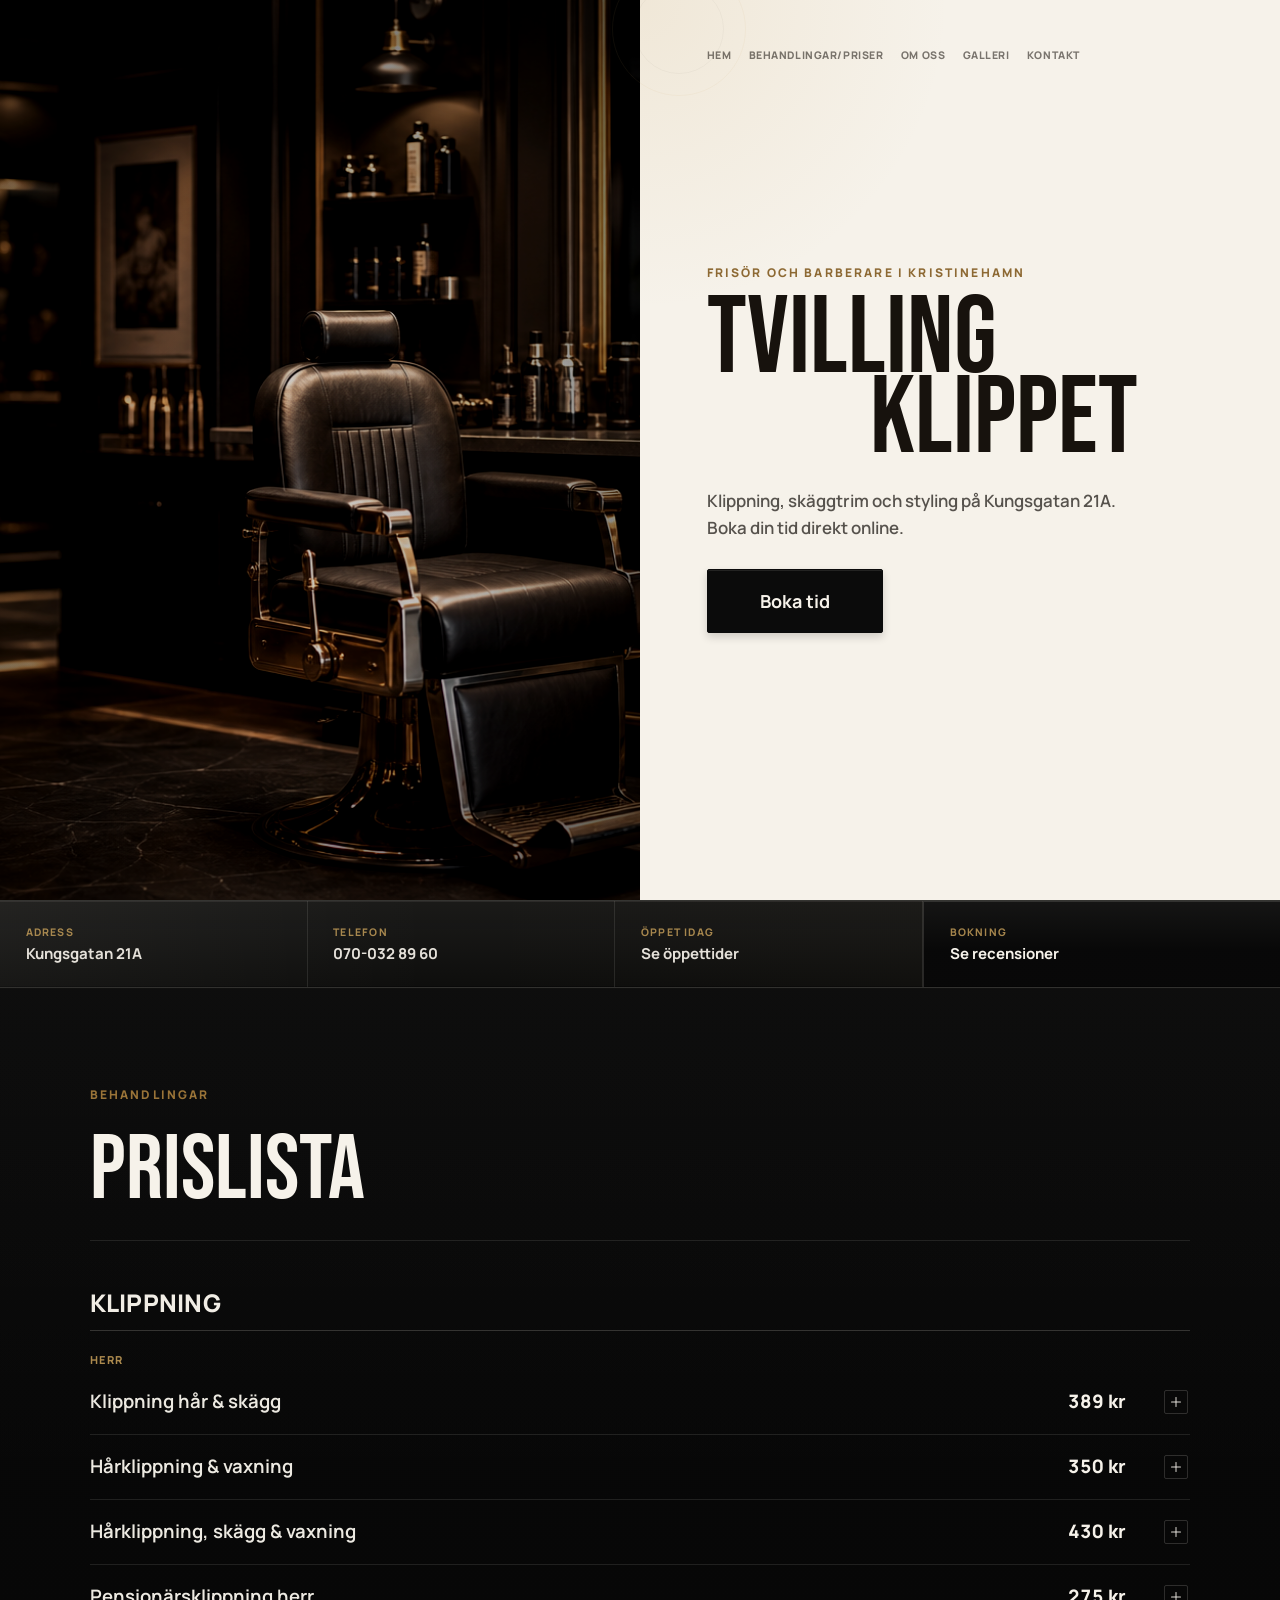
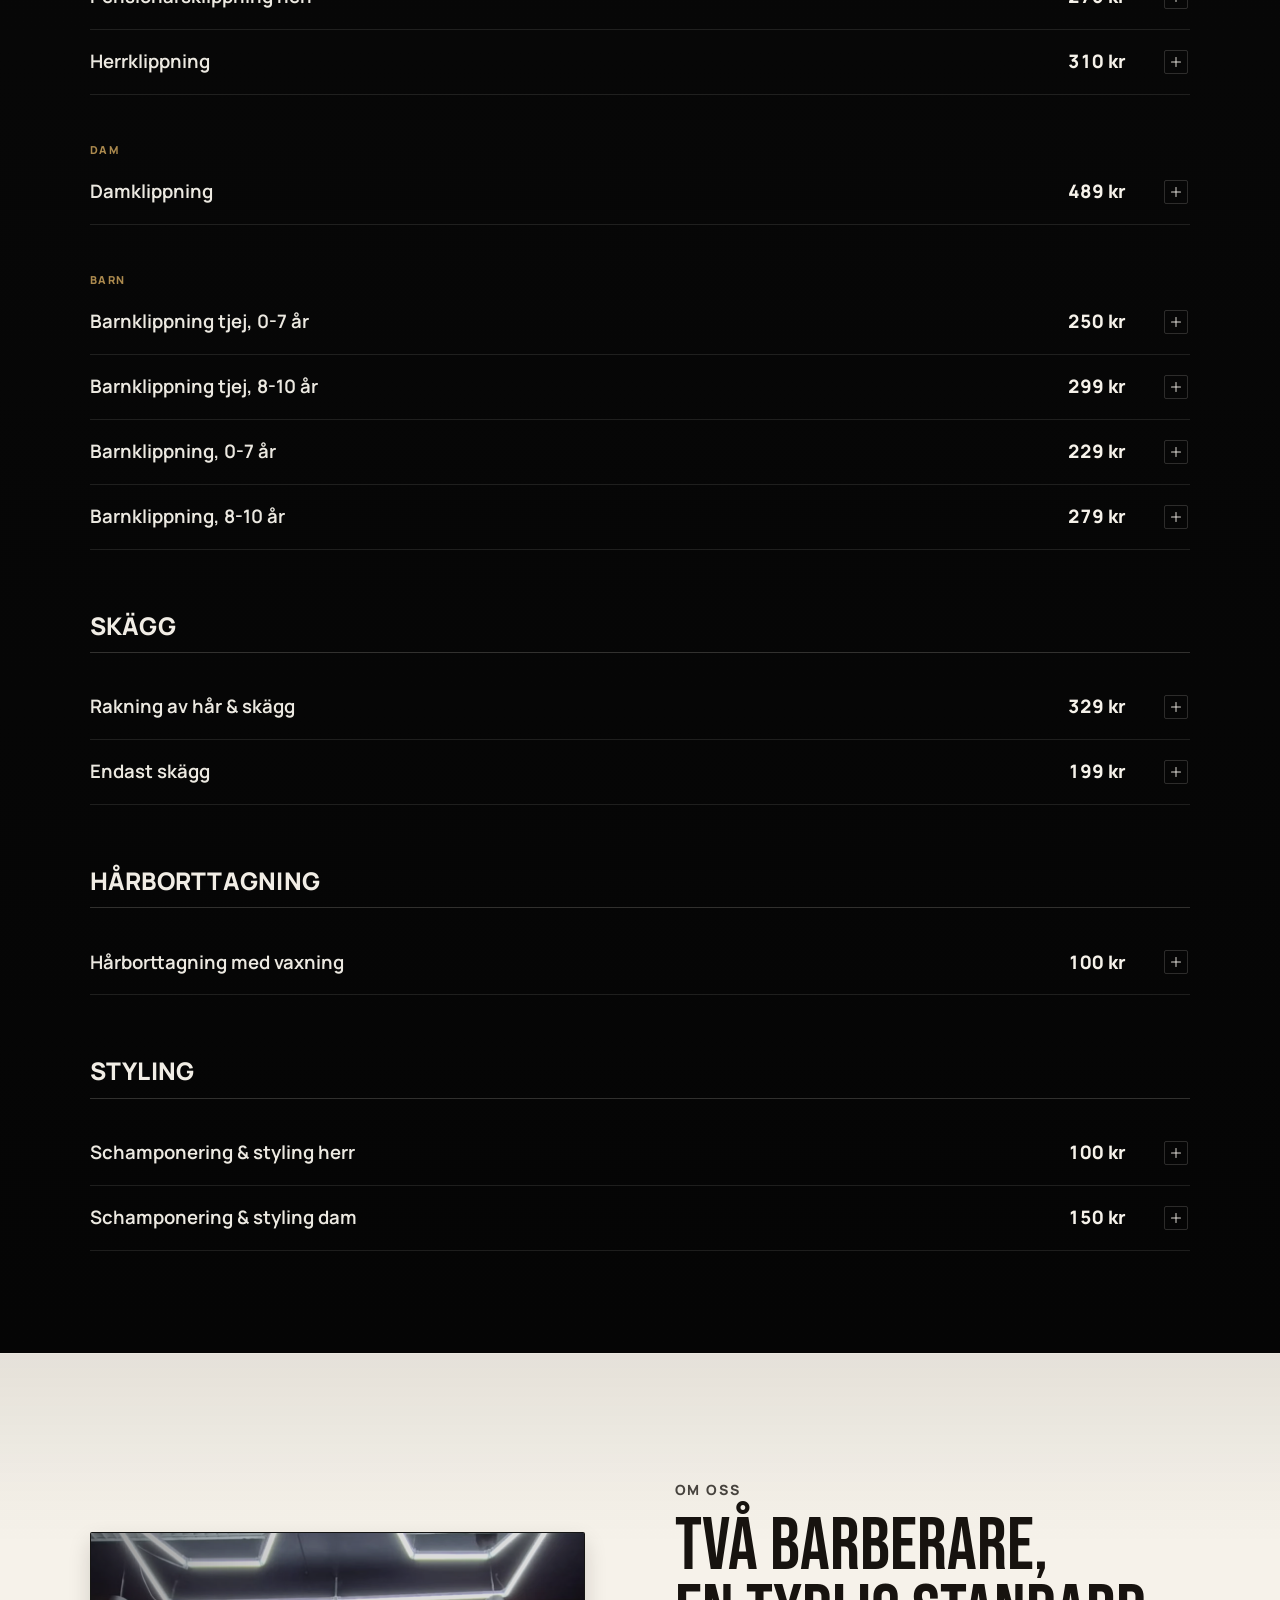
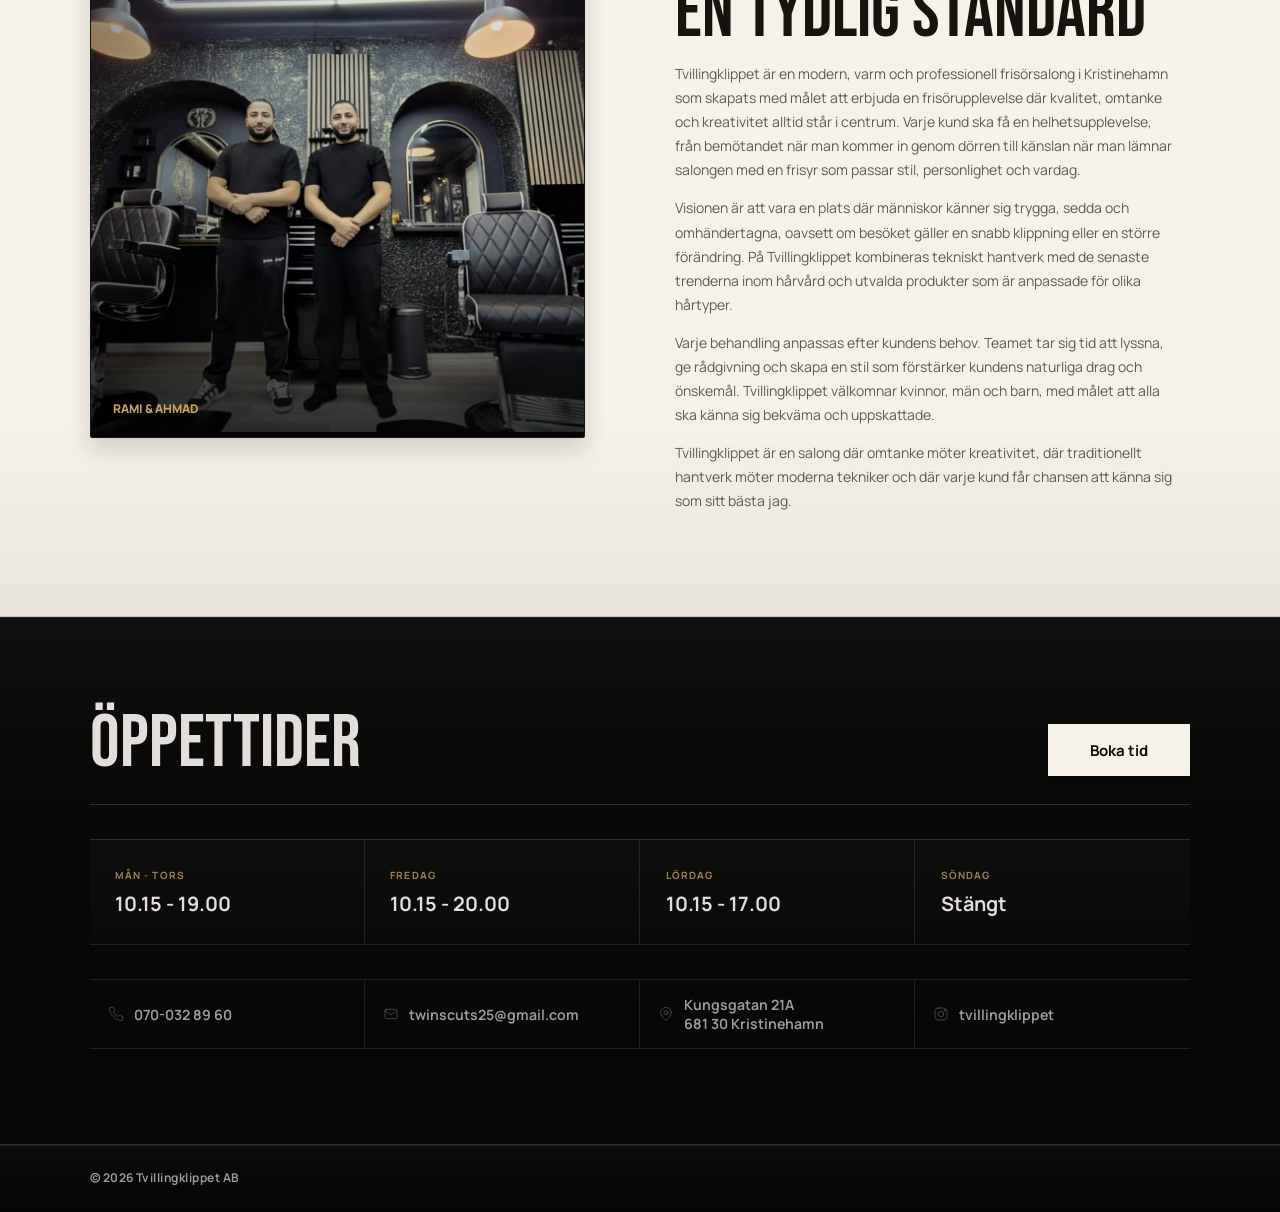
==== index.html @ 00394440 "Update quick reviews CTA" ====
<!doctype html>
<html lang="sv">
  <head>
    <meta charset="utf-8" />
    <meta name="viewport" content="width=device-width, initial-scale=1" />
    <title>Tvillingklippet AB | Premium barbering i Kristinehamn</title>
    <meta
      name="description"
      content="Tvillingklippet AB i Kristinehamn. Klippning, skäggtrim och modern grooming med precision, omtanke och premiumkänsla."
    />
    <meta name="theme-color" content="#0b0b0b" />
    <meta property="og:title" content="Tvillingklippet AB | Frisör och barberare i Kristinehamn" />
    <meta
      property="og:description"
      content="Boka klippning, skäggtrim, styling och hårborttagning hos Tvillingklippet AB på Kungsgatan 21A i Kristinehamn."
    />
    <meta property="og:type" content="website" />
    <meta property="og:locale" content="sv_SE" />
    <link rel="preconnect" href="https://fonts.googleapis.com" />
    <link rel="preconnect" href="https://fonts.gstatic.com" crossorigin />
    <link rel="preload" as="image" href="assets/hero-barber-lounge.png" />
    <link
      href="https://fonts.googleapis.com/css2?family=Bebas+Neue&family=Manrope:wght@400;500;600;700&display=swap"
      rel="stylesheet"
    />
    <link rel="stylesheet" href="styles.css" />
    <link rel="stylesheet" href="redesign.css" />
  </head>
  <body>
    <header class="site-header">
      <a class="brand" href="#hem" aria-label="Tvillingklippet startsida">
        <span class="brand-wordmark">TVILLINGKLIPPET</span>
      </a>

      <button class="menu-toggle" aria-label="Öppna meny" aria-expanded="false">
        <span></span>
        <span></span>
        <span></span>
      </button>

      <nav class="site-nav" aria-label="Huvudmeny">
        <a href="#hem">Hem</a>
        <a href="#behandlingar">Behandlingar/priser</a>
        <a href="#om-oss">Om oss</a>
        <a href="gallery.html">Galleri</a>
        <a href="#kontakt">Kontakt</a>
        <div class="mobile-menu-actions" role="group" aria-label="Snabba kontaktval">
          <a class="mobile-menu-booking" href="https://www.bokadirekt.se/places/tvillingklippet-ab-133892" target="_blank" rel="noreferrer">
            <span class="booking-cta-label">Boka tid</span>
          </a>
          <a class="mobile-action-card" href="tel:+46700328960" aria-label="Ring Tvillingklippet">
            <svg viewBox="0 0 24 24" aria-hidden="true">
              <path d="M22 16.92v3a2 2 0 0 1-2.18 2 19.79 19.79 0 0 1-8.63-3.07 19.5 19.5 0 0 1-6-6A19.79 19.79 0 0 1 2.12 4.18 2 2 0 0 1 4.11 2h3a2 2 0 0 1 2 1.72c.12.91.33 1.79.63 2.64a2 2 0 0 1-.45 2.11L8.09 9.67a16 16 0 0 0 6.24 6.24l1.2-1.2a2 2 0 0 1 2.11-.45c.85.3 1.73.51 2.64.63A2 2 0 0 1 22 16.92Z" />
            </svg>
            <span>Ring</span>
          </a>
          <a class="mobile-action-card" href="mailto:twinscuts25@gmail.com" aria-label="Maila Tvillingklippet">
            <svg viewBox="0 0 24 24" aria-hidden="true">
              <rect x="3" y="5" width="18" height="14" rx="2" />
              <path d="m3 7 9 6 9-6" />
            </svg>
            <span>Mail</span>
          </a>
          <a class="mobile-action-card" href="https://www.google.com/maps/search/?api=1&query=Kungsgatan%2021A%2C%20681%2030%20Kristinehamn" target="_blank" rel="noreferrer" aria-label="Hitta till Tvillingklippet">
            <svg viewBox="0 0 24 24" aria-hidden="true">
              <path d="M20 10c0 5-8 12-8 12S4 15 4 10a8 8 0 1 1 16 0Z" />
              <circle cx="12" cy="10" r="3" />
            </svg>
            <span>Hitta</span>
          </a>
        </div>
      </nav>

      <a class="header-cta" href="https://www.bokadirekt.se/places/tvillingklippet-ab-133892" target="_blank" rel="noreferrer">
        <span class="booking-cta-label">Boka tid</span>
      </a>
    </header>

    <main id="hem">
      <section class="hero">
        <div class="hero-media" aria-hidden="true"></div>
        <div class="hero-shade"></div>
        <div class="hero-content">
          <nav class="hero-nav" aria-label="Startsidan">
            <a href="#hem">Hem</a>
            <a href="#behandlingar">Behandlingar/priser</a>
            <a href="#om-oss">Om oss</a>
            <a href="gallery.html">Galleri</a>
            <a href="#kontakt">Kontakt</a>
          </nav>
          <p class="eyebrow">Frisör och barberare i Kristinehamn</p>
          <div class="hero-title-lockup">
            <h1 class="hero-split-title" aria-label="Tvillingklippet">
              <span class="hero-title-row hero-title-tvilling">Tvilling</span>
              <span class="hero-title-row hero-title-klippet">klippet</span>
            </h1>
          </div>
          <p class="hero-text">Klippning, skäggtrim och styling på Kungsgatan 21A. Boka din tid direkt online.</p>
          <a class="hero-booking-link" href="https://www.bokadirekt.se/places/tvillingklippet-ab-133892" target="_blank" rel="noreferrer">
            <span class="booking-cta-label">Boka tid</span>
          </a>
        </div>
      </section>

      <section class="quick-booking-strip" aria-label="Snabb information">
        <a href="https://www.google.com/maps/search/?api=1&query=Kungsgatan%2021A%2C%20681%2030%20Kristinehamn" target="_blank" rel="noreferrer">
          <span>Adress</span>
          <strong>Kungsgatan 21A</strong>
        </a>
        <a href="tel:+46700328960">
          <span>Telefon</span>
          <strong>070-032 89 60</strong>
        </a>
        <a href="#kontakt">
          <span>Öppet idag</span>
          <strong>Se öppettider</strong>
        </a>
        <a class="quick-booking-primary" href="https://www.bokadirekt.se/places/tvillingklippet-ab-133892#reviews" target="_blank" rel="noreferrer">
          <span>Bokning</span>
          <strong><span class="booking-cta-label">Se recensioner</span></strong>
        </a>
      </section>

      <section class="section treatments" id="behandlingar">
        <div class="section-heading price-heading">
          <p class="eyebrow">Behandlingar</p>
          <h2>Prislista</h2>
        </div>

        <div class="price-list">
          <div class="price-category" id="pris-klippning">
            <h3>Klippning</h3>
            <div class="price-subgroup">
              <h4>Herr</h4>
              <div class="price-items">
                <details class="price-item">
                  <summary>
                    <span class="service-name">Klippning hår &amp; skägg</span>
                    <span class="price-line" aria-hidden="true"></span>
                    <span class="service-price">389 kr</span>
                    <span class="service-toggle" aria-hidden="true"></span>
                  </summary>
                  <div class="service-details">
                    <span>55 min</span>
                    <p>Komplett grooming där hår och skägg formas efter dina önskemål, med konsultation, precision och lätt styling för en ren finish.</p>
                  </div>
                </details>

                <details class="price-item">
                  <summary>
                    <span class="service-name">Hårklippning &amp; vaxning</span>
                    <span class="price-line" aria-hidden="true"></span>
                    <span class="service-price">350 kr</span>
                    <span class="service-toggle" aria-hidden="true"></span>
                  </summary>
                  <div class="service-details">
                    <span>45 min</span>
                    <p>Hårklippning anpassad efter stil och önskemål, följt av skonsam vaxning av exempelvis näsa, öron och kinder.</p>
                  </div>
                </details>

                <details class="price-item">
                  <summary>
                    <span class="service-name">Hårklippning, skägg &amp; vaxning</span>
                    <span class="price-line" aria-hidden="true"></span>
                    <span class="service-price">430 kr</span>
                    <span class="service-toggle" aria-hidden="true"></span>
                  </summary>
                  <div class="service-details">
                    <span>60 min</span>
                    <p>Helhetsuppfräschning med konsultation, klippning, skäggformning och vaxning för ett extra rent och välvårdat resultat.</p>
                  </div>
                </details>

                <details class="price-item">
                  <summary>
                    <span class="service-name">Pensionärsklippning herr</span>
                    <span class="price-line" aria-hidden="true"></span>
                    <span class="service-price">275 kr</span>
                    <span class="service-toggle" aria-hidden="true"></span>
                  </summary>
                  <div class="service-details">
                    <span>35 min</span>
                    <p>Lugn och noggrann klippning med extra tid för önskemål, en lättskött form och lätt styling för naturlig finish.</p>
                  </div>
                </details>

                <details class="price-item">
                  <summary>
                    <span class="service-name">Herrklippning</span>
                    <span class="price-line" aria-hidden="true"></span>
                    <span class="service-price">310 kr</span>
                    <span class="service-toggle" aria-hidden="true"></span>
                  </summary>
                  <div class="service-details">
                    <span>40 min</span>
                    <p>Noggrann herrklippning med kort konsultation, oavsett om du vill ha fade, maskinklippning, textur eller klassisk form.</p>
                  </div>
                </details>
              </div>
            </div>

            <div class="price-subgroup">
              <h4>Dam</h4>
              <div class="price-items">
                <details class="price-item">
                  <summary>
                    <span class="service-name">Damklippning</span>
                    <span class="price-line" aria-hidden="true"></span>
                    <span class="service-price">489 kr</span>
                    <span class="service-toggle" aria-hidden="true"></span>
                  </summary>
                  <div class="service-details">
                    <span>50 min</span>
                    <p>Personlig klippning med konsultation kring form och längd, anpassad efter hår, stil och önskemål med lätt styling efteråt.</p>
                  </div>
                </details>
              </div>
            </div>

            <div class="price-subgroup">
              <h4>Barn</h4>
              <div class="price-items">
                <details class="price-item">
                  <summary>
                    <span class="service-name">Barnklippning tjej, 0-7 år</span>
                    <span class="price-line" aria-hidden="true"></span>
                    <span class="service-price">250 kr</span>
                    <span class="service-toggle" aria-hidden="true"></span>
                  </summary>
                  <div class="service-details">
                    <span>40 min</span>
                    <p>Trygg och lugn klippstund för de minsta, med tålamod, mjukt bemötande och en frisyr barnet trivs med.</p>
                  </div>
                </details>

                <details class="price-item">
                  <summary>
                    <span class="service-name">Barnklippning tjej, 8-10 år</span>
                    <span class="price-line" aria-hidden="true"></span>
                    <span class="service-price">299 kr</span>
                    <span class="service-toggle" aria-hidden="true"></span>
                  </summary>
                  <div class="service-details">
                    <span>40 min</span>
                    <p>Modern och noggrann klippning för barn i skolåldern, där barnet får vara delaktigt i ett praktiskt och stilrent resultat.</p>
                  </div>
                </details>

                <details class="price-item">
                  <summary>
                    <span class="service-name">Barnklippning, 0-7 år</span>
                    <span class="price-line" aria-hidden="true"></span>
                    <span class="service-price">229 kr</span>
                    <span class="service-toggle" aria-hidden="true"></span>
                  </summary>
                  <div class="service-details">
                    <span>35 min</span>
                    <p>Trygg barnklippning med fokus på en rolig stund, lugnt tempo och ett resultat som både barn och förälder blir nöjda med.</p>
                  </div>
                </details>

                <details class="price-item">
                  <summary>
                    <span class="service-name">Barnklippning, 8-10 år</span>
                    <span class="price-line" aria-hidden="true"></span>
                    <span class="service-price">279 kr</span>
                    <span class="service-toggle" aria-hidden="true"></span>
                  </summary>
                  <div class="service-details">
                    <span>35 min</span>
                    <p>Praktisk och stilren barnklippning för skolålder, skapad efter barnets önskemål i en trygg miljö.</p>
                  </div>
                </details>
              </div>
            </div>
          </div>

          <div class="price-category" id="pris-skagg">
            <h3>Skägg</h3>
            <div class="price-items">
              <details class="price-item">
                <summary>
                  <span class="service-name">Rakning av hår &amp; skägg</span>
                  <span class="price-line" aria-hidden="true"></span>
                  <span class="service-price">329 kr</span>
                  <span class="service-toggle" aria-hidden="true"></span>
                </summary>
                <div class="service-details">
                  <span>40 min</span>
                  <p>Rakning av huvud och skäggtrim efter önskemål, med varm handduk som gör rakningen mjukare och mer behaglig.</p>
                </div>
              </details>

              <details class="price-item">
                <summary>
                  <span class="service-name">Endast skägg</span>
                  <span class="price-line" aria-hidden="true"></span>
                  <span class="service-price">199 kr</span>
                  <span class="service-toggle" aria-hidden="true"></span>
                </summary>
                <div class="service-details">
                  <span>20 min</span>
                  <p>Skägget trimmas, formas och definieras efter ansiktsdrag och önskemål, med rena konturer för en skarp finish.</p>
                </div>
              </details>
            </div>
          </div>

          <div class="price-category" id="pris-harborttagning">
            <h3>Hårborttagning</h3>
            <div class="price-items">
              <details class="price-item">
                <summary>
                  <span class="service-name">Hårborttagning med vaxning</span>
                  <span class="price-line" aria-hidden="true"></span>
                  <span class="service-price">100 kr</span>
                  <span class="service-toggle" aria-hidden="true"></span>
                </summary>
                <div class="service-details">
                  <span>15 min</span>
                  <p>Skonsam hårborttagning med vaxning eller trådning, exempelvis för bryn, kinder och näsans ytterområden.</p>
                </div>
              </details>
            </div>
          </div>

          <div class="price-category" id="pris-styling">
            <h3>Styling</h3>
            <div class="price-items">
              <details class="price-item">
                <summary>
                  <span class="service-name">Schamponering &amp; styling herr</span>
                  <span class="price-line" aria-hidden="true"></span>
                  <span class="service-price">100 kr</span>
                  <span class="service-toggle" aria-hidden="true"></span>
                </summary>
                <div class="service-details">
                  <span>15 min</span>
                  <p>Håret tvättas noggrant och stylas efter önskemål för en fräsch och välvårdad look.</p>
                </div>
              </details>

              <details class="price-item">
                <summary>
                  <span class="service-name">Schamponering &amp; styling dam</span>
                  <span class="price-line" aria-hidden="true"></span>
                  <span class="service-price">150 kr</span>
                  <span class="service-toggle" aria-hidden="true"></span>
                </summary>
                <div class="service-details">
                  <span>20 min</span>
                  <p>Håret tvättas noggrant och stylas efter önskemål för en fräsch och välvårdad look.</p>
                </div>
              </details>
            </div>
          </div>
        </div>
      </section>

      <section class="section about" id="om-oss">
        <div class="about-portrait">
          <img src="assets/tvillingklippet-owners.webp" alt="Ägarna på Tvillingklippet i salongen" />
          <div class="portrait-caption">
            <span>Rami &amp; Ahmad</span>
          </div>
        </div>
        <div class="about-copy">
          <p class="eyebrow">Om oss</p>
          <h2>Två barberare,<br />En tydlig standard</h2>
          <p>
            Tvillingklippet är en modern, varm och professionell frisörsalong i
            Kristinehamn som skapats med målet att erbjuda en frisörupplevelse där
            kvalitet, omtanke och kreativitet alltid står i centrum. Varje kund ska få
            en helhetsupplevelse, från bemötandet när man kommer in genom dörren till
            känslan när man lämnar salongen med en frisyr som passar stil, personlighet
            och vardag.
          </p>
          <p>
            Visionen är att vara en plats där människor känner sig trygga, sedda och
            omhändertagna, oavsett om besöket gäller en snabb klippning eller en större
            förändring. På Tvillingklippet kombineras tekniskt hantverk med de senaste
            trenderna inom hårvård och utvalda produkter som är anpassade för olika
            hårtyper.
          </p>
          <p>
            Varje behandling anpassas efter kundens behov. Teamet tar sig tid att
            lyssna, ge rådgivning och skapa en stil som förstärker kundens naturliga
            drag och önskemål. Tvillingklippet välkomnar kvinnor, män och barn, med
            målet att alla ska känna sig bekväma och uppskattade.
          </p>
          <p>
            Tvillingklippet är en salong där omtanke möter kreativitet, där
            traditionellt hantverk möter moderna tekniker och där varje kund får
            chansen att känna sig som sitt bästa jag.
          </p>
        </div>
      </section>

      <section class="section contact" id="kontakt">
        <div class="contact-hours-shell">
          <div class="contact-heading-row">
            <h2>Öppettider</h2>
            <a class="contact-booking-link" href="https://www.bokadirekt.se/places/tvillingklippet-ab-133892" target="_blank" rel="noreferrer">
              <span class="booking-cta-label">Boka tid</span>
            </a>
          </div>

          <div class="hours-poster-grid">
            <div class="hours-poster-card">
              <span>Mån - tors</span>
              <strong>10.15 - 19.00</strong>
            </div>
            <div class="hours-poster-card">
              <span>Fredag</span>
              <strong>10.15 - 20.00</strong>
            </div>
            <div class="hours-poster-card">
              <span>Lördag</span>
              <strong>10.15 - 17.00</strong>
            </div>
            <div class="hours-poster-card">
              <span>Söndag</span>
              <strong>Stängt</strong>
            </div>
          </div>

          <div class="contact-strip" aria-label="Kontaktuppgifter">
            <a href="tel:+46700328960">
              <svg viewBox="0 0 24 24" aria-hidden="true">
                <path d="M22 16.92v3a2 2 0 0 1-2.18 2 19.79 19.79 0 0 1-8.63-3.07 19.5 19.5 0 0 1-6-6A19.79 19.79 0 0 1 2.12 4.18 2 2 0 0 1 4.11 2h3a2 2 0 0 1 2 1.72c.12.91.33 1.79.63 2.64a2 2 0 0 1-.45 2.11L8.09 9.67a16 16 0 0 0 6.24 6.24l1.2-1.2a2 2 0 0 1 2.11-.45c.85.3 1.73.51 2.64.63A2 2 0 0 1 22 16.92Z" />
              </svg>
              <span>070-032 89 60</span>
            </a>
            <a href="mailto:twinscuts25@gmail.com">
              <svg viewBox="0 0 24 24" aria-hidden="true">
                <rect x="3" y="5" width="18" height="14" rx="2" />
                <path d="m3 7 9 6 9-6" />
              </svg>
              <span>twinscuts25@gmail.com</span>
            </a>
            <a href="https://www.google.com/maps/search/?api=1&query=Kungsgatan%2021A%2C%20681%2030%20Kristinehamn" target="_blank" rel="noreferrer">
              <svg viewBox="0 0 24 24" aria-hidden="true">
                <path d="M20 10c0 5-8 12-8 12S4 15 4 10a8 8 0 1 1 16 0Z" />
                <circle cx="12" cy="10" r="3" />
              </svg>
              <span>Kungsgatan 21A<br />681 30 Kristinehamn</span>
            </a>
            <a href="https://www.instagram.com/tvillingklippet/" target="_blank" rel="noreferrer">
              <svg viewBox="0 0 24 24" aria-hidden="true">
                <rect x="3" y="3" width="18" height="18" rx="5" />
                <circle cx="12" cy="12" r="4" />
                <circle cx="17.5" cy="6.5" r="1" />
              </svg>
              <span>tvillingklippet</span>
            </a>
          </div>
        </div>
      </section>
    </main>

    <footer class="site-footer">
      <p>© 2026 Tvillingklippet AB</p>
    </footer>

    <script src="script.js"></script>
  </body>
</html>
---- styles.css ----
:root {
  --bg: #0b0b0b;
  --panel: #171717;
  --panel-2: #1f1f1f;
  --gold: #c9a45c;
  --gold-strong: #d4af37;
  --text: #f6f2ea;
  --muted: #afa79b;
  --line: rgba(201, 164, 92, 0.22);
  --soft-line: rgba(246, 242, 234, 0.09);
  --glass: rgba(246, 242, 234, 0.04);
  --glass-strong: rgba(246, 242, 234, 0.065);
  --espresso: #130d0a;
  --espresso-deep: #0f0a08;
  --cream: #f6f2ea;
  --cream-soft: #f6f2ea;
  --ink: #17120d;
  --ink-muted: #5f5548;
  --shadow: 0 24px 80px rgba(0, 0, 0, 0.42);
  --ease-premium: cubic-bezier(0.16, 1, 0.3, 1);
}

* {
  box-sizing: border-box;
}

html {
  scroll-behavior: smooth;
}

body {
  margin: 0;
  background: #0b0b0b;
  color: var(--text);
  font-family: "Manrope", system-ui, sans-serif;
  letter-spacing: 0;
}

body.menu-open,
body.lightbox-open {
  overflow: hidden;
}

a {
  color: inherit;
  text-decoration: none;
}

a:focus-visible,
button:focus-visible,
summary:focus-visible {
  outline: 2px solid rgba(201, 164, 92, 0.88);
  outline-offset: 5px;
}

.site-header {
  position: absolute;
  top: 0;
  left: 50%;
  z-index: 20;
  display: grid;
  grid-template-columns: minmax(0, 1fr) auto;
  align-items: center;
  width: 50%;
  min-height: 82px;
  padding: 16px clamp(18px, 3.4vw, 48px);
  background: rgba(246, 242, 234, 0.76);
  border-bottom: 1px solid rgba(246, 242, 234, 0);
  box-shadow: none;
  backdrop-filter: blur(10px) saturate(1.02);
  transition: min-height 420ms var(--ease-premium), padding 420ms var(--ease-premium), background 420ms var(--ease-premium), border-color 420ms var(--ease-premium), box-shadow 420ms var(--ease-premium), backdrop-filter 420ms var(--ease-premium);
}

.site-header.is-scrolled,
.menu-open .site-header {
  min-height: 66px;
  padding-top: 10px;
  padding-bottom: 10px;
  background: rgba(246, 242, 234, 0.9);
  border-bottom-color: rgba(23, 18, 13, 0.08);
  box-shadow: 0 18px 54px rgba(23, 18, 13, 0.08);
  backdrop-filter: blur(24px) saturate(1.12);
}

.brand {
  display: inline-flex;
  align-items: center;
  gap: 12px;
  width: max-content;
}

.brand-mark {
  display: grid;
  place-items: center;
  width: 52px;
  height: 52px;
  border: 1px solid var(--line);
  color: var(--gold);
  font-family: "Bebas Neue", sans-serif;
  font-size: 28px;
  font-weight: 700;
  overflow: hidden;
  background: #0c0c0c;
  border-radius: 8px;
  transition: width 420ms var(--ease-premium), height 420ms var(--ease-premium), border-color 260ms var(--ease-premium), opacity 260ms var(--ease-premium);
}

.site-header.is-scrolled .brand-mark {
  width: 44px;
  height: 44px;
}

.gallery-page {
  background: #090909;
}

.gallery-page .site-header {
  position: fixed;
  left: 0;
  width: 100%;
  grid-template-columns: minmax(0, 1fr) auto;
  background: rgba(8, 8, 8, 0.82);
  border-bottom-color: rgba(246, 242, 234, 0.08);
  box-shadow: 0 18px 54px rgba(0, 0, 0, 0.22);
}

.gallery-page .site-header.is-scrolled,
.gallery-page.menu-open .site-header {
  background: rgba(8, 8, 8, 0.9);
  border-bottom-color: rgba(246, 242, 234, 0.09);
  box-shadow: 0 18px 54px rgba(0, 0, 0, 0.22);
}

.gallery-page .site-nav {
  color: rgba(246, 242, 234, 0.68);
}

.gallery-page .site-nav a:hover,
.gallery-page .header-cta {
  color: rgba(246, 242, 234, 0.92);
}

.gallery-page .site-nav a.is-active,
.gallery-page .site-nav a[aria-current] {
  color: #f6f2ea;
}

.logo-mark img {
  width: 100%;
  height: 100%;
  object-fit: cover;
  transform: scale(1.08);
}

.brand-copy {
  display: grid;
  gap: 1px;
}

.brand-copy span {
  font-family: "Bebas Neue", sans-serif;
  font-size: 21px;
  font-weight: 700;
  letter-spacing: 0.03em;
}

.brand-copy small {
  color: var(--muted);
  font-size: 9px;
  font-weight: 800;
  letter-spacing: 0.22em;
  text-transform: uppercase;
}

.site-nav {
  grid-column: 1;
  display: flex;
  justify-content: center;
  gap: clamp(14px, 2.1vw, 32px);
  color: rgba(23, 18, 13, 0.62);
  font-size: 9px;
  font-weight: 800;
  letter-spacing: 0.16em;
  text-transform: uppercase;
}

.site-nav a {
  position: relative;
  transition: color 220ms var(--ease-premium);
}

.site-nav a::after {
  content: "";
  position: absolute;
  left: 0;
  right: 0;
  bottom: -13px;
  height: 1px;
  background: rgba(201, 164, 92, 0.88);
  opacity: 0;
  transform: scaleX(0.28);
  transition: opacity 220ms var(--ease-premium), transform 220ms var(--ease-premium);
}

.site-nav a:hover {
  color: var(--ink);
}

.site-nav a:hover::after,
.site-nav a.is-active::after,
.site-nav a[aria-current]::after {
  opacity: 0.72;
  transform: scaleX(1);
}

.site-nav a.is-active,
.site-nav a[aria-current] {
  color: var(--ink);
}

.gallery-page .site-nav a.is-active,
.gallery-page .site-nav a[aria-current] {
  color: #f6f2ea;
}

.mobile-menu-cta {
  display: none;
}

.mobile-menu-actions {
  display: none;
}

.header-cta,
.btn {
  display: inline-flex;
  align-items: center;
  justify-content: center;
  min-height: 44px;
  padding: 0 24px;
  border: 1px solid rgba(23, 18, 13, 0.28);
  border-radius: 4px;
  font-size: 11px;
  font-weight: 800;
  letter-spacing: 0.12em;
  text-transform: uppercase;
  transition: transform 420ms var(--ease-premium), background 420ms var(--ease-premium), border-color 420ms var(--ease-premium), box-shadow 420ms var(--ease-premium), color 420ms var(--ease-premium);
}

.header-cta {
  grid-column: 2;
  justify-self: end;
  min-height: 36px;
  padding: 0 0 2px;
  background: transparent;
  border: 0;
  border-bottom: 1px solid rgba(201, 164, 92, 0.62);
  border-radius: 0;
  color: rgba(23, 18, 13, 0.9);
  box-shadow: none;
  gap: 10px;
}

.header-cta::after {
  content: "";
  width: 18px;
  height: 1px;
  background: currentColor;
  transform-origin: left center;
  transition: transform 420ms var(--ease-premium), opacity 420ms var(--ease-premium);
}

.header-cta:hover,
.btn:hover {
  transform: translateY(-2px);
  box-shadow: 0 18px 48px rgba(23, 18, 13, 0.12);
}

.header-cta:hover {
  background: rgba(23, 18, 13, 0.04);
  border-color: rgba(201, 164, 92, 0.9);
}

.header-cta:hover::after {
  opacity: 0.72;
  transform: scaleX(1.35);
}

.menu-toggle {
  display: none;
  position: relative;
  width: 58px;
  height: 58px;
  border: 0;
  border-radius: 0;
  background: transparent;
  color: var(--text);
  z-index: 24;
}

.menu-toggle span {
  display: block;
  width: 28px;
  height: 1px;
  margin: 7px auto;
  background: rgba(246, 242, 234, 0.88);
  transform-origin: center;
  transition: transform 360ms var(--ease-premium), opacity 260ms var(--ease-premium), width 360ms var(--ease-premium);
}

.menu-toggle span:nth-child(2) {
  width: 18px;
}

.menu-open .menu-toggle span:nth-child(1) {
  transform: translateY(8px) rotate(45deg);
}

.menu-open .menu-toggle span:nth-child(2) {
  opacity: 0;
  transform: scaleX(0);
}

.menu-open .menu-toggle span:nth-child(3) {
  transform: translateY(-8px) rotate(-45deg);
}

.hero {
  position: relative;
  min-height: 92vh;
  display: grid;
  grid-template-columns: minmax(0, 1fr) minmax(0, 1fr);
  align-items: center;
  padding: 0;
  background: var(--cream);
  overflow: hidden;
}

.hero-media {
  position: relative;
  z-index: 1;
  width: 100%;
  height: 100%;
  min-height: 92vh;
  background-color: #0b0b0b;
  background-image: url("assets/hero-barber-lounge.png");
  background-size: cover;
  background-position: 78% center;
  border: 0;
  border-radius: 0;
  box-shadow: 26px 0 70px rgba(44, 31, 20, 0.16);
  filter: saturate(0.88) contrast(1.06) brightness(0.9);
  overflow: hidden;
  opacity: 0;
  transform: scale(1.015);
  animation: heroReveal 1800ms var(--ease-premium) 120ms both, heroDrift 22s var(--ease-premium) both;
  mask-image: none;
}

.hero-media::after {
  content: "";
  position: absolute;
  inset: 0;
  background:
    radial-gradient(circle at 52% 46%, rgba(246, 242, 234, 0.04), transparent 32%),
    radial-gradient(circle at 50% 50%, transparent 36%, rgba(10, 6, 4, 0.5) 100%),
    linear-gradient(90deg, rgba(31, 17, 9, 0.24), rgba(127, 78, 34, 0.13) 48%, rgba(8, 5, 4, 0.26));
  mix-blend-mode: multiply;
  pointer-events: none;
}

.hero-booking-link {
  position: absolute;
  right: clamp(28px, 4.8vw, 76px);
  bottom: clamp(26px, 4vw, 54px);
  z-index: 3;
  display: inline-flex;
  align-items: center;
  justify-content: center;
  min-height: 30px;
  padding: 0 0 4px;
  border: 0;
  border-bottom: 1px solid rgba(201, 164, 92, 0.74);
  border-radius: 0;
  background: transparent;
  color: rgba(23, 18, 13, 0.88);
  font-size: 10px;
  font-weight: 900;
  letter-spacing: 0.16em;
  text-transform: uppercase;
  box-shadow: none;
  transition: transform 320ms var(--ease-premium), border-color 320ms var(--ease-premium), color 320ms var(--ease-premium);
}

.hero-booking-link::after {
  content: "";
  width: 17px;
  height: 1px;
  margin-left: 10px;
  background: currentColor;
  transform-origin: left center;
  transition: transform 320ms var(--ease-premium), opacity 320ms var(--ease-premium);
}

.hero-booking-link:hover {
  transform: translateY(-2px);
  border-color: rgba(23, 18, 13, 0.38);
  color: #17120d;
}

.hero-booking-link:hover::after {
  opacity: 0.76;
  transform: scaleX(1.35);
}

.hero-shade {
  display: none;
}

.hero-content {
  position: relative;
  z-index: 1;
  display: grid;
  align-content: center;
  justify-self: stretch;
  min-height: 92vh;
  max-width: none;
  padding: 140px clamp(34px, 5.2vw, 86px) 82px clamp(34px, 5.2vw, 86px);
  background: var(--cream);
  color: var(--ink);
  opacity: 0;
  transform: translateY(18px);
  animation: heroTextIn 1100ms var(--ease-premium) 420ms both;
}

.hero-content > :not(.hero-booking-link) {
  position: relative;
  z-index: 1;
}

.hero-content .eyebrow {
  animation: heroEyebrowIn 760ms var(--ease-premium) 420ms both;
}

.hero-content::before {
  content: "";
  position: absolute;
  top: -38px;
  left: -28px;
  width: 132px;
  height: 132px;
  border: 1px solid rgba(201, 164, 92, 0.18);
  border-radius: 50%;
  opacity: 0.72;
  pointer-events: none;
}

.hero-content::after {
  content: "";
  position: absolute;
  top: -16px;
  left: -6px;
  width: 88px;
  height: 88px;
  border: 1px solid rgba(23, 18, 13, 0.08);
  border-radius: 50%;
  opacity: 0.9;
  pointer-events: none;
}

.eyebrow {
  margin: 0 0 14px;
  color: var(--gold);
  font-size: 12px;
  font-weight: 800;
  letter-spacing: 0.18em;
  text-transform: uppercase;
}

h1,
h2,
h3 {
  margin: 0;
  font-family: "Bebas Neue", Impact, sans-serif;
  font-weight: 400;
  line-height: 0.92;
}

h1 {
  max-width: none;
  color: var(--ink);
  font-size: clamp(70px, 6.8vw, 112px);
}

.hero-title-lockup {
  position: relative;
  display: block;
  width: fit-content;
  max-width: min(100%, 700px);
  isolation: isolate;
}

.hero-split-title {
  position: relative;
  z-index: 1;
  display: grid;
  gap: 0;
  color: var(--ink);
  font-size: clamp(78px, 7.6vw, 126px);
  line-height: 0.78;
  text-transform: uppercase;
}

.hero-title-row {
  display: block;
  will-change: opacity, transform, filter;
}

.hero-title-tvilling {
  animation: titleFromLeft 1850ms var(--ease-premium) 640ms both;
}

.hero-title-klippet {
  margin-top: clamp(-8px, -0.42vw, -4px);
  margin-left: clamp(130px, 14.4vw, 224px);
  animation: titleFromRight 1850ms var(--ease-premium) 760ms both;
}

h2 {
  font-size: clamp(42px, 5vw, 72px);
}

h3 {
  font-size: 29px;
  line-height: 1.04;
}

p {
  color: var(--muted);
  line-height: 1.75;
}

.hero-text {
  max-width: 520px;
  margin: 22px 0 0;
  color: var(--ink);
  font-family: "Manrope", system-ui, sans-serif;
  font-size: clamp(16px, 1.32vw, 20px);
  font-weight: 600;
  letter-spacing: 0;
  line-height: 1.58;
  text-transform: none;
}

.hero-actions {
  display: flex;
  flex-wrap: wrap;
  gap: 14px;
}

.btn-primary {
  background: var(--ink);
  border-color: var(--ink);
  color: var(--cream-soft);
}

.btn-secondary {
  background: transparent;
  color: var(--ink);
  border-color: rgba(23, 18, 13, 0.22);
  backdrop-filter: blur(12px);
}

.btn-secondary:hover {
  background: rgba(23, 18, 13, 0.04);
  border-color: rgba(23, 18, 13, 0.42);
}

.btn-with-icon {
  gap: 10px;
}

.btn-with-icon img {
  width: 23px;
  height: 23px;
  padding: 5px;
  background: var(--cream-soft);
  border-radius: 50%;
  object-fit: contain;
}

.section {
  scroll-margin-top: 96px;
  padding: clamp(82px, 10vw, 138px) clamp(20px, 7vw, 104px);
  background: #0f0f0f;
}

.section-heading {
  display: grid;
  gap: 12px;
  max-width: 780px;
  margin-bottom: 44px;
}

.section-heading.compact {
  max-width: 680px;
  margin-bottom: 28px;
}

.treatments {
  padding-top: clamp(56px, 7vw, 96px);
  padding-bottom: clamp(58px, 7vw, 98px);
  background: #050505;
  color: var(--text);
}

.treatments .section-heading {
  max-width: 1180px;
  margin: 0 auto 30px;
}

.review-card {
  background: var(--glass);
  border: 1px solid rgba(246, 242, 234, 0.08);
  border-radius: 8px;
  box-shadow: 0 18px 48px rgba(0, 0, 0, 0.2);
  backdrop-filter: blur(12px) saturate(1.05);
}

.treatments .eyebrow,
.about .eyebrow,
.contact dt {
  color: #9a7438;
}

.about h2 {
  color: var(--ink);
}

.about-copy p,
.contact dd {
  color: var(--ink-muted);
}

.price-heading {
  padding-bottom: 0;
  border-bottom: 0;
}

.price-heading h2 {
  color: #f6f2ea;
  font-size: clamp(56px, 9vw, 116px);
  line-height: 0.82;
}

.price-list {
  display: grid;
  gap: clamp(28px, 3.4vw, 44px);
  max-width: 1180px;
  margin: 0 auto;
}

.price-mobile-nav {
  display: none;
}

.price-category {
  display: grid;
  gap: 18px;
  scroll-margin-top: 96px;
}

.price-category h3 {
  color: #f6f2ea;
  font-family: "Manrope", system-ui, sans-serif;
  font-size: clamp(17px, 1.7vw, 25px);
  font-weight: 900;
  letter-spacing: 0.02em;
  line-height: 1.18;
  text-transform: uppercase;
}

.price-subgroup {
  display: grid;
  gap: 8px;
}

.price-subgroup h4 {
  margin: 0;
  color: var(--gold);
  font-size: 12px;
  font-weight: 900;
  letter-spacing: 0.18em;
  line-height: 1.2;
  text-transform: uppercase;
}

.price-items {
  display: grid;
  gap: 0;
}

.price-item {
  border-bottom: 1px solid rgba(246, 242, 234, 0.16);
}

.price-item:first-child {
  border-top: 1px solid rgba(246, 242, 234, 0.16);
}

.price-item summary {
  display: grid;
  grid-template-columns: minmax(0, 1fr) auto 26px;
  align-items: center;
  gap: clamp(18px, 3vw, 42px);
  min-height: 58px;
  padding: 12px 0;
  color: #f6f2ea;
  cursor: pointer;
  list-style: none;
  transition: color 260ms var(--ease-premium), padding-left 260ms var(--ease-premium), background 260ms var(--ease-premium);
}

.price-item summary::-webkit-details-marker {
  display: none;
}

.service-name,
.service-price {
  color: #f6f2ea;
  font-size: clamp(16px, 1.55vw, 22px);
  font-weight: 600;
  letter-spacing: 0;
  line-height: 1.18;
}

.service-price {
  justify-self: end;
  font-variant-numeric: tabular-nums;
  white-space: nowrap;
}

.price-line {
  display: none;
}

.service-toggle {
  position: relative;
  width: 20px;
  height: 20px;
  align-self: center;
}

.service-toggle::before,
.service-toggle::after {
  content: "";
  position: absolute;
  top: 50%;
  left: 50%;
  width: 12px;
  height: 2px;
  background: #f6f2ea;
  border-radius: 999px;
  transform: translate(-50%, -50%);
  transition: transform 280ms var(--ease-premium), opacity 280ms var(--ease-premium);
}

.service-toggle::after {
  transform: translate(-50%, -50%) rotate(90deg);
}

.price-item[open] .service-toggle::after {
  opacity: 0;
  transform: translate(-50%, -50%) rotate(90deg) scaleX(0);
}

.price-item summary:hover {
  background: rgba(246, 242, 234, 0.035);
}

.price-item[open] summary {
  color: #f6f2ea;
}

.service-details {
  display: grid;
  gap: 5px;
  max-width: 820px;
  padding: 0 48px 17px 0;
  animation: detailsIn 320ms var(--ease-premium) both;
}

.service-details span {
  color: var(--gold);
  font-size: 12px;
  font-weight: 900;
  letter-spacing: 0.12em;
  text-transform: uppercase;
}

.service-details p {
  margin: 0;
  color: rgba(246, 242, 234, 0.68);
  font-size: 13px;
  line-height: 1.58;
}

.about {
  display: grid;
  grid-template-columns: minmax(360px, 1.08fr) minmax(0, 0.92fr);
  gap: clamp(34px, 7vw, 86px);
  align-items: center;
  padding-top: clamp(42px, 5vw, 68px);
  padding-bottom: clamp(42px, 5vw, 68px);
  background:
    linear-gradient(180deg, rgba(246, 242, 234, 0.45), transparent 38%),
    var(--cream-soft);
  color: var(--ink);
}

.about-portrait {
  position: relative;
  min-height: clamp(420px, 38vw, 500px);
  overflow: hidden;
  border: 1px solid rgba(201, 164, 92, 0.24);
  border-radius: 8px;
  background: #151515;
  box-shadow: var(--shadow);
}

.about-portrait img {
  width: 100%;
  height: 100%;
  min-height: clamp(420px, 38vw, 500px);
  object-fit: cover;
  object-position: center;
  filter: saturate(0.88) contrast(1.08) brightness(0.82);
}

.about-portrait::after {
  content: "";
  position: absolute;
  inset: 0;
  background:
    linear-gradient(90deg, rgba(0, 0, 0, 0.42), transparent 42%),
    linear-gradient(0deg, rgba(0, 0, 0, 0.88), transparent 38%);
}

.portrait-caption {
  position: absolute;
  left: 26px;
  right: 26px;
  bottom: 24px;
  z-index: 1;
  display: grid;
  gap: 4px;
}

.portrait-caption span {
  color: var(--gold);
  font-size: 12px;
  font-weight: 900;
  text-transform: uppercase;
}

.portrait-caption strong {
  color: var(--text);
  font-family: "Bebas Neue", Impact, sans-serif;
  font-size: clamp(36px, 5vw, 66px);
  font-weight: 400;
  line-height: 0.9;
}

.image-tile,
.gallery-item {
  position: relative;
  overflow: hidden;
  background: #181818;
  border: 1px solid rgba(246, 242, 234, 0.08);
  border-radius: 8px;
}

.image-tile::after,
.gallery-item::after {
  content: "";
  position: absolute;
  inset: 0;
  background: linear-gradient(180deg, transparent, rgba(0, 0, 0, 0.62));
}

.image-tile.tall {
  background-image: url("assets/hero-barber-lounge.png");
  background-size: cover;
  background-position: center;
}

.image-tile.small {
  align-self: end;
  height: 68%;
}

.about-copy {
  max-width: 680px;
  padding-top: 0;
}

.about-copy h2 {
  max-width: 620px;
}

.about-copy .eyebrow {
  margin-bottom: 10px;
}

.about-copy p {
  max-width: 620px;
  margin: 10px 0 0;
  font-size: 13.5px;
  line-height: 1.58;
}

.gallery {
  padding-top: clamp(58px, 7vw, 96px);
  padding-bottom: clamp(62px, 7.2vw, 104px);
  background:
    linear-gradient(180deg, rgba(246, 242, 234, 0.035), transparent 34%),
    #090909;
}

.gallery-shell {
  display: grid;
  gap: clamp(24px, 3vw, 38px);
  max-width: 1180px;
  margin: 0 auto;
}

.gallery-heading {
  max-width: 680px;
  margin: 0;
}

.gallery-heading h2 {
  color: var(--text);
  font-size: clamp(38px, 4.6vw, 66px);
}

.gallery-heading h1 {
  color: var(--text);
  font-size: clamp(76px, 11vw, 150px);
}

.gallery-page-section {
  min-height: calc(100vh - 54px);
  padding-top: clamp(126px, 12vw, 168px);
}

.gallery-mosaic {
  display: grid;
  grid-template-columns: minmax(0, 1fr) minmax(0, 0.5fr) minmax(0, 0.5fr);
  gap: clamp(12px, 1.35vw, 18px);
  align-items: stretch;
}

.gallery-tile {
  position: relative;
  display: block;
  width: 100%;
  aspect-ratio: 1 / 1;
  padding: 0;
  overflow: hidden;
  border: 1px solid rgba(246, 242, 234, 0.1);
  border-radius: clamp(16px, 1.5vw, 20px);
  background: #171717;
  box-shadow: 0 22px 70px rgba(0, 0, 0, 0.34);
  cursor: pointer;
}

.gallery-tile-large {
  grid-row: span 2;
  aspect-ratio: auto;
  min-height: 100%;
}

.gallery-tile::after {
  content: "";
  position: absolute;
  inset: 0;
  background:
    linear-gradient(180deg, transparent 48%, rgba(0, 0, 0, 0.42)),
    rgba(201, 164, 92, 0);
  opacity: 0;
  transition: opacity 420ms var(--ease-premium), background 420ms var(--ease-premium);
  pointer-events: none;
}

.gallery-tile img {
  width: 100%;
  height: 100%;
  display: block;
  object-fit: cover;
  object-position: center;
  filter: saturate(0.88) contrast(1.06) brightness(0.92);
  transform: scale(1);
  transition: transform 700ms var(--ease-premium), filter 700ms var(--ease-premium);
}

.gallery-tile:hover::after {
  opacity: 1;
}

.gallery-tile:hover img {
  filter: saturate(0.96) contrast(1.08) brightness(0.82);
  transform: scale(1.045);
}

.gallery-tile:active {
  transform: scale(0.988);
}

.gallery-swipe-hint {
  display: none;
}

.can-reveal .gallery-page .gallery-tile.reveal {
  opacity: 0;
  transform: translateY(28px) scale(0.985);
}

.can-reveal .gallery-page .gallery-tile.reveal.is-visible {
  opacity: 1;
  transform: translateY(0) scale(1);
}

.can-reveal .gallery-page .gallery-tile.reveal:nth-child(2) {
  transition-delay: 90ms;
}

.can-reveal .gallery-page .gallery-tile.reveal:nth-child(3) {
  transition-delay: 150ms;
}

.can-reveal .gallery-page .gallery-tile.reveal:nth-child(4) {
  transition-delay: 210ms;
}

.can-reveal .gallery-page .gallery-tile.reveal:nth-child(5) {
  transition-delay: 270ms;
}

.gallery-lightbox {
  position: fixed;
  inset: 0;
  z-index: 60;
  display: grid;
  place-items: center;
  padding: clamp(18px, 4vw, 54px);
  background: rgba(0, 0, 0, 0.86);
  backdrop-filter: blur(14px);
}

.gallery-lightbox[hidden] {
  display: none;
}

.gallery-lightbox img {
  max-width: min(1100px, 86vw);
  max-height: 84vh;
  border-radius: 18px;
  object-fit: contain;
  box-shadow: 0 28px 90px rgba(0, 0, 0, 0.56);
}

.lightbox-close,
.lightbox-control {
  position: fixed;
  display: grid;
  place-items: center;
  border: 1px solid rgba(246, 242, 234, 0.2);
  border-radius: 50%;
  background: rgba(17, 17, 17, 0.64);
  color: #f6f2ea;
  cursor: pointer;
  backdrop-filter: blur(12px);
  transition: transform 320ms var(--ease-premium), background 320ms var(--ease-premium), border-color 320ms var(--ease-premium);
}

.lightbox-close {
  top: 22px;
  right: 22px;
  width: 44px;
  height: 44px;
}

.lightbox-close::before,
.lightbox-close::after {
  content: "";
  position: absolute;
  width: 18px;
  height: 2px;
  background: currentColor;
  border-radius: 999px;
}

.lightbox-close::before {
  transform: rotate(45deg);
}

.lightbox-close::after {
  transform: rotate(-45deg);
}

.lightbox-control {
  top: 50%;
  width: 48px;
  height: 48px;
  transform: translateY(-50%);
}

.lightbox-control span {
  display: block;
  margin-top: -3px;
  font-size: 34px;
  font-weight: 300;
  line-height: 1;
}

.lightbox-prev {
  left: 22px;
}

.lightbox-next {
  right: 22px;
}

.lightbox-close:hover,
.lightbox-control:hover {
  background: rgba(246, 242, 234, 0.16);
  border-color: rgba(246, 242, 234, 0.34);
  transform: scale(1.04);
}

.lightbox-control:hover {
  transform: translateY(-50%) scale(1.04);
}

.contact {
  padding-top: clamp(56px, 5.8vw, 74px);
  padding-bottom: clamp(56px, 5.8vw, 74px);
  background:
    linear-gradient(180deg, rgba(246, 242, 234, 0.035), transparent 38%),
    #080808;
  color: var(--text);
}

.contact-hours-shell {
  display: grid;
  gap: clamp(22px, 3vw, 34px);
  max-width: 1180px;
  margin: 0 auto;
}

.contact h2 {
  max-width: 980px;
  color: #f6f2ea;
  font-size: clamp(34px, 4.2vw, 58px);
  line-height: 0.92;
  text-transform: uppercase;
}

.hours-poster-grid {
  display: grid;
  grid-template-columns: repeat(4, minmax(0, 1fr));
  gap: clamp(12px, 1.35vw, 18px);
}

.hours-poster-card {
  display: grid;
  align-content: center;
  justify-items: center;
  min-height: 0;
  padding: 0;
  border-radius: 0;
  background: transparent;
  color: #f6f2ea;
  text-align: center;
  box-shadow: none;
}

.hours-poster-card span {
  display: grid;
  place-items: center;
  width: 100%;
  min-height: 42px;
  padding: 8px 18px;
  border-radius: 2px;
  background: #f6f2ea;
  color: #111111;
  box-shadow: 0 20px 54px rgba(0, 0, 0, 0.26);
  font-family: "Manrope", system-ui, sans-serif;
  font-size: clamp(13px, 1.2vw, 17px);
  font-weight: 900;
  letter-spacing: 0.02em;
  line-height: 1.12;
  text-transform: uppercase;
}

.hours-poster-card strong {
  margin-top: 10px;
  color: #f6f2ea;
  font-family: "Manrope", system-ui, sans-serif;
  font-size: clamp(13px, 1.12vw, 17px);
  font-weight: 800;
  letter-spacing: 0;
  line-height: 1.2;
}

.contact-strip {
  display: grid;
  grid-template-columns: repeat(4, minmax(0, 1fr));
  align-items: start;
  gap: clamp(12px, 1.35vw, 18px);
  padding-top: clamp(8px, 1.2vw, 16px);
}

.contact-strip a {
  display: inline-grid;
  grid-template-columns: auto minmax(0, max-content);
  align-items: center;
  justify-content: center;
  gap: 10px;
  color: rgba(246, 242, 234, 0.88);
  font-size: clamp(12px, 1.1vw, 15px);
  font-weight: 700;
  line-height: 1.35;
  text-align: center;
  white-space: nowrap;
  transition: color 240ms var(--ease-premium), transform 240ms var(--ease-premium);
}

.contact-strip svg {
  width: 26px;
  height: 26px;
  fill: none;
  stroke: currentColor;
  stroke-width: 1.7;
  stroke-linecap: round;
  stroke-linejoin: round;
}

.contact-strip span {
  display: block;
  text-align: center;
}

.contact-strip a:hover {
  color: var(--gold);
  transform: translateY(-2px);
}

.site-footer {
  display: flex;
  align-items: center;
  min-height: 54px;
  padding: 0 clamp(20px, 7vw, 104px);
  border-top: 1px solid rgba(246, 242, 234, 0.08);
  background: #080808;
}

.site-footer p {
  margin: 0;
  color: rgba(246, 242, 234, 0.64);
  font-size: 12px;
  font-weight: 700;
  letter-spacing: 0.08em;
}

.can-reveal .site-footer .reveal {
  opacity: 1;
  transform: none;
}

@media (max-width: 980px) {
  .site-header {
    position: fixed;
    left: 0;
    width: 100%;
    grid-template-columns: 1fr auto;
    min-height: 0;
    padding: 12px clamp(12px, 4vw, 22px);
    background: transparent;
    border-bottom: 0;
    box-shadow: none;
    pointer-events: none;
  }

  .site-header.is-scrolled,
  .menu-open .site-header {
    background: transparent;
    border-bottom-color: transparent;
    box-shadow: none;
  }

  .menu-toggle {
    display: block;
    grid-column: 2;
    grid-row: 1;
    justify-self: end;
    width: 52px;
    height: 52px;
    border-radius: 12px;
    background: rgba(8, 8, 8, 0.32);
    box-shadow: 0 18px 42px rgba(0, 0, 0, 0.16);
    backdrop-filter: blur(18px) saturate(1.08);
    pointer-events: auto;
  }

  .header-cta {
    display: none;
  }

  .site-nav {
    position: fixed;
    top: 0;
    left: 0;
    z-index: 21;
    grid-column: 1 / -1;
    flex-direction: column;
    justify-content: center;
    align-items: flex-start;
    gap: clamp(14px, 3vh, 24px);
    width: 100vw;
    min-height: 100vh;
    min-height: 100dvh;
    padding: 112px clamp(26px, 8vw, 72px) 132px;
    background:
      linear-gradient(180deg, rgba(246, 242, 234, 0.035), transparent 42%),
      #070707;
    border-bottom: 0;
    box-shadow: none;
    color: var(--text);
    opacity: 0;
    pointer-events: none;
    transform: translateY(-10px);
    visibility: hidden;
    backdrop-filter: blur(22px) saturate(1.08);
    overflow-y: auto;
    transition: opacity 520ms var(--ease-premium), transform 520ms var(--ease-premium), visibility 0ms linear 520ms;
  }

  .site-nav::before {
    content: "Meny";
    position: absolute;
    left: clamp(26px, 8vw, 72px);
    top: 112px;
    color: rgba(201, 164, 92, 0.82);
    font-size: 11px;
    font-weight: 900;
    letter-spacing: 0.24em;
    text-transform: uppercase;
  }

  .site-nav a {
    width: min(100%, 520px);
    padding: 7px 0 11px;
    border-bottom: 1px solid rgba(246, 242, 234, 0.12);
    color: rgba(246, 242, 234, 0.88);
    font-family: "Bebas Neue", sans-serif;
    font-size: clamp(34px, 9.4vw, 56px);
    font-weight: 700;
    letter-spacing: 0.02em;
    line-height: 0.94;
    text-transform: uppercase;
    transform: translateY(12px);
    opacity: 0;
    transition: color 260ms var(--ease-premium), opacity 520ms var(--ease-premium), transform 520ms var(--ease-premium);
  }

  .site-nav a::after {
    display: none;
  }

  .site-nav a:hover {
    color: var(--gold);
  }

  .site-nav a.is-active,
  .site-nav a[aria-current],
  .gallery-page .site-nav a.is-active,
  .gallery-page .site-nav a[aria-current] {
    color: rgba(246, 242, 234, 0.88);
  }

  .menu-open .site-nav {
    display: flex;
    opacity: 1;
    pointer-events: auto;
    transform: translateY(0);
    visibility: visible;
    transition-delay: 0ms;
  }

  .menu-open .site-nav a {
    opacity: 1;
    transform: translateY(0);
  }

  .menu-open .site-nav a:nth-child(1) {
    transition-delay: 80ms;
  }

  .menu-open .site-nav a:nth-child(2) {
    transition-delay: 120ms;
  }

  .menu-open .site-nav a:nth-child(3) {
    transition-delay: 160ms;
  }

  .menu-open .site-nav a:nth-child(4) {
    transition-delay: 200ms;
  }

  .menu-open .site-nav a:nth-child(5) {
    transition-delay: 240ms;
  }

  .mobile-menu-actions {
    position: absolute;
    left: clamp(26px, 8vw, 72px);
    right: clamp(26px, 8vw, 72px);
    bottom: 34px;
    display: grid;
    grid-template-columns: repeat(3, minmax(82px, 112px));
    justify-content: center;
    gap: 12px;
    opacity: 0;
    transform: translateY(12px);
    transition: opacity 520ms var(--ease-premium), transform 520ms var(--ease-premium);
  }

  .menu-open .mobile-menu-actions {
    opacity: 1;
    transform: translateY(0);
    transition-delay: 260ms;
  }

  .site-nav .mobile-action-card {
    display: grid;
    place-items: center;
    gap: 10px;
    width: 100%;
    min-height: 0;
    aspect-ratio: 1;
    padding: 14px 6px 13px;
    border: 0;
    border-radius: 12px;
    background: #ffffff;
    color: #20150f;
    font-family: "Manrope", system-ui, sans-serif;
    font-size: 12px;
    font-weight: 900;
    letter-spacing: 0.18em;
    line-height: 1;
    text-align: center;
    text-transform: uppercase;
    opacity: 1;
    transform: none;
    box-shadow: 0 18px 42px rgba(0, 0, 0, 0.24);
    transition: transform 260ms var(--ease-premium), background 260ms var(--ease-premium), color 260ms var(--ease-premium), border-color 260ms var(--ease-premium);
  }

  .site-nav .mobile-action-card::before,
  .site-nav .mobile-action-card::after {
    display: none;
  }

  .site-nav .mobile-action-card svg {
    width: 25px;
    height: 25px;
    fill: none;
    stroke: currentColor;
    stroke-width: 1.9;
    stroke-linecap: round;
    stroke-linejoin: round;
  }

  .site-nav .mobile-action-card span {
    display: block;
  }

  .site-nav .mobile-action-card:hover {
    color: #20150f;
    transform: translateY(-2px);
  }

  .site-nav .mobile-action-primary {
    background: #ffffff;
    border-color: transparent;
    color: #20150f;
  }

  .site-nav .mobile-action-primary:hover {
    color: #20150f;
  }

  .site-header > .brand {
    display: none;
  }

  .hero {
    grid-template-columns: 1fr;
    min-height: auto;
  }

  .hero-media {
    min-height: 44vh;
    background-position: 76% center;
  }

  .hero-content {
    min-height: auto;
    padding: 52px clamp(24px, 7vw, 72px) 92px;
  }

  .hero-booking-link {
    right: clamp(24px, 7vw, 72px);
    bottom: 34px;
  }

  h1 {
    font-size: clamp(62px, 13vw, 88px);
  }

  .hero-split-title {
    font-size: clamp(68px, 13vw, 96px);
  }

  .hero-title-klippet {
    margin-left: clamp(92px, 20vw, 150px);
  }

  .contact {
    grid-template-columns: 1fr 1fr;
  }

  .about {
    grid-template-columns: 1fr;
  }

  .about-portrait,
  .about-portrait img {
    min-height: 480px;
  }

  .gallery-mosaic {
    grid-template-columns: repeat(2, minmax(0, 1fr));
  }

  .gallery-tile-large {
    grid-column: 1 / -1;
    grid-row: auto;
    aspect-ratio: 16 / 10;
  }
}

@media (max-width: 680px) {
  .site-header {
    min-height: 72px;
    padding: 13px 16px;
  }

  .brand-copy span {
    font-size: 20px;
  }

  .brand-copy small {
    display: none;
  }

  .site-nav {
    left: -16px;
  }

  .hero {
    padding: 0;
  }

  .hero-media {
    background-size: cover;
    min-height: 38vh;
    background-position: 74% center;
  }

  .hero-content {
    padding: 40px 18px 82px;
  }

  .hero-booking-link {
    right: 18px;
    bottom: 28px;
    min-height: 28px;
    font-size: 9.5px;
  }

  .hero-content::before {
    top: -28px;
    left: -18px;
    width: 102px;
    height: 102px;
  }

  .hero-content::after {
    top: -10px;
    left: 2px;
    width: 68px;
    height: 68px;
  }

  h1 {
    font-size: clamp(46px, 14vw, 58px);
  }

  .hero-title-lockup {
    max-width: 100%;
  }

  .hero-split-title {
    font-size: clamp(56px, 17.2vw, 70px);
    line-height: 0.78;
  }

  .hero-title-klippet {
    margin-top: -2px;
    margin-left: clamp(74px, 24vw, 102px);
  }

  .hero-text {
    margin: 18px 0 0;
    max-width: 330px;
    font-size: 15px;
    font-weight: 600;
    letter-spacing: 0;
    line-height: 1.58;
  }

  h2 {
    font-size: 42px;
  }

  .hero-actions,
  .btn {
    width: 100%;
  }

  .contact {
    grid-template-columns: 1fr;
  }

  .section {
    scroll-margin-top: 84px;
    padding: 72px 18px;
  }

  .about {
    padding: 42px 18px 52px;
  }

  .treatments {
    padding: 48px 18px 54px;
  }

  .price-heading {
    padding-bottom: 17px;
    margin-bottom: 8px;
  }

  .price-heading h2 {
    font-size: clamp(50px, 17vw, 76px);
  }

  .price-list {
    gap: 26px;
  }

  .price-mobile-nav {
    position: sticky;
    top: 72px;
    z-index: 5;
    display: flex;
    gap: 8px;
    max-width: 1180px;
    margin: 0 auto 24px;
    padding: 10px 0 12px;
    overflow-x: auto;
    background: linear-gradient(180deg, rgba(5, 5, 5, 0.94), rgba(5, 5, 5, 0.82));
    scrollbar-width: none;
    backdrop-filter: blur(16px);
  }

  .price-mobile-nav::-webkit-scrollbar {
    display: none;
  }

  .price-mobile-nav a {
    flex: 0 0 auto;
    display: inline-flex;
    align-items: center;
    justify-content: center;
    min-height: 36px;
    padding: 0 14px;
    border: 1px solid rgba(246, 242, 234, 0.16);
    border-radius: 999px;
    background: rgba(246, 242, 234, 0.04);
    color: rgba(246, 242, 234, 0.86);
    font-size: 10px;
    font-weight: 900;
    letter-spacing: 0.12em;
    line-height: 1;
    text-transform: uppercase;
  }

  .price-category {
    gap: 10px;
  }

  .price-item summary {
    grid-template-columns: minmax(0, 1fr) auto 24px;
    gap: 8px;
    align-items: center;
    min-height: 58px;
  }

  .price-line {
    display: none;
  }

  .service-name,
  .service-price {
    font-size: 16px;
  }

  .service-details {
    padding-right: 30px;
  }

  .about-copy p {
    font-size: 13px;
    line-height: 1.5;
  }

  .about-portrait,
  .about-portrait img {
    min-height: 340px;
  }

  .gallery {
    padding: 48px 0 54px 18px;
  }

  .gallery-page-section {
    padding-top: 116px;
  }

  .gallery-heading h1 {
    font-size: clamp(64px, 20vw, 82px);
  }

  .gallery-shell {
    gap: 22px;
    max-width: none;
    margin: 0;
  }

  .gallery-heading {
    max-width: calc(100% - 18px);
    padding-right: 18px;
  }

  .gallery-mosaic {
    display: flex;
    gap: 14px;
    padding-right: 18px;
    padding-bottom: 8px;
    overflow-x: auto;
    scroll-snap-type: x mandatory;
    scrollbar-width: none;
  }

  .gallery-swipe-hint {
    display: flex;
    justify-content: center;
    gap: 7px;
    max-width: calc(100% - 18px);
    padding: 1px 18px 0 0;
  }

  .gallery-swipe-hint span {
    width: 22px;
    height: 2px;
    border-radius: 999px;
    background: rgba(246, 242, 234, 0.2);
  }

  .gallery-swipe-hint span:first-child {
    background: rgba(201, 164, 92, 0.76);
  }

  .gallery-mosaic::-webkit-scrollbar {
    display: none;
  }

  .gallery-tile,
  .gallery-tile-large {
    flex: 0 0 min(84vw, 340px);
    aspect-ratio: 4 / 5;
    min-height: 0;
    scroll-snap-align: start;
  }

  .gallery-lightbox {
    padding: 18px;
  }

  .gallery-lightbox img {
    max-width: 92vw;
    max-height: 78vh;
    border-radius: 16px;
  }

  .lightbox-control {
    width: 42px;
    height: 42px;
  }

  .lightbox-prev {
    left: 12px;
  }

  .lightbox-next {
    right: 12px;
  }

  .lightbox-close {
    top: 14px;
    right: 14px;
  }

  .contact {
    padding: 52px 18px;
  }

  .contact-hours-shell {
    gap: 22px;
  }

  .contact h2 {
    font-size: 38px;
  }

  .hours-poster-grid {
    grid-template-columns: repeat(2, minmax(0, 1fr));
    gap: 12px;
  }

  .hours-poster-card {
    min-height: 0;
    padding: 0;
  }

  .hours-poster-card span {
    min-height: 42px;
    padding: 8px 10px;
  }

  .contact-strip {
    grid-template-columns: repeat(2, minmax(0, 1fr));
    gap: 18px 12px;
    padding-top: 8px;
  }

  .contact-strip a {
    grid-template-columns: auto minmax(0, 1fr);
    justify-content: center;
    white-space: normal;
  }
}

@keyframes detailsIn {
  from {
    opacity: 0;
    transform: translateY(-4px);
  }
  to {
    opacity: 1;
    transform: translateY(0);
  }
}

@keyframes heroDrift {
  from {
    transform: scale(1.035);
  }
  to {
    transform: scale(1.075);
  }
}

@keyframes heroReveal {
  from {
    opacity: 0;
    filter: saturate(0.76) contrast(1.08) brightness(0.38);
  }
  to {
    opacity: 1;
    filter: saturate(0.88) contrast(1.08) brightness(0.78);
  }
}

@keyframes heroTextIn {
  from {
    opacity: 0;
    transform: translateY(18px);
  }
  to {
    opacity: 1;
    transform: translateY(0);
  }
}

@keyframes heroEyebrowIn {
  from {
    opacity: 0;
    transform: translateY(10px);
  }
  to {
    opacity: 1;
    transform: translateY(0);
  }
}

@keyframes titleFromLeft {
  from {
    opacity: 0;
    filter: blur(9px);
    transform: translateX(-54px);
  }
  72% {
    opacity: 1;
    filter: blur(0);
  }
  to {
    opacity: 1;
    filter: blur(0);
    transform: translateX(0);
  }
}

@keyframes titleFromRight {
  from {
    opacity: 0;
    filter: blur(9px);
    transform: translateX(54px);
  }
  72% {
    opacity: 1;
    filter: blur(0);
  }
  to {
    opacity: 1;
    filter: blur(0);
    transform: translateX(0);
  }
}

@keyframes ratingIn {
  from {
    opacity: 0;
    transform: translateY(14px) scale(0.96);
  }
  to {
    opacity: 1;
    transform: translateY(0) scale(1);
  }
}

.can-reveal .reveal {
  opacity: 0;
  transform: translateY(18px);
  transition: opacity 700ms var(--ease-premium), transform 700ms var(--ease-premium);
}

.can-reveal .reveal.is-visible {
  opacity: 1;
  transform: translateY(0);
}

@media (prefers-reduced-motion: reduce) {
  html {
    scroll-behavior: auto;
  }

  *,
  ::before,
  ::after {
    animation-duration: 1ms !important;
    animation-iteration-count: 1 !important;
    transition-duration: 1ms !important;
  }

  .can-reveal .reveal {
    opacity: 1;
    transform: none;
  }
}
---- redesign.css ----
:root {
  --launch-bg: #0b0b0b;
  --launch-panel: #121111;
  --launch-panel-soft: #1b1917;
  --launch-ivory: #f6f2ea;
  --launch-ivory-rgb: 246, 242, 234;
  --launch-cream: var(--launch-ivory);
  --launch-cream-2: var(--launch-ivory);
  --launch-gold: #c7a05a;
  --launch-gold-soft: rgba(199, 160, 90, 0.18);
  --launch-text: var(--launch-ivory);
  --launch-muted: rgba(var(--launch-ivory-rgb), 0.66);
  --launch-ink: #17130f;
  --text: var(--launch-ivory);
  --cream: var(--launch-ivory);
  --cream-soft: var(--launch-ivory);
  --soft-line: rgba(var(--launch-ivory-rgb), 0.09);
  --glass: rgba(var(--launch-ivory-rgb), 0.04);
  --glass-strong: rgba(var(--launch-ivory-rgb), 0.065);
  --surface-dark: #080808;
  --surface-dark-soft: #10100f;
  --surface-ivory: var(--launch-ivory);
  --line-dark: rgba(var(--launch-ivory-rgb), 0.1);
  --line-dark-strong: rgba(var(--launch-ivory-rgb), 0.16);
  --line-light: rgba(23, 19, 15, 0.12);
  --utility-surface: #090908;
  --utility-surface-soft: #10100f;
  --utility-surface-lift: rgba(var(--launch-ivory-rgb), 0.035);
  --utility-line: rgba(var(--launch-ivory-rgb), 0.105);
  --utility-line-strong: rgba(var(--launch-ivory-rgb), 0.17);
  --utility-highlight: rgba(var(--launch-ivory-rgb), 0.075);
  --utility-label: rgba(199, 160, 90, 0.82);
  --utility-value: rgba(var(--launch-ivory-rgb), 0.92);
  --utility-muted: rgba(var(--launch-ivory-rgb), 0.64);
  --utility-inset:
    inset 0 1px 0 rgba(var(--launch-ivory-rgb), 0.075),
    inset 0 -1px 0 rgba(0, 0, 0, 0.34);
  --section-max: 1180px;
  --section-pad-x: clamp(18px, 7vw, 104px);
  --section-pad-y: clamp(72px, 7.6vw, 116px);
  --shadow: 0 10px 22px rgba(0, 0, 0, 0.24);
  --shadow-header:
    inset 0 1px 0 rgba(var(--launch-ivory-rgb), 0.08),
    0 6px 10px rgba(0, 0, 0, 0.18);
  --shadow-header-strong:
    inset 0 1px 0 rgba(var(--launch-ivory-rgb), 0.07),
    0 7px 12px rgba(0, 0, 0, 0.22);
  --shadow-contact:
    inset 0 1px 0 rgba(var(--launch-ivory-rgb), 0.1),
    0 4px 8px rgba(0, 0, 0, 0.16);
  --shadow-contact-hover:
    inset 0 1px 0 rgba(var(--launch-ivory-rgb), 0.16),
    0 5px 10px rgba(0, 0, 0, 0.18);
  --shadow-contact-active:
    inset 0 2px 4px rgba(0, 0, 0, 0.32),
    0 1px 3px rgba(0, 0, 0, 0.18);
  --shadow-panel:
    inset 0 1px 0 rgba(var(--launch-ivory-rgb), 0.08),
    0 8px 16px rgba(0, 0, 0, 0.2);
  --booking-cta-bg: #0b0b0b;
  --booking-cta-bg-hover: var(--launch-ivory);
  --booking-cta-bg-active: #171717;
  --booking-cta-text: var(--launch-ivory);
  --booking-cta-text-hover: #0b0b0b;
  --booking-cta-text-active: var(--launch-ivory);
  --booking-cta-border: var(--booking-cta-bg);
  --booking-cta-border-hover: var(--booking-cta-bg);
  --booking-cta-border-active: var(--booking-cta-bg);
  --booking-cta-radius: 2px;
  --booking-cta-shadow: var(--shadow-contact);
  --booking-cta-shadow-hover: var(--shadow-contact-hover);
  --booking-cta-shadow-active: var(--shadow-contact-active);
  --hero-image: url("assets/hero-barber-lounge.png");
}

html {
  overflow-x: clip;
}

body {
  background: var(--launch-bg);
  overflow-x: clip;
}

.site-header,
.gallery-page .site-header {
  position: fixed;
  left: 0;
  right: 0;
  top: 0;
  z-index: 30;
  width: 100%;
  min-height: 68px;
  display: grid;
  grid-template-columns: auto minmax(0, 1fr) auto;
  align-items: center;
  gap: clamp(18px, 2.2vw, 34px);
  padding: 10px clamp(20px, 4vw, 58px);
  background:
    linear-gradient(180deg, rgba(var(--launch-ivory-rgb), 0.045), rgba(var(--launch-ivory-rgb), 0)),
    rgba(9, 9, 9, 0.78);
  border-bottom: 1px solid rgba(var(--launch-ivory-rgb), 0.1);
  box-shadow: var(--shadow-header);
  backdrop-filter: blur(18px) saturate(1.12);
  -webkit-backdrop-filter: blur(18px) saturate(1.12);
  transition:
    opacity 320ms var(--ease-premium),
    transform 320ms var(--ease-premium),
    visibility 0s linear,
    min-height 220ms var(--ease-premium),
    padding 220ms var(--ease-premium),
    background 220ms var(--ease-premium),
    border-color 220ms var(--ease-premium),
    box-shadow 220ms var(--ease-premium);
}

.site-header.is-scrolled,
.menu-open .site-header,
.gallery-page .site-header.is-scrolled,
.gallery-page.menu-open .site-header {
  min-height: 62px;
  padding-top: 8px;
  padding-bottom: 8px;
  background:
    linear-gradient(180deg, rgba(var(--launch-ivory-rgb), 0.055), rgba(var(--launch-ivory-rgb), 0)),
    rgba(9, 9, 9, 0.92);
  border-bottom-color: rgba(var(--launch-ivory-rgb), 0.12);
  box-shadow: var(--shadow-header-strong);
  backdrop-filter: blur(20px) saturate(1.12);
  -webkit-backdrop-filter: blur(20px) saturate(1.12);
}

.brand,
.site-header > .brand {
  grid-column: 1;
  display: inline-flex;
  align-items: center;
  justify-self: start;
  gap: 0;
  min-height: 44px;
  min-width: max-content;
  color: var(--launch-text);
  line-height: 1;
}

.brand-wordmark {
  display: block;
  color: var(--launch-text);
  font-family: "Bebas Neue", sans-serif;
  font-size: clamp(24px, 2vw, 31px);
  font-weight: 700;
  letter-spacing: 0.045em;
  line-height: 0.9;
  white-space: nowrap;
}

.site-nav,
.gallery-page .site-nav {
  grid-column: 2;
  justify-content: center;
  color: rgba(var(--launch-ivory-rgb), 0.68);
}

@media (min-width: 981px) {
  .site-nav,
  .gallery-page .site-nav {
    gap: clamp(16px, 2vw, 30px);
  }

  .site-nav a,
  .gallery-page .site-nav a {
    color: inherit;
    font-size: 10.5px;
    font-weight: 700;
    letter-spacing: 0.105em;
    line-height: 1;
    padding: 12px 0;
    text-transform: uppercase;
  }

  .site-nav a::after,
  .gallery-page .site-nav a::after {
    bottom: -8px;
    height: 1px;
    background: rgba(199, 160, 90, 0.88);
    opacity: 0;
    transform: scaleX(0.34);
  }

  .site-nav a:hover,
  .gallery-page .site-nav a:hover {
    color: var(--launch-ivory);
  }

  .site-nav a:hover::after,
  .gallery-page .site-nav a:hover::after {
    opacity: 0.86;
    transform: scaleX(1);
  }
}

@media (min-width: 981px) {
  body:not(.gallery-page) .site-header {
    opacity: 0;
    pointer-events: none;
    transform: translateY(-100%);
    visibility: hidden;
    transition-delay: 0s, 0s, 320ms, 0s, 0s, 0s, 0s, 0s;
  }

  body:not(.gallery-page) .site-header.is-scrolled,
  body:not(.gallery-page).menu-open .site-header {
    opacity: 1;
    pointer-events: auto;
    transform: translateY(0);
    visibility: visible;
    transition-delay: 0s;
  }
}

.header-cta,
.gallery-page .header-cta {
  grid-column: 3;
  display: inline-flex;
  justify-self: end;
  min-height: 44px;
  padding: 0 22px;
  border: 1px solid rgba(var(--launch-ivory-rgb), 0.88);
  border-radius: var(--booking-cta-radius);
  background: rgba(var(--launch-ivory-rgb), 0.96);
  color: var(--launch-ink);
  box-shadow:
    inset 0 1px 0 rgba(var(--launch-ivory-rgb), 0.72),
    0 4px 8px rgba(0, 0, 0, 0.16);
}

.header-cta::after {
  display: none;
}

.header-cta:hover {
  background: #0b0b0b;
  color: var(--launch-ivory);
  border-color: rgba(var(--launch-ivory-rgb), 0.88);
  box-shadow:
    inset 0 1px 0 rgba(var(--launch-ivory-rgb), 0.08),
    0 5px 10px rgba(0, 0, 0, 0.18);
}

.hero {
  width: 100%;
  max-width: none;
  min-height: 100svh;
  grid-template-columns: minmax(0, 1fr) minmax(0, 1fr);
  align-items: stretch;
  background: var(--launch-cream-2);
}

.hero-media {
  min-height: 100svh;
  background-image: var(--hero-image);
  background-position: 67% center;
  filter: saturate(0.92) contrast(1.08) brightness(0.84);
  opacity: 1;
  transform: none;
  animation: none;
}

.hero-content {
  min-height: 100svh;
  align-content: center;
  padding: clamp(84px, 7vw, 98px) clamp(34px, 5.2vw, 86px) clamp(84px, 7.4vw, 108px);
  background:
    radial-gradient(circle at 0 0, rgba(199, 160, 90, 0.13), transparent 28%),
    linear-gradient(180deg, rgba(var(--launch-ivory-rgb), 0.72), rgba(var(--launch-ivory-rgb), 0.98)),
    var(--launch-cream-2);
  opacity: 1;
  transform: none;
  animation: none;
}

.hero-content > .hero-nav {
  position: absolute;
  top: clamp(28px, 3.2vw, 46px);
  left: clamp(34px, 5.2vw, 86px);
  right: clamp(34px, 5.2vw, 86px);
  z-index: 3;
  display: flex;
  align-items: center;
  justify-content: flex-start;
  gap: clamp(14px, 1.35vw, 22px);
  padding-bottom: 0;
  border-bottom: 0;
}

.hero-nav a {
  position: relative;
  display: inline-flex;
  align-items: center;
  min-height: 28px;
  color: rgba(23, 18, 13, 0.56);
  font-family: "Manrope", system-ui, sans-serif;
  font-size: clamp(10.5px, 0.78vw, 12px);
  font-weight: 800;
  letter-spacing: 0.055em;
  line-height: 1;
  text-transform: uppercase;
  white-space: nowrap;
  transition: color 220ms var(--ease-premium);
}

.hero-nav a::after {
  content: none;
  position: absolute;
  left: 0;
  right: 0;
  bottom: 0;
  height: 1px;
  background: rgba(199, 160, 90, 0.72);
  opacity: 0;
  transform: scaleX(0.34);
  transform-origin: center;
  transition:
    opacity 220ms var(--ease-premium),
    transform 220ms var(--ease-premium);
}

.hero-nav a:hover,
.hero-nav a:focus-visible {
  color: rgba(23, 18, 13, 0.84);
}

.hero-nav a:hover::after,
.hero-nav a:focus-visible::after {
  opacity: 0.62;
  transform: scaleX(1);
}

.hero-content::before,
.hero-content::after {
  opacity: 0.42;
}

.hero-content .eyebrow,
.hero-title-tvilling,
.hero-title-klippet {
  animation: none;
}

.hero-content .eyebrow {
  color: #8d6933;
}

.hero-split-title {
  letter-spacing: 0;
  font-size: clamp(88px, 8.55vw, 146px);
  line-height: 0.78;
}

.hero-title-row {
  opacity: 1;
  will-change: transform;
  backface-visibility: hidden;
  transform: translate3d(0, 0, 0);
}

.hero-title-tvilling {
  animation: heroTitleGlideLeft 1450ms var(--ease-premium) both;
}

.hero-title-klippet {
  margin-left: clamp(118px, 12.8vw, 214px);
  animation: heroTitleGlideRight 1450ms var(--ease-premium) both;
}

@keyframes heroTitleGlideLeft {
  0% {
    transform: translate3d(-54px, 0, 0);
  }

  100% {
    transform: translate3d(0, 0, 0);
  }
}

@keyframes heroTitleGlideRight {
  0% {
    transform: translate3d(54px, 0, 0);
  }

  100% {
    transform: translate3d(0, 0, 0);
  }
}

.hero-text {
  display: block;
  max-width: 430px;
  margin: 26px 0 0;
  color: rgba(23, 19, 15, 0.72);
}

.hero-booking-link {
  position: relative;
  right: auto;
  bottom: auto;
  width: fit-content;
  min-height: 48px;
  margin-top: 28px;
  padding: 0 22px;
  border: 1px solid var(--launch-ink);
  border-radius: 999px;
  background: var(--launch-ink);
  color: var(--launch-cream);
  box-shadow: 0 8px 16px rgba(23, 19, 15, 0.14);
}

.hero-booking-link:hover {
  color: var(--launch-ivory);
  border-color: var(--launch-ink);
  background: #070707;
}

.hero-booking-link::after {
  width: 16px;
}

.quick-booking-strip {
  position: relative;
  isolation: isolate;
  display: grid;
  grid-template-columns: minmax(0, 1fr) minmax(0, 1fr) minmax(0, 1fr) minmax(0, 1.16fr);
  gap: 0;
  width: 100%;
  padding: 0;
  border-top: 1px solid var(--utility-line-strong);
  border-bottom: 1px solid var(--utility-line);
  background:
    linear-gradient(180deg, var(--utility-highlight), rgba(var(--launch-ivory-rgb), 0.018)),
    var(--utility-surface);
  box-shadow: var(--utility-inset);
}

.quick-booking-strip::before {
  content: "";
  position: absolute;
  inset: 0;
  z-index: -1;
  background:
    linear-gradient(90deg, rgba(var(--launch-ivory-rgb), 0.045), transparent 34%, rgba(199, 160, 90, 0.025) 100%);
  pointer-events: none;
}

.quick-booking-strip a {
  position: relative;
  isolation: isolate;
  overflow: hidden;
  display: grid;
  gap: 7px;
  min-height: 86px;
  align-content: center;
  padding: 22px clamp(18px, 2vw, 28px);
  border: 0;
  border-right: 1px solid var(--utility-line);
  background: transparent;
  color: var(--launch-text);
  transition:
    border-color 260ms var(--ease-premium),
    background 260ms var(--ease-premium),
    color 260ms var(--ease-premium);
}

.quick-booking-strip a::before {
  content: "";
  position: absolute;
  inset: 0;
  z-index: -1;
  background:
    linear-gradient(180deg, rgba(var(--launch-ivory-rgb), 0.055), rgba(var(--launch-ivory-rgb), 0.015));
  opacity: 0;
  pointer-events: none;
  transition: opacity 260ms var(--ease-premium);
}

.quick-booking-strip span {
  color: var(--utility-label);
  font-size: 10.5px;
  font-weight: 760;
  letter-spacing: 0.115em;
  text-transform: uppercase;
}

.quick-booking-strip strong {
  color: var(--utility-value);
  font-size: clamp(15px, 1.16vw, 18px);
  font-weight: 720;
  line-height: 1.12;
}

.quick-booking-strip .quick-booking-primary {
  border-right: 0;
  border-left: 1px solid rgba(11, 11, 11, 0.34);
  background:
    linear-gradient(180deg, rgba(255, 255, 255, 0.36), rgba(255, 255, 255, 0) 54%),
    var(--launch-ivory);
  color: var(--booking-cta-text-hover);
  box-shadow:
    inset 0 1px 0 rgba(255, 255, 255, 0.58),
    inset 0 -1px 0 rgba(11, 11, 11, 0.12);
}

.quick-booking-strip a:hover,
.quick-booking-strip a:focus-visible {
  border-color: var(--utility-line-strong);
  background: rgba(var(--launch-ivory-rgb), 0.032);
  color: var(--launch-ivory);
}

.quick-booking-strip a:hover::before,
.quick-booking-strip a:focus-visible::before {
  opacity: 1;
}

.quick-booking-strip .quick-booking-primary span {
  color: rgba(11, 11, 11, 0.58);
}

.quick-booking-strip .quick-booking-primary:hover {
  border-color: rgba(var(--launch-ivory-rgb), 0.16);
  background:
    linear-gradient(180deg, rgba(var(--launch-ivory-rgb), 0.055), rgba(var(--launch-ivory-rgb), 0.012)),
    var(--utility-surface);
  color: var(--booking-cta-text);
  box-shadow: var(--utility-inset);
}

@supports not ((backdrop-filter: blur(1px)) or (-webkit-backdrop-filter: blur(1px))) {
  .quick-booking-strip {
    background: var(--utility-surface);
  }

  .quick-booking-strip a {
    background: var(--utility-surface);
  }

  .quick-booking-strip .quick-booking-primary {
    background: var(--launch-ivory);
  }
}

@media (prefers-reduced-transparency: reduce) {
  .quick-booking-strip,
  .quick-booking-strip a {
    backdrop-filter: none;
    -webkit-backdrop-filter: none;
  }

  .quick-booking-strip {
    background: var(--utility-surface);
  }

  .quick-booking-strip a {
    background: var(--utility-surface);
  }

  .quick-booking-strip .quick-booking-primary {
    background: var(--launch-ivory);
  }
}

.treatments {
  padding-top: clamp(64px, 7vw, 102px);
}

.contact-heading-row {
  display: flex;
  align-items: center;
  justify-content: space-between;
  gap: 18px;
}

.contact-booking-link {
  display: inline-flex;
  align-items: center;
  justify-content: center;
  min-height: 46px;
  padding: 0 22px;
  border: 1px solid rgba(199, 160, 90, 0.54);
  border-radius: 999px;
  background: var(--launch-cream);
  color: var(--launch-ink);
  font-size: 11px;
  font-weight: 900;
  letter-spacing: 0.14em;
  white-space: nowrap;
  text-transform: uppercase;
}

.header-cta,
.gallery-page .header-cta,
.hero-booking-link,
.contact-booking-link {
  --booking-cta-height: 52px;
  --booking-cta-padding-x: 28px;
  --booking-cta-min-width: 146px;
  --booking-cta-font-size: 15px;
  position: relative;
  display: inline-flex;
  align-items: center;
  justify-content: center;
  width: fit-content;
  min-width: var(--booking-cta-min-width);
  min-height: var(--booking-cta-height);
  padding: 0 var(--booking-cta-padding-x);
  overflow: hidden;
  border: 1px solid var(--booking-cta-border);
  border-radius: var(--booking-cta-radius);
  background-color: var(--booking-cta-bg);
  color: var(--booking-cta-text);
  box-shadow: var(--booking-cta-shadow);
  font-family: "Manrope", system-ui, sans-serif;
  font-size: var(--booking-cta-font-size);
  font-weight: 700;
  letter-spacing: 0;
  line-height: 1;
  text-align: center;
  text-transform: none;
  white-space: nowrap;
  transition:
    background-color 500ms var(--ease-premium),
    box-shadow 500ms var(--ease-premium),
    color 500ms var(--ease-premium),
    transform 180ms var(--ease-premium);
}

.header-cta::after,
.gallery-page .header-cta::after,
.hero-booking-link::after,
.contact-booking-link::after {
  content: none;
  display: none;
}

.header-cta,
.gallery-page .header-cta {
  --booking-cta-height: 44px;
  --booking-cta-padding-x: 23px;
  --booking-cta-min-width: 128px;
  --booking-cta-font-size: 13px;
  --booking-cta-radius: 0;
}

.hero-booking-link {
  --booking-cta-height: 64px;
  --booking-cta-padding-x: 34px;
  --booking-cta-min-width: 176px;
  --booking-cta-font-size: 18px;
  margin-top: 28px;
}

.contact-booking-link {
  --booking-cta-height: 52px;
  --booking-cta-padding-x: 28px;
  --booking-cta-min-width: 142px;
  --booking-cta-font-size: 15px;
  --booking-cta-radius: 0;
}

.site-header .header-cta,
.gallery-page .site-header .header-cta,
.contact-booking-link {
  --booking-cta-bg: var(--launch-ivory);
  --booking-cta-bg-hover: #0b0b0b;
  --booking-cta-bg-active: #171717;
  --booking-cta-text: #0b0b0b;
  --booking-cta-text-hover: var(--launch-ivory);
  --booking-cta-text-active: var(--launch-ivory);
  --booking-cta-border: rgba(var(--launch-ivory-rgb), 0.92);
  --booking-cta-border-hover: rgba(var(--launch-ivory-rgb), 0.92);
  --booking-cta-border-active: rgba(var(--launch-ivory-rgb), 0.72);
  --booking-cta-shadow:
    inset 0 1px 0 rgba(var(--launch-ivory-rgb), 0.62),
    0 2px 0 rgba(0, 0, 0, 0.28);
  --booking-cta-shadow-hover:
    inset 0 1px 0 rgba(var(--launch-ivory-rgb), 0.08),
    0 2px 0 rgba(0, 0, 0, 0.28);
  --booking-cta-shadow-active:
    inset 0 2px 0 rgba(0, 0, 0, 0.34),
    0 1px 0 rgba(0, 0, 0, 0.22);
}

.booking-cta-label {
  position: relative;
  display: inline-block;
  padding-right: 0;
  color: inherit;
  font: inherit;
  letter-spacing: 0;
  line-height: 1;
  text-transform: none;
  transition: padding-right 500ms var(--ease-premium);
}

.booking-cta-label::after {
  content: "\00bb";
  position: absolute;
  top: 0;
  right: -20px;
  color: inherit;
  opacity: 0;
  transition:
    opacity 500ms var(--ease-premium),
    right 500ms var(--ease-premium);
}

.header-cta:hover,
.gallery-page .header-cta:hover,
.hero-booking-link:hover,
.contact-booking-link:hover,
.header-cta:focus-visible,
.gallery-page .header-cta:focus-visible,
.hero-booking-link:focus-visible,
.contact-booking-link:focus-visible {
  background-color: var(--booking-cta-bg-hover);
  border-color: var(--booking-cta-border-hover);
  color: var(--booking-cta-text-hover);
  box-shadow: var(--booking-cta-shadow-hover);
}

.header-cta:hover .booking-cta-label,
.gallery-page .header-cta:hover .booking-cta-label,
.hero-booking-link:hover .booking-cta-label,
.contact-booking-link:hover .booking-cta-label,
.header-cta:focus-visible .booking-cta-label,
.gallery-page .header-cta:focus-visible .booking-cta-label,
.hero-booking-link:focus-visible .booking-cta-label,
.contact-booking-link:focus-visible .booking-cta-label {
  padding-right: 25px;
}

.header-cta:hover .booking-cta-label::after,
.gallery-page .header-cta:hover .booking-cta-label::after,
.hero-booking-link:hover .booking-cta-label::after,
.contact-booking-link:hover .booking-cta-label::after,
.header-cta:focus-visible .booking-cta-label::after,
.gallery-page .header-cta:focus-visible .booking-cta-label::after,
.hero-booking-link:focus-visible .booking-cta-label::after,
.contact-booking-link:focus-visible .booking-cta-label::after {
  right: 0;
  opacity: 1;
}

.header-cta:active,
.gallery-page .header-cta:active,
.hero-booking-link:active,
.contact-booking-link:active {
  transform: translateY(1px);
  background-color: var(--booking-cta-bg-active);
  border-color: var(--booking-cta-border-active);
  color: var(--booking-cta-text-active);
  box-shadow: var(--booking-cta-shadow-active);
}

.quick-booking-strip .quick-booking-primary {
  min-height: 86px;
  border-color: rgba(var(--launch-ivory-rgb), 0.14);
  border-radius: 0;
  border-right: 0;
  border-left: 1px solid rgba(var(--launch-ivory-rgb), 0.14);
  background:
    linear-gradient(180deg, rgba(var(--launch-ivory-rgb), 0.065), rgba(var(--launch-ivory-rgb), 0.012) 58%),
    #050505;
  color: var(--launch-ivory);
  box-shadow:
    inset 0 1px 0 rgba(var(--launch-ivory-rgb), 0.13),
    inset 0 -1px 0 rgba(0, 0, 0, 0.42);
}

.quick-booking-strip .quick-booking-primary strong {
  color: inherit;
  white-space: nowrap;
}

.quick-booking-strip .quick-booking-primary > span {
  color: rgba(199, 160, 90, 0.82);
}

.quick-booking-strip .quick-booking-primary .booking-cta-label {
  color: inherit;
  font-size: inherit;
  font-weight: inherit;
  letter-spacing: 0;
  text-transform: none;
}

.quick-booking-strip .quick-booking-primary:hover,
.quick-booking-strip .quick-booking-primary:focus-visible {
  border-color: rgba(var(--launch-ivory-rgb), 0.16);
  background:
    linear-gradient(180deg, rgba(var(--launch-ivory-rgb), 0.055), rgba(var(--launch-ivory-rgb), 0.012)),
    var(--utility-surface);
  color: var(--booking-cta-text);
  box-shadow: var(--utility-inset);
}

.quick-booking-strip .quick-booking-primary:hover > span,
.quick-booking-strip .quick-booking-primary:focus-visible > span {
  color: rgba(var(--launch-ivory-rgb), 0.7);
}

.quick-booking-strip .quick-booking-primary:hover .booking-cta-label,
.quick-booking-strip .quick-booking-primary:focus-visible .booking-cta-label {
  padding-right: 25px;
}

.quick-booking-strip .quick-booking-primary:hover .booking-cta-label::after,
.quick-booking-strip .quick-booking-primary:focus-visible .booking-cta-label::after {
  right: 0;
  opacity: 1;
}

.quick-booking-strip .quick-booking-primary:active {
  box-shadow:
    inset 0 2px 4px rgba(0, 0, 0, 0.34),
    inset 0 1px 0 rgba(var(--launch-ivory-rgb), 0.06);
}

@media (prefers-reduced-motion: reduce) {
  .site-header,
  .gallery-page .site-header,
  .hero-nav a,
  .hero-nav a::after,
  .header-cta,
  .gallery-page .header-cta,
  .hero-booking-link,
  .contact-booking-link,
  .quick-booking-strip .quick-booking-primary,
  .booking-cta-label,
  .booking-cta-label::after {
    transition: none !important;
  }

  .header-cta:active,
  .gallery-page .header-cta:active,
  .hero-booking-link:active,
  .contact-booking-link:active {
    transform: none;
  }
}

.gallery-page-section {
  padding-top: clamp(128px, 12vw, 178px);
}

.gallery-heading h1 {
  letter-spacing: 0;
}

.review-card {
  box-shadow: var(--shadow-panel);
}

.about-portrait {
  box-shadow: var(--shadow);
}

.gallery-tile {
  box-shadow:
    inset 0 1px 0 rgba(var(--launch-ivory-rgb), 0.06),
    0 10px 20px rgba(0, 0, 0, 0.24);
}

.gallery-lightbox img {
  box-shadow: 0 14px 32px rgba(0, 0, 0, 0.42);
}

@media (max-width: 980px) {
  .hero-content > .hero-nav {
    display: none;
  }

  body:not(.gallery-page) .site-header {
    background:
      linear-gradient(180deg, rgba(var(--launch-ivory-rgb), 0.055), rgba(var(--launch-ivory-rgb), 0)),
      rgba(5, 5, 5, 0.42);
    border-bottom-color: rgba(var(--launch-ivory-rgb), 0.08);
    box-shadow: inset 0 1px 0 rgba(var(--launch-ivory-rgb), 0.06);
    backdrop-filter: blur(16px) saturate(1.08);
    -webkit-backdrop-filter: blur(16px) saturate(1.08);
  }

  body:not(.gallery-page) .site-header.is-scrolled,
  body:not(.gallery-page).menu-open .site-header {
    background:
      linear-gradient(180deg, rgba(var(--launch-ivory-rgb), 0.055), rgba(var(--launch-ivory-rgb), 0)),
      rgba(8, 8, 8, 0.92);
    border-bottom-color: rgba(var(--launch-ivory-rgb), 0.12);
    box-shadow: var(--shadow-header-strong);
  }

  .site-header,
  .gallery-page .site-header {
    grid-template-columns: auto 1fr auto;
    min-height: 66px;
    padding: 10px 18px;
  }

  .site-header > .brand {
    display: inline-flex;
  }

  .brand-wordmark {
    font-size: 25px;
  }

  .menu-toggle {
    grid-column: 3;
    width: 48px;
    height: 48px;
    border: 1px solid rgba(var(--launch-ivory-rgb), 0.12);
    background: rgba(8, 8, 8, 0.24);
    box-shadow:
      inset 0 1px 0 rgba(var(--launch-ivory-rgb), 0.06),
      0 3px 6px rgba(0, 0, 0, 0.12);
  }

  .menu-toggle span {
    width: 24px;
    margin: 6px auto;
    background: rgba(var(--launch-ivory-rgb), 0.9);
  }

  .menu-toggle span:nth-child(2) {
    width: 14px;
  }

  .menu-open .menu-toggle {
    border-color: rgba(var(--launch-ivory-rgb), 0.2);
    background: rgba(var(--launch-ivory-rgb), 0.08);
    box-shadow:
      inset 0 1px 0 rgba(var(--launch-ivory-rgb), 0.08),
      0 4px 8px rgba(0, 0, 0, 0.16);
  }

  .site-nav,
  .gallery-page .site-nav {
    grid-column: 1 / -1;
    left: -18px;
    right: auto;
    width: 100vw;
    height: 100dvh;
    min-height: 100dvh;
    justify-content: flex-start;
    gap: clamp(10px, 2.2vh, 18px);
    padding: clamp(96px, 14vh, 124px) clamp(20px, 7vw, 54px) 28px;
    background:
      radial-gradient(circle at 50% 0%, rgba(199, 160, 90, 0.12), transparent 34%),
      linear-gradient(180deg, rgba(var(--launch-ivory-rgb), 0.045), rgba(var(--launch-ivory-rgb), 0) 34%),
      rgba(6, 6, 6, 0.98);
    border-top: 1px solid rgba(var(--launch-ivory-rgb), 0.08);
    box-shadow:
      inset 0 1px 0 rgba(var(--launch-ivory-rgb), 0.06),
      inset 0 -1px 0 rgba(var(--launch-ivory-rgb), 0.06);
    transform: translateY(-8px);
    backdrop-filter: blur(24px) saturate(1.08);
    -webkit-backdrop-filter: blur(24px) saturate(1.08);
  }

  .site-nav::before,
  .gallery-page .site-nav::before {
    content: none;
  }

  .menu-open .site-nav,
  .gallery-page.menu-open .site-nav {
    transform: translateY(0);
  }

  .site-nav > a,
  .gallery-page .site-nav > a {
    display: flex;
    align-items: flex-end;
    justify-content: space-between;
    width: 100%;
    max-width: none;
    padding: clamp(11px, 2.4vh, 17px) 0 clamp(13px, 2.5vh, 18px);
    border-top: 0;
    border-bottom: 1px solid rgba(var(--launch-ivory-rgb), 0.12);
    color: rgba(var(--launch-ivory-rgb), 0.84);
    font-family: "Bebas Neue", sans-serif;
    font-size: clamp(34px, 10.8vw, 48px);
    font-weight: 700;
    letter-spacing: 0;
    line-height: 0.86;
    text-transform: uppercase;
  }

  .site-nav > a:hover,
  .site-nav > a:focus-visible,
  .gallery-page .site-nav > a:hover,
  .gallery-page .site-nav > a:focus-visible {
    border-bottom-color: rgba(199, 160, 90, 0.48);
    color: var(--launch-ivory);
  }

  .mobile-menu-actions,
  .gallery-page .mobile-menu-actions {
    position: relative;
    left: auto;
    right: auto;
    bottom: auto;
    display: grid;
    grid-template-columns: repeat(3, minmax(0, 1fr));
    gap: 0 18px;
    width: 100%;
    margin-top: auto;
    padding-top: clamp(18px, 4vh, 30px);
    border-top: 1px solid rgba(var(--launch-ivory-rgb), 0.14);
  }

  .site-nav .mobile-menu-booking {
    grid-column: 1 / -1;
    position: relative;
    display: inline-flex;
    align-items: center;
    justify-content: center;
    width: 100%;
    min-height: 56px;
    margin-bottom: 12px;
    padding: 0 22px;
    overflow: hidden;
    border: 1px solid rgba(var(--launch-ivory-rgb), 0.9);
    border-radius: 2px;
    background: var(--launch-ivory);
    color: #0b0b0b;
    box-shadow:
      inset 0 1px 0 rgba(var(--launch-ivory-rgb), 0.7),
      0 4px 8px rgba(0, 0, 0, 0.16);
    font-family: "Manrope", system-ui, sans-serif;
    font-size: 15px;
    font-weight: 700;
    letter-spacing: 0;
    line-height: 1;
    text-align: center;
    text-transform: none;
    white-space: nowrap;
    opacity: 1;
    transform: none;
    transition:
      background-color 360ms var(--ease-premium),
      border-color 360ms var(--ease-premium),
      color 360ms var(--ease-premium),
      box-shadow 360ms var(--ease-premium);
  }

  .site-nav .mobile-menu-booking:hover,
  .site-nav .mobile-menu-booking:focus-visible {
    border-color: rgba(var(--launch-ivory-rgb), 0.74);
    background: #0b0b0b;
    color: var(--launch-ivory);
    box-shadow:
      inset 0 1px 0 rgba(var(--launch-ivory-rgb), 0.08),
      0 5px 10px rgba(0, 0, 0, 0.18);
  }

  .site-nav .mobile-menu-booking:hover .booking-cta-label,
  .site-nav .mobile-menu-booking:focus-visible .booking-cta-label {
    padding-right: 22px;
  }

  .site-nav .mobile-menu-booking:hover .booking-cta-label::after,
  .site-nav .mobile-menu-booking:focus-visible .booking-cta-label::after {
    right: 0;
    opacity: 1;
  }

  .site-nav .mobile-action-card,
  .site-nav .mobile-action-primary {
    display: inline-flex;
    align-items: center;
    justify-content: center;
    width: 100%;
    min-height: 42px;
    padding: 0;
    border: 0;
    border-bottom: 1px solid rgba(var(--launch-ivory-rgb), 0.13);
    border-radius: 0;
    background: transparent;
    color: rgba(var(--launch-ivory-rgb), 0.7);
    box-shadow: none;
    font-family: "Manrope", system-ui, sans-serif;
    font-size: 11px;
    font-weight: 800;
    letter-spacing: 0.13em;
    line-height: 1;
    text-align: center;
    text-transform: uppercase;
    opacity: 1;
    transform: none;
    transition:
      border-color 220ms var(--ease-premium),
      color 220ms var(--ease-premium);
  }

  .site-nav .mobile-action-card svg {
    display: none;
  }

  .site-nav .mobile-action-card span {
    display: block;
  }

  .site-nav .mobile-action-card:hover,
  .site-nav .mobile-action-card:focus-visible,
  .site-nav .mobile-action-primary:hover,
  .site-nav .mobile-action-primary:focus-visible {
    border-bottom-color: rgba(199, 160, 90, 0.46);
    color: var(--launch-ivory);
  }

  .header-cta,
  .gallery-page .header-cta {
    display: none;
  }

  .hero {
    display: grid;
    grid-template-columns: minmax(0, 1fr);
    min-height: 100svh;
    padding-top: 0;
    background: #050505;
  }

  .hero-content {
    grid-area: 1 / 1;
    z-index: 3;
    min-height: 100svh;
    align-content: center;
    justify-items: start;
    padding: 96px 24px max(108px, calc(env(safe-area-inset-bottom) + 96px));
    background: transparent;
    color: var(--launch-ivory);
  }

  .hero-media {
    grid-area: 1 / 1;
    z-index: 1;
    width: 100%;
    height: 100%;
    min-height: 100svh;
    margin: 0;
    border-radius: 0;
    background-position: 55% center;
    filter: saturate(0.92) contrast(1.08) brightness(0.84);
    box-shadow: none;
  }

  .hero-media::after {
    background:
      radial-gradient(circle at 58% 38%, transparent 0 28%, rgba(0, 0, 0, 0.18) 60%, rgba(0, 0, 0, 0.7) 100%),
      linear-gradient(180deg, rgba(0, 0, 0, 0.42), transparent 34%, rgba(0, 0, 0, 0.68) 100%);
    mix-blend-mode: normal;
  }

  .hero-shade {
    position: absolute;
    inset: 0;
    z-index: 2;
    display: block;
    background:
      radial-gradient(ellipse at 28% 47%, rgba(0, 0, 0, 0.72) 0 34%, rgba(0, 0, 0, 0.38) 58%, transparent 76%),
      linear-gradient(180deg, rgba(0, 0, 0, 0.76) 0%, rgba(0, 0, 0, 0.32) 31%, rgba(0, 0, 0, 0.42) 61%, rgba(0, 0, 0, 0.8) 100%),
      linear-gradient(90deg, rgba(0, 0, 0, 0.48), rgba(0, 0, 0, 0.1) 58%, rgba(0, 0, 0, 0.26));
    pointer-events: none;
  }

  .hero-content::before,
  .hero-content::after {
    display: none;
  }

  .hero-content .eyebrow {
    max-width: none;
    color: rgba(235, 202, 143, 0.9);
    font-size: 10.5px;
    letter-spacing: 0.16em;
    margin-bottom: 12px;
    text-shadow: 0 1px 6px rgba(0, 0, 0, 0.62);
  }

  .hero-split-title {
    max-width: min(100%, 460px);
    color: var(--launch-ivory);
    font-size: clamp(86px, 24.5vw, 112px);
    line-height: 0.76;
    text-shadow:
      0 2px 8px rgba(0, 0, 0, 0.62),
      0 8px 18px rgba(0, 0, 0, 0.34);
  }

  .hero-title-klippet {
    margin-left: clamp(96px, 28vw, 136px);
  }

  .hero-text {
    max-width: 300px;
    margin-top: clamp(26px, 3.4svh, 34px);
    color: rgba(var(--launch-ivory-rgb), 0.84);
    font-size: 14.25px;
    font-weight: 500;
    line-height: 1.55;
    text-shadow: 0 1px 6px rgba(0, 0, 0, 0.58);
  }

  .hero-booking-link {
    --booking-cta-bg: var(--launch-ivory);
    --booking-cta-bg-hover: #0b0b0b;
    --booking-cta-bg-active: #171717;
    --booking-cta-text: #0b0b0b;
    --booking-cta-text-hover: var(--launch-ivory);
    --booking-cta-text-active: var(--launch-ivory);
    --booking-cta-height: 62px;
    --booking-cta-min-width: 204px;
    --booking-cta-padding-x: 24px;
    --booking-cta-font-size: 16px;
    --booking-cta-border: rgba(var(--launch-ivory-rgb), 0.94);
    --booking-cta-border-hover: rgba(var(--launch-ivory-rgb), 0.9);
    --booking-cta-border-active: rgba(var(--launch-ivory-rgb), 0.72);
    --booking-cta-shadow:
      inset 0 1px 0 rgba(255, 255, 255, 0.58),
      0 5px 10px rgba(0, 0, 0, 0.24);
    --booking-cta-shadow-hover:
      inset 0 1px 0 rgba(var(--launch-ivory-rgb), 0.08),
      0 6px 12px rgba(0, 0, 0, 0.26);
    border-radius: var(--booking-cta-radius);
    justify-self: center;
    width: calc(100vw - 36px);
    min-width: var(--booking-cta-min-width);
    min-height: var(--booking-cta-height);
    margin-top: clamp(52px, 7svh, 64px);
    padding: 0 var(--booking-cta-padding-x);
    text-shadow: none;
  }

  .quick-booking-strip {
    grid-template-columns: repeat(2, minmax(0, 1fr));
    padding: 0;
  }

  .quick-booking-strip a {
    min-height: 78px;
    padding: 16px 18px;
  }
}

@media (max-width: 680px) {
  .site-header,
  .gallery-page .site-header {
    min-height: 64px;
    padding: 9px 14px;
  }

  .brand {
    gap: 0;
  }

  .brand-wordmark {
    font-size: 23px;
  }

  .menu-toggle {
    width: 44px;
    height: 44px;
  }

  .site-nav,
  .gallery-page .site-nav {
    gap: clamp(9px, 2vh, 14px);
    left: -14px;
    padding: 86px 18px 22px;
  }

  .site-nav > a,
  .gallery-page .site-nav > a {
    font-size: clamp(31px, 10.6vw, 41px);
  }

  .site-nav .mobile-menu-booking {
    min-height: 54px;
    margin-bottom: 10px;
  }

  .mobile-menu-actions {
    gap: 0 13px;
    padding-top: 16px;
  }

  .hero-media {
    width: 100%;
    height: 100%;
    min-height: 100svh;
    margin: 0;
    background-position: 54% center;
  }

  .hero-content {
    min-height: 100svh;
    align-content: center;
    padding: 88px 18px max(104px, calc(env(safe-area-inset-bottom) + 92px));
  }

  .hero-split-title {
    font-size: clamp(84px, 24vw, 104px);
    line-height: 0.76;
  }

  .hero-title-klippet {
    margin-left: clamp(92px, 27vw, 128px);
  }

  .hero-text {
    max-width: 300px;
    margin-top: clamp(26px, 3.4svh, 34px);
    font-size: 14.25px;
    font-weight: 500;
    line-height: 1.55;
  }

  .hero-booking-link {
    --booking-cta-height: 62px;
    --booking-cta-padding-x: 24px;
    --booking-cta-min-width: 204px;
    --booking-cta-font-size: 16px;
    justify-self: center;
    width: calc(100vw - 36px);
    min-height: var(--booking-cta-height);
    min-width: var(--booking-cta-min-width);
    margin-top: clamp(52px, 7svh, 64px);
    padding: 0 var(--booking-cta-padding-x);
  }

  @media (max-height: 700px) {
    .hero-content {
      padding-top: 84px;
      padding-bottom: max(84px, calc(env(safe-area-inset-bottom) + 78px));
    }

    .hero-text {
      margin-top: 22px;
    }

    .hero-booking-link {
      --booking-cta-height: 58px;
      margin-top: 38px;
    }
  }

  .quick-booking-strip {
    grid-template-columns: repeat(2, minmax(0, 1fr));
  }

  .quick-booking-strip a {
    min-height: 74px;
  }

  .quick-booking-strip .quick-booking-primary {
    min-height: 74px;
  }

  .quick-booking-strip .quick-booking-primary:hover .booking-cta-label,
  .quick-booking-strip .quick-booking-primary:focus-visible .booking-cta-label {
    padding-right: 18px;
  }

  .contact-heading-row {
    align-items: flex-start;
    flex-direction: column;
  }

  .contact-booking-link {
    width: 100%;
  }
}

@media (max-width: 340px) {
  .quick-booking-strip {
    grid-template-columns: 1fr;
  }
}

@media (max-width: 980px) and (max-height: 700px) {
  .site-nav,
  .gallery-page .site-nav {
    gap: 8px;
    padding-top: 76px;
    padding-bottom: 18px;
  }

  .site-nav > a,
  .gallery-page .site-nav > a {
    padding-top: 9px;
    padding-bottom: 10px;
    font-size: clamp(32px, 11vw, 43px);
  }

  .site-nav .mobile-menu-booking {
    min-height: 50px;
  }

  .site-nav .mobile-action-card,
  .site-nav .mobile-action-primary {
    min-height: 38px;
  }
}

@media (max-width: 980px) and (prefers-reduced-motion: reduce) {
  .site-nav,
  .site-nav > a,
  .gallery-page .site-nav > a,
  .mobile-menu-actions,
  .site-nav .mobile-menu-booking,
  .site-nav .mobile-action-card,
  .menu-toggle span {
    transition: none !important;
  }

  .site-nav,
  .site-nav > a,
  .gallery-page .site-nav > a,
  .mobile-menu-actions {
    transform: none !important;
  }
}

/* Premium polish pass */
.treatments,
.about,
.contact {
  padding-left: var(--section-pad-x);
  padding-right: var(--section-pad-x);
}

.treatments {
  padding-top: clamp(72px, 7.4vw, 112px);
  padding-bottom: clamp(80px, 8vw, 122px);
  background:
    linear-gradient(180deg, rgba(var(--launch-ivory-rgb), 0.025), transparent 26%),
    linear-gradient(180deg, var(--surface-dark) 0%, #050505 100%);
  border-top: 1px solid rgba(var(--launch-ivory-rgb), 0.045);
}

.treatments .section-heading,
.price-list,
.contact-hours-shell {
  max-width: var(--section-max);
}

.treatments .section-heading {
  margin-bottom: clamp(30px, 4vw, 48px);
}

.price-heading {
  padding-bottom: clamp(18px, 2.6vw, 30px);
  border-bottom: 1px solid var(--line-dark);
}

.price-heading h2 {
  color: var(--launch-ivory);
  font-size: clamp(50px, 7.2vw, 96px);
  letter-spacing: 0;
  line-height: 0.86;
}

.price-list {
  gap: clamp(38px, 4.8vw, 64px);
}

.price-category {
  gap: clamp(14px, 2vw, 22px);
  scroll-margin-top: 92px;
}

.price-category h3 {
  display: flex;
  align-items: flex-end;
  justify-content: space-between;
  min-height: 40px;
  padding-bottom: 12px;
  border-bottom: 1px solid rgba(var(--launch-ivory-rgb), 0.18);
  color: rgba(var(--launch-ivory-rgb), 0.98);
  font-size: clamp(19px, 1.9vw, 28px);
  letter-spacing: 0.01em;
}

.price-subgroup {
  gap: 0;
}

.price-subgroup + .price-subgroup {
  margin-top: clamp(14px, 2.2vw, 26px);
}

.price-subgroup h4 {
  margin: 0 0 4px;
  color: rgba(199, 160, 90, 0.86);
  font-size: 11px;
  letter-spacing: 0.14em;
}

.price-item {
  border-bottom: 1px solid rgba(var(--launch-ivory-rgb), 0.105);
}

.price-item:first-child {
  border-top: 0;
}

.price-item summary {
  min-height: 64px;
  padding: 15px 0;
  gap: clamp(16px, 3vw, 44px);
  transition:
    background 220ms var(--ease-premium),
    border-color 220ms var(--ease-premium),
    color 220ms var(--ease-premium);
}

.price-item summary:hover,
.price-item summary:focus-visible {
  background:
    linear-gradient(90deg, rgba(var(--launch-ivory-rgb), 0.045), transparent 58%);
}

.price-item[open] {
  border-bottom-color: rgba(199, 160, 90, 0.28);
}

.price-item[open] summary {
  background:
    linear-gradient(90deg, rgba(199, 160, 90, 0.08), transparent 62%);
}

.service-name,
.service-price {
  color: rgba(var(--launch-ivory-rgb), 0.96);
  font-size: clamp(16px, 1.45vw, 21px);
  font-weight: 650;
}

.service-price {
  color: var(--launch-ivory);
  font-weight: 780;
}

.service-toggle {
  width: 24px;
  height: 24px;
  border: 1px solid rgba(var(--launch-ivory-rgb), 0.16);
  border-radius: var(--booking-cta-radius);
}

.service-toggle::before,
.service-toggle::after {
  width: 10px;
  height: 1px;
  background: rgba(var(--launch-ivory-rgb), 0.9);
}

.service-details {
  max-width: 760px;
  padding: 0 clamp(34px, 5vw, 58px) 20px 0;
}

.service-details span {
  color: rgba(199, 160, 90, 0.84);
  font-size: 11px;
  letter-spacing: 0.1em;
}

.service-details p {
  color: rgba(var(--launch-ivory-rgb), 0.66);
  font-size: 13.5px;
  line-height: 1.62;
}

.about {
  position: relative;
  grid-template-columns: minmax(340px, 0.98fr) minmax(0, 1.02fr);
  gap: clamp(46px, 7vw, 92px);
  padding-top: clamp(76px, 8vw, 124px);
  padding-bottom: clamp(76px, 8vw, 124px);
  background:
    linear-gradient(180deg, rgba(23, 19, 15, 0.08), transparent 22%),
    linear-gradient(0deg, rgba(23, 19, 15, 0.06), transparent 24%),
    var(--surface-ivory);
  border-top: 1px solid rgba(var(--launch-ivory-rgb), 0.1);
  border-bottom: 1px solid var(--line-light);
  color: var(--launch-ink);
}

.about-portrait {
  min-height: clamp(430px, 39vw, 540px);
  border-color: rgba(23, 19, 15, 0.16);
  border-radius: var(--booking-cta-radius);
  box-shadow:
    inset 0 1px 0 rgba(255, 255, 255, 0.24),
    0 10px 22px rgba(23, 19, 15, 0.16);
}

.about-portrait img {
  min-height: clamp(430px, 39vw, 540px);
  filter: saturate(0.88) contrast(1.06) brightness(0.86);
}

.about-portrait::after {
  background:
    linear-gradient(90deg, rgba(0, 0, 0, 0.32), transparent 44%),
    linear-gradient(0deg, rgba(0, 0, 0, 0.76), transparent 42%);
}

.portrait-caption {
  left: 22px;
  right: 22px;
  bottom: 20px;
}

.about-copy {
  max-width: 620px;
}

.about-copy .eyebrow {
  margin-bottom: 12px;
  color: rgba(141, 105, 51, 0.92);
  letter-spacing: 0.13em;
}

.about-copy h2 {
  max-width: 620px;
  color: var(--launch-ink);
  font-size: clamp(48px, 5.8vw, 84px);
  letter-spacing: 0;
  line-height: 0.9;
}

.about-copy p {
  max-width: 56ch;
  margin-top: 14px;
  color: rgba(23, 19, 15, 0.68);
  font-size: clamp(14px, 1.08vw, 15px);
  line-height: 1.72;
}

.about-copy p:first-of-type {
  margin-top: 22px;
  color: rgba(23, 19, 15, 0.78);
}

.contact {
  padding-top: clamp(74px, 7.4vw, 112px);
  padding-bottom: clamp(74px, 7.4vw, 112px);
  background:
    linear-gradient(180deg, rgba(var(--launch-ivory-rgb), 0.03), transparent 30%),
    linear-gradient(180deg, var(--utility-surface), #070706);
  border-top: 1px solid var(--utility-line);
}

.contact-hours-shell {
  gap: clamp(22px, 2.8vw, 34px);
}

.contact-heading-row {
  align-items: flex-end;
  padding-bottom: clamp(18px, 2.6vw, 28px);
  border-bottom: 1px solid var(--utility-line-strong);
}

.contact h2 {
  color: var(--utility-value);
  font-size: clamp(42px, 5.8vw, 82px);
  line-height: 0.86;
  letter-spacing: 0;
}

.hours-poster-grid {
  gap: 0;
  overflow: visible;
  border-top: 1px solid var(--utility-line-strong);
  border-bottom: 1px solid var(--utility-line);
  background: transparent;
  box-shadow: none;
}

.hours-poster-card {
  justify-items: start;
  min-height: clamp(104px, 7.6vw, 112px);
  padding: clamp(18px, 2vw, 26px);
  border-right: 1px solid var(--utility-line);
  background:
    linear-gradient(180deg, rgba(var(--launch-ivory-rgb), 0.026), rgba(var(--launch-ivory-rgb), 0.006));
  box-shadow: none;
  text-align: left;
}

.hours-poster-card:last-child {
  border-right: 0;
}

.hours-poster-card span {
  justify-items: start;
  min-height: auto;
  padding: 0;
  background: transparent;
  color: rgba(199, 160, 90, 0.78);
  box-shadow: none;
  font-size: 10px;
  font-weight: 720;
  letter-spacing: 0.105em;
}

.hours-poster-card strong {
  margin-top: 12px;
  color: var(--utility-value);
  font-size: clamp(17px, 1.55vw, 24px);
  font-weight: 680;
  line-height: 1.08;
}

.contact-strip {
  gap: 0;
  align-items: stretch;
  grid-auto-rows: 1fr;
  padding-top: 0;
  overflow: visible;
  border-top: 1px solid var(--utility-line);
  border-bottom: 1px solid var(--utility-line);
  background: transparent;
  box-shadow: none;
}

.contact-strip a {
  display: grid;
  grid-template-columns: 16px minmax(0, 1fr);
  align-items: center;
  align-self: stretch;
  justify-content: start;
  min-height: 64px;
  height: 100%;
  padding: 15px 18px;
  border-right: 1px solid var(--utility-line);
  background: transparent;
  color: var(--utility-muted);
  font-weight: 650;
  text-align: left;
  white-space: normal;
  transition:
    background 220ms var(--ease-premium),
    border-color 220ms var(--ease-premium),
    color 220ms var(--ease-premium);
}

.contact-strip a:last-child {
  border-right: 0;
}

.contact-strip svg {
  width: 16px;
  height: 16px;
  opacity: 0.42;
  stroke-width: 1.35;
}

.contact-strip span {
  text-align: left;
}

.contact-strip a:hover,
.contact-strip a:focus-visible {
  background: rgba(var(--launch-ivory-rgb), 0.032);
  color: var(--launch-ivory);
  transform: none;
}

.gallery-tile,
.gallery-lightbox img {
  border-radius: var(--booking-cta-radius);
}

.gallery-tile:hover img {
  transform: scale(1.028);
}

.site-footer {
  display: grid;
  align-items: center;
  min-height: 68px;
  padding: 0 var(--section-pad-x);
  border-top: 1px solid var(--utility-line-strong);
  background:
    linear-gradient(180deg, rgba(var(--launch-ivory-rgb), 0.026), transparent 56%),
    #070706;
  box-shadow: var(--utility-inset);
}

.site-footer p {
  width: min(100%, var(--section-max));
  margin: 0 auto;
  color: var(--utility-muted);
  font-size: 12px;
  font-weight: 650;
  letter-spacing: 0.04em;
  line-height: 1.2;
}

@media (max-width: 980px) {
  .treatments,
  .about,
  .contact {
    padding-left: 18px;
    padding-right: 18px;
  }

  .treatments {
    padding-top: clamp(58px, 8svh, 82px);
    padding-bottom: clamp(62px, 8svh, 88px);
  }

  .price-heading {
    padding-bottom: 18px;
  }

  .price-heading h2 {
    font-size: clamp(48px, 15vw, 72px);
  }

  .price-list {
    gap: 34px;
  }

  .price-category {
    gap: 12px;
  }

  .price-category h3 {
    min-height: 34px;
    padding-bottom: 10px;
    font-size: 20px;
  }

  .price-item summary {
    grid-template-columns: minmax(0, 1fr) auto 24px;
    min-height: 60px;
    padding: 13px 0;
    gap: 12px;
  }

  .service-name,
  .service-price {
    font-size: clamp(15px, 4.1vw, 18px);
  }

  .service-details {
    padding-right: 0;
    padding-bottom: 18px;
  }

  .about {
    grid-template-columns: 1fr;
    gap: 32px;
    padding-top: clamp(58px, 8svh, 84px);
    padding-bottom: clamp(62px, 8svh, 88px);
  }

  .about-copy {
    max-width: none;
  }

  .about-copy h2 {
    font-size: clamp(48px, 14vw, 72px);
  }

  .about-copy p {
    max-width: none;
    font-size: 14px;
    line-height: 1.68;
  }

  .about-portrait,
  .about-portrait img {
    min-height: clamp(340px, 62svh, 480px);
  }

  .contact {
    padding-top: clamp(58px, 8svh, 84px);
    padding-bottom: clamp(62px, 8svh, 90px);
  }

  .site-footer {
    min-height: 60px;
    padding-left: 18px;
    padding-right: 18px;
  }

  .site-footer p {
    font-size: 11.5px;
    letter-spacing: 0.035em;
  }

  .contact-heading-row {
    align-items: flex-start;
    gap: 18px;
  }

  .contact h2 {
    font-size: clamp(46px, 14vw, 74px);
  }

  .hours-poster-grid,
  .contact-strip {
    grid-template-columns: repeat(2, minmax(0, 1fr));
  }

  .hours-poster-card {
    min-height: 96px;
    padding: 16px;
    border-right: 1px solid var(--utility-line);
    border-bottom: 1px solid var(--utility-line);
  }

  .hours-poster-card:nth-child(2n) {
    border-right: 0;
  }

  .hours-poster-card:nth-last-child(-n + 2) {
    border-bottom: 0;
  }

  .contact-strip a {
    min-height: 64px;
    padding: 15px 16px;
    border-right: 1px solid var(--utility-line);
    border-bottom: 1px solid var(--utility-line);
  }

  .contact-strip a:nth-child(2n) {
    border-right: 0;
  }

  .contact-strip a:nth-last-child(-n + 2) {
    border-bottom: 0;
  }
}

@media (max-width: 680px) {
  .price-item summary {
    grid-template-columns: minmax(0, 1fr) auto 22px;
  }

  .service-name {
    max-width: 100%;
  }

  .service-price {
    font-size: 16px;
  }

  .service-toggle {
    width: 22px;
    height: 22px;
  }

  .about {
    gap: 28px;
  }

  .about-portrait,
  .about-portrait img {
    min-height: clamp(310px, 56svh, 430px);
  }

  .hours-poster-grid {
    grid-template-columns: 1fr 1fr;
  }

  .hours-poster-card strong {
    font-size: clamp(17px, 5.4vw, 22px);
  }

  .contact-strip a {
    grid-template-columns: 16px minmax(0, 1fr);
    min-height: 62px;
  }
}

@media (max-width: 380px) {
  .contact-strip {
    grid-template-columns: 1fr;
  }

  .contact-strip a {
    border-right: 0;
  }

  .contact-strip a:nth-last-child(-n + 2) {
    border-bottom: 1px solid var(--utility-line);
  }

  .contact-strip a:last-child {
    border-bottom: 0;
  }
}

@media (prefers-reduced-motion: reduce) {
  .hero-title-row {
    opacity: 1 !important;
    filter: none !important;
    transform: none !important;
    animation: none !important;
  }

  .price-item summary,
  .service-toggle::before,
  .service-toggle::after,
  .contact-strip a,
  .gallery-tile img {
    transition: none !important;
  }

  .service-details {
    animation: none !important;
  }
}
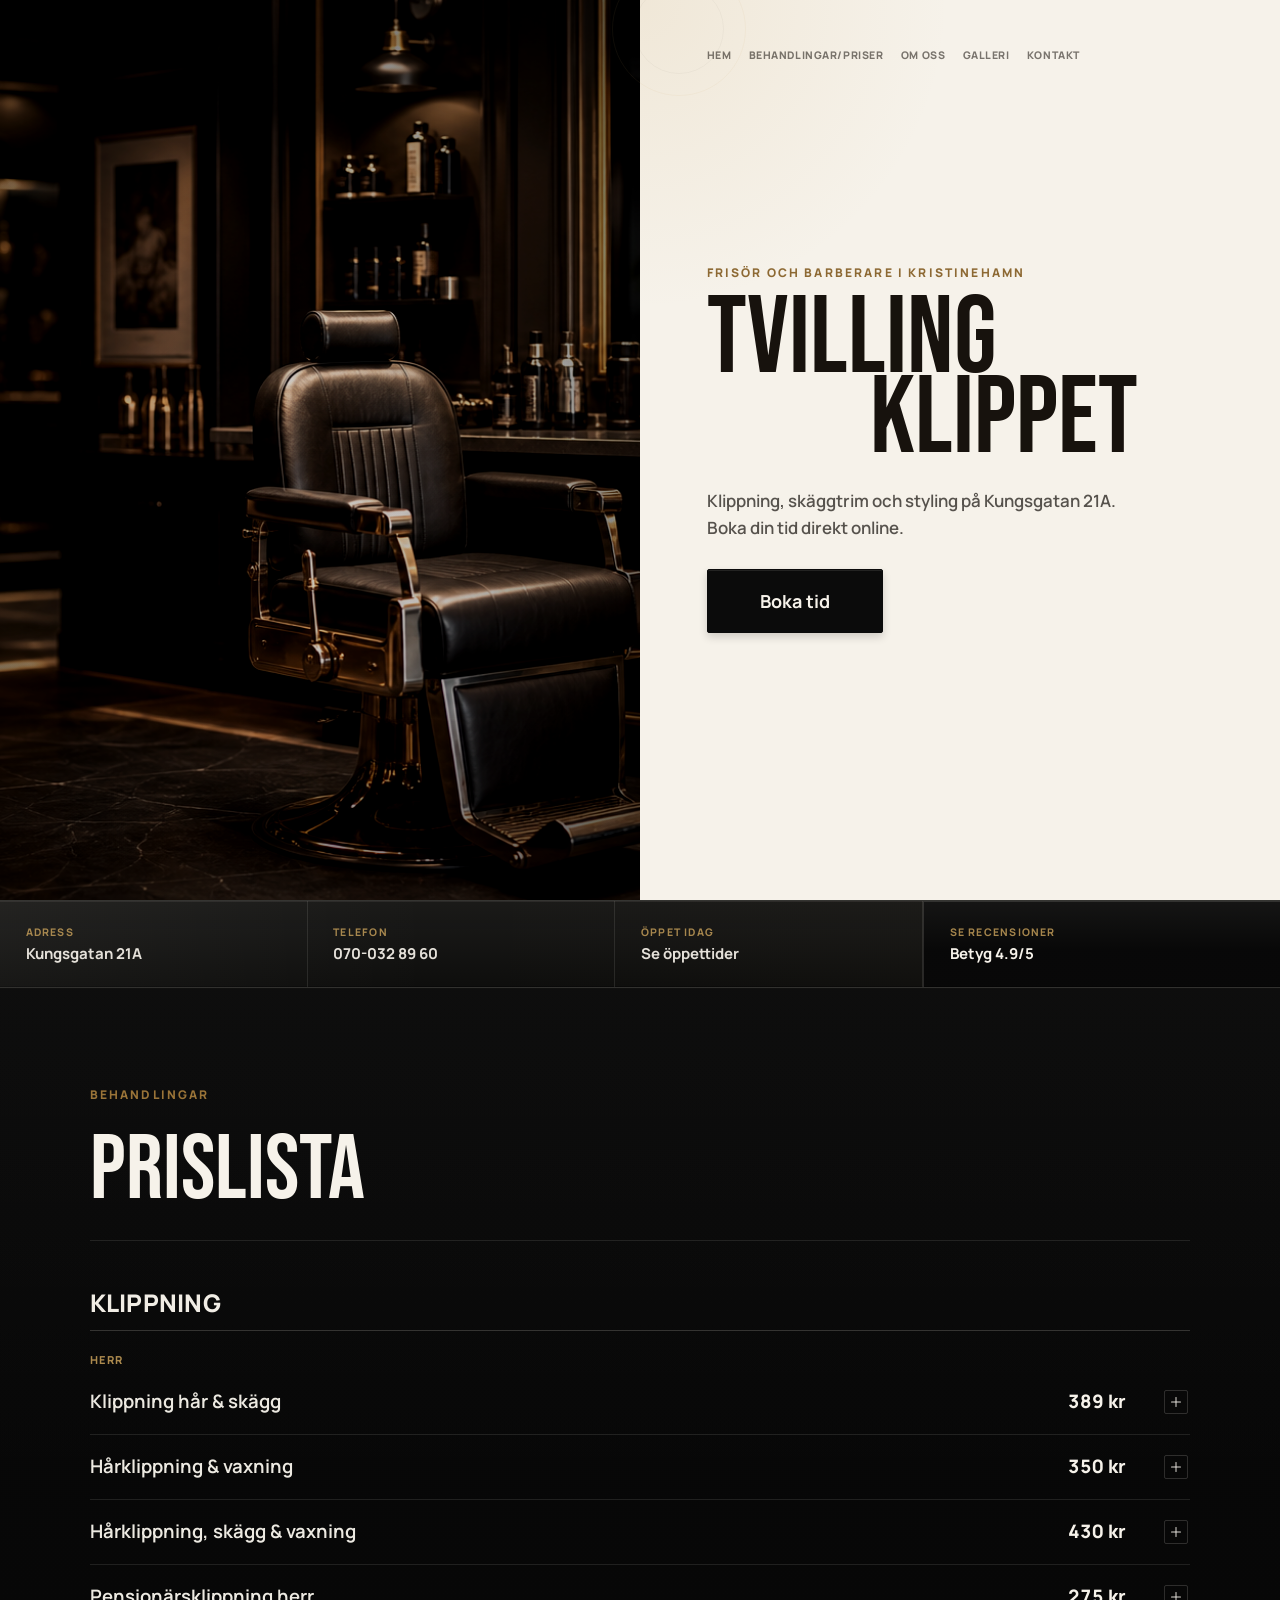
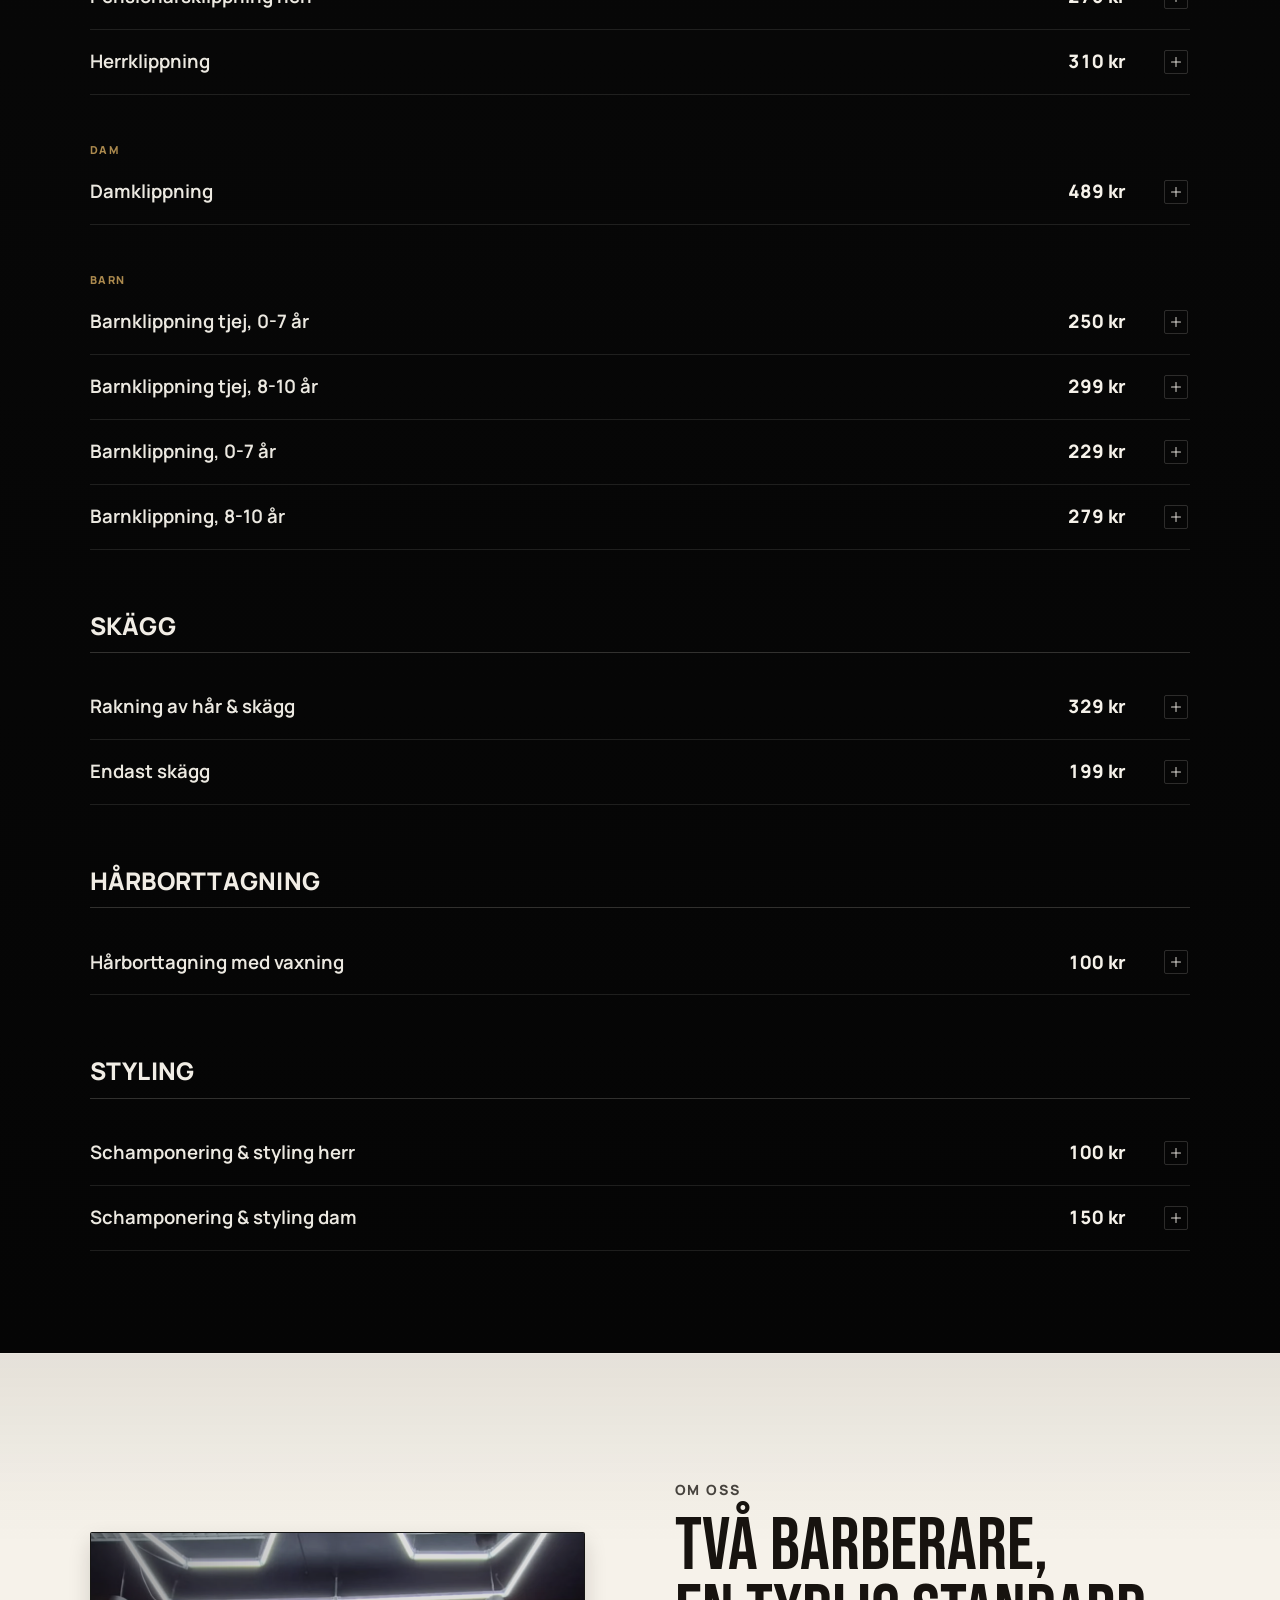
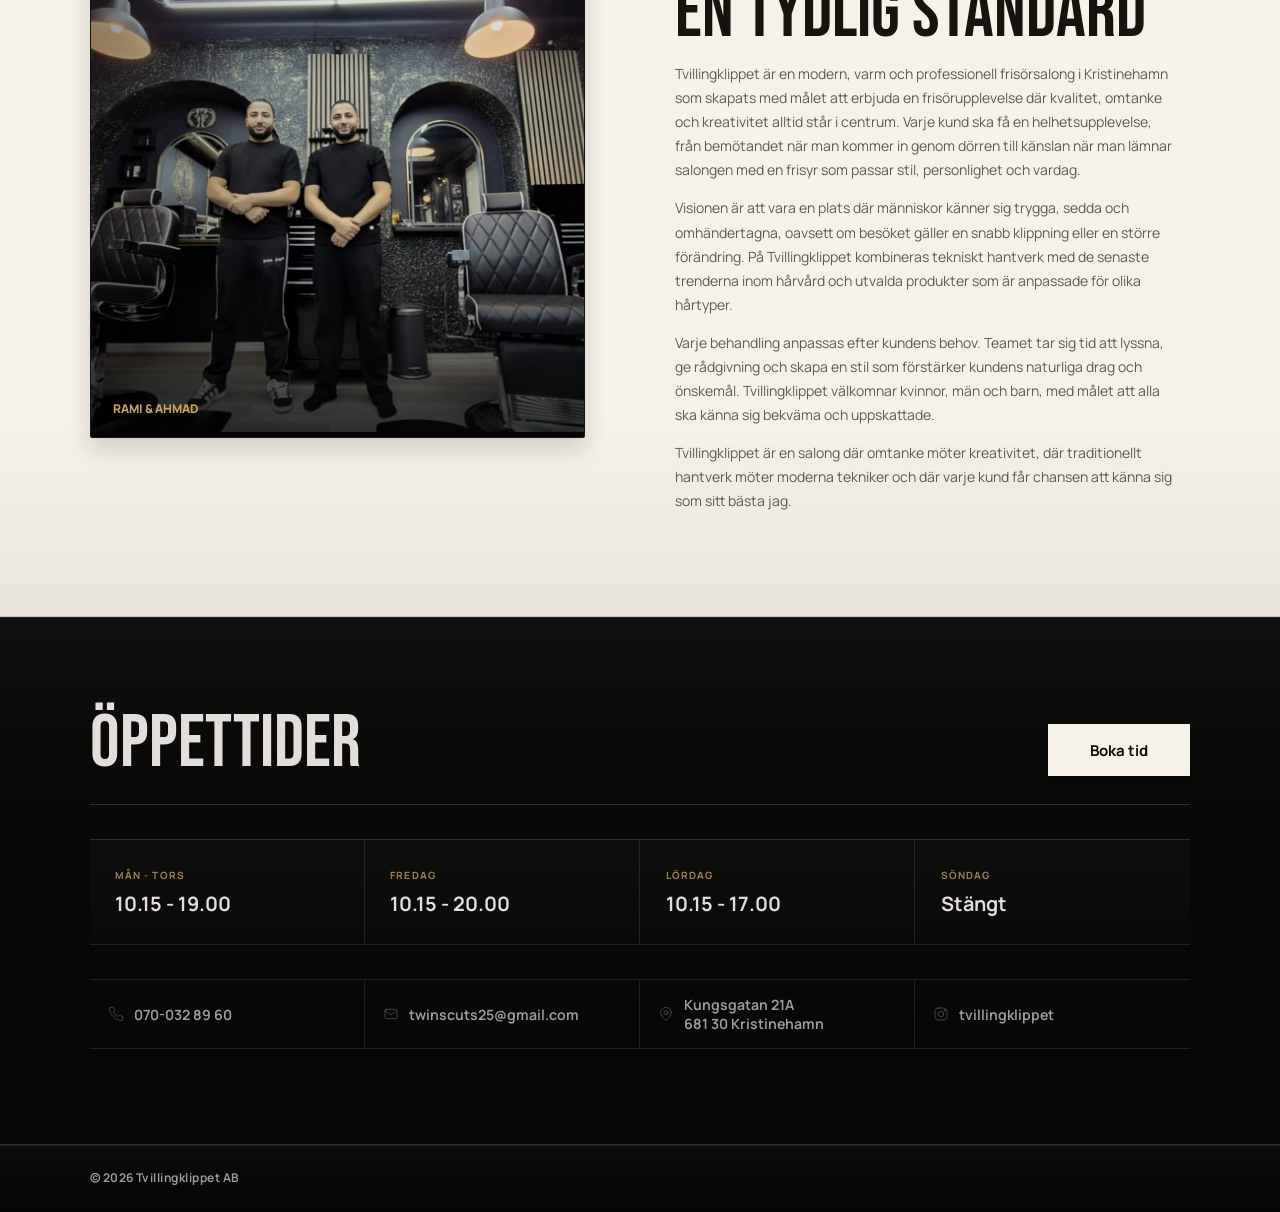
==== commit 9d11ea6d: "Update reviews CTA copy" ====
--- a/index.html
+++ b/index.html
@@ -116,8 +116,8 @@
           <strong>Se öppettider</strong>
         </a>
         <a class="quick-booking-primary" href="https://www.bokadirekt.se/places/tvillingklippet-ab-133892#reviews" target="_blank" rel="noreferrer">
-          <span>Bokning</span>
-          <strong><span class="booking-cta-label">Se recensioner</span></strong>
+          <span>Se recensioner</span>
+          <strong><span class="booking-cta-label">Betyg 4.9/5</span></strong>
         </a>
       </section>
 
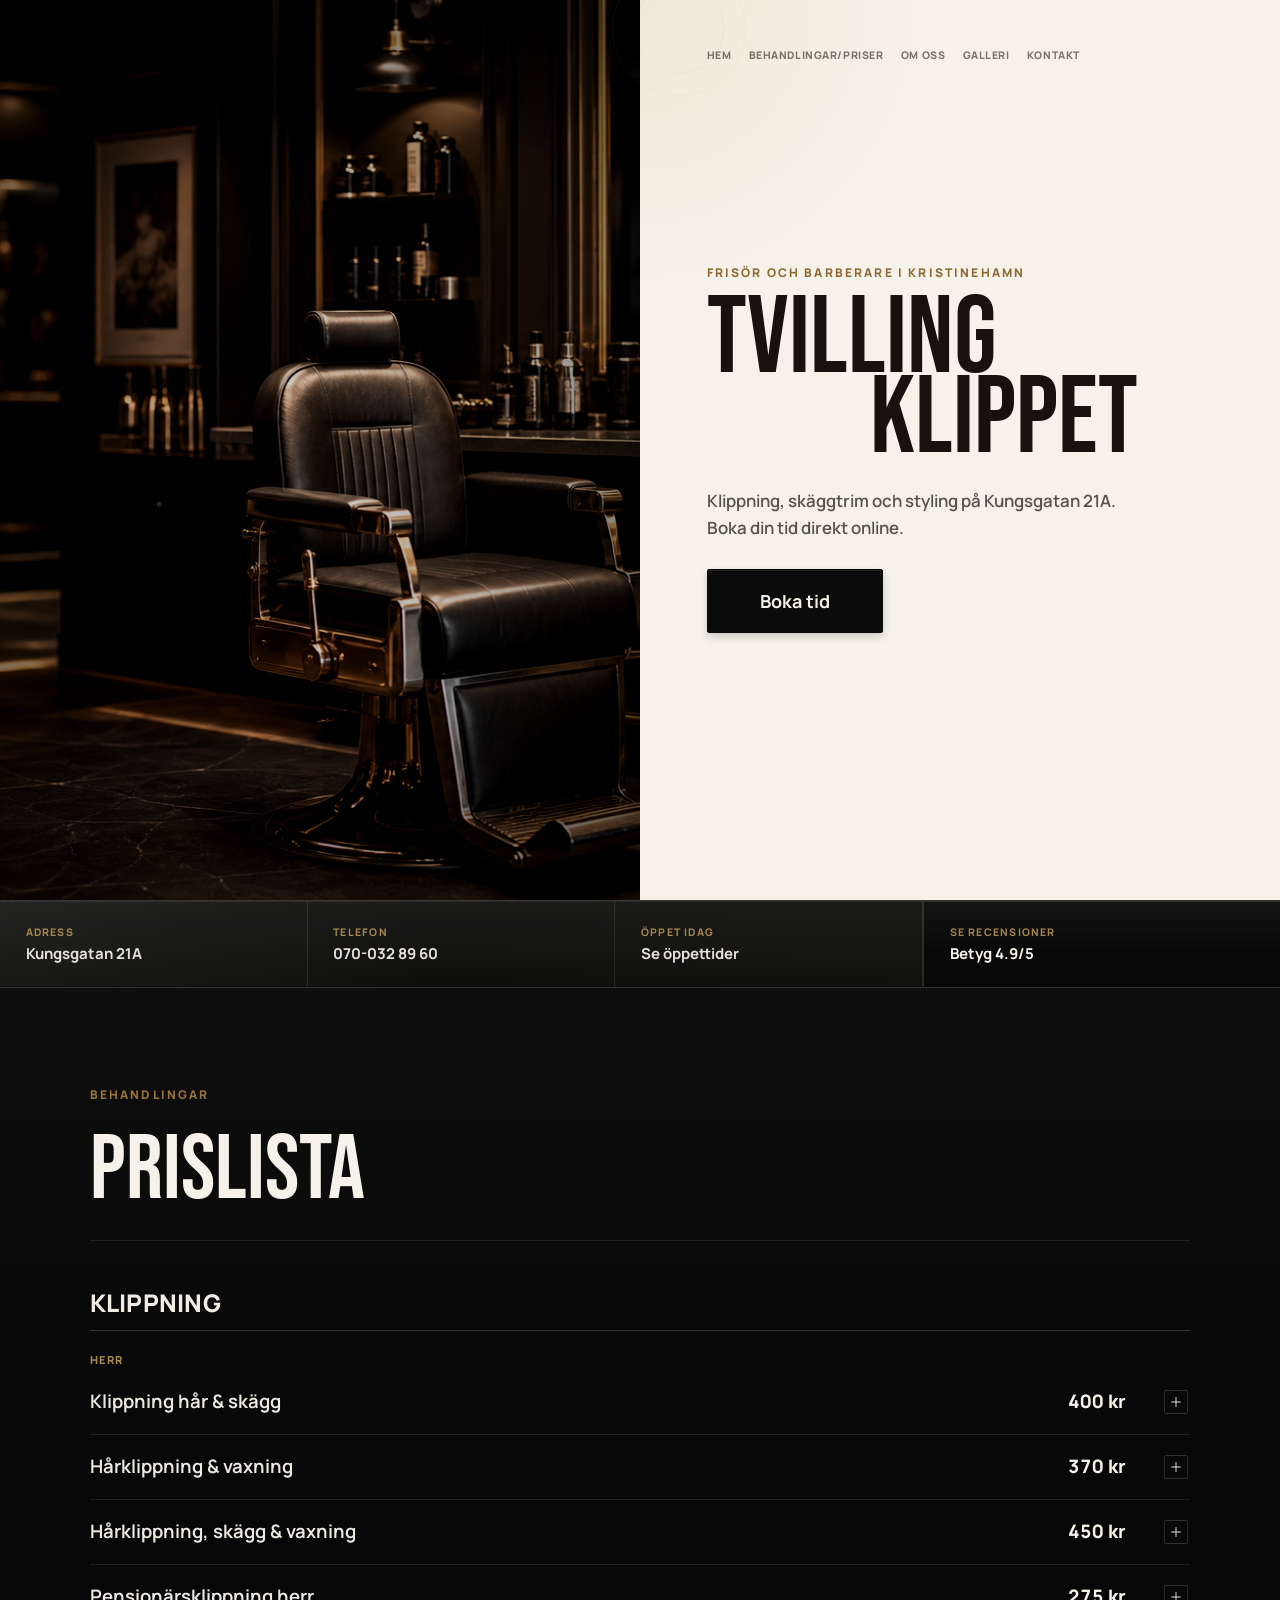
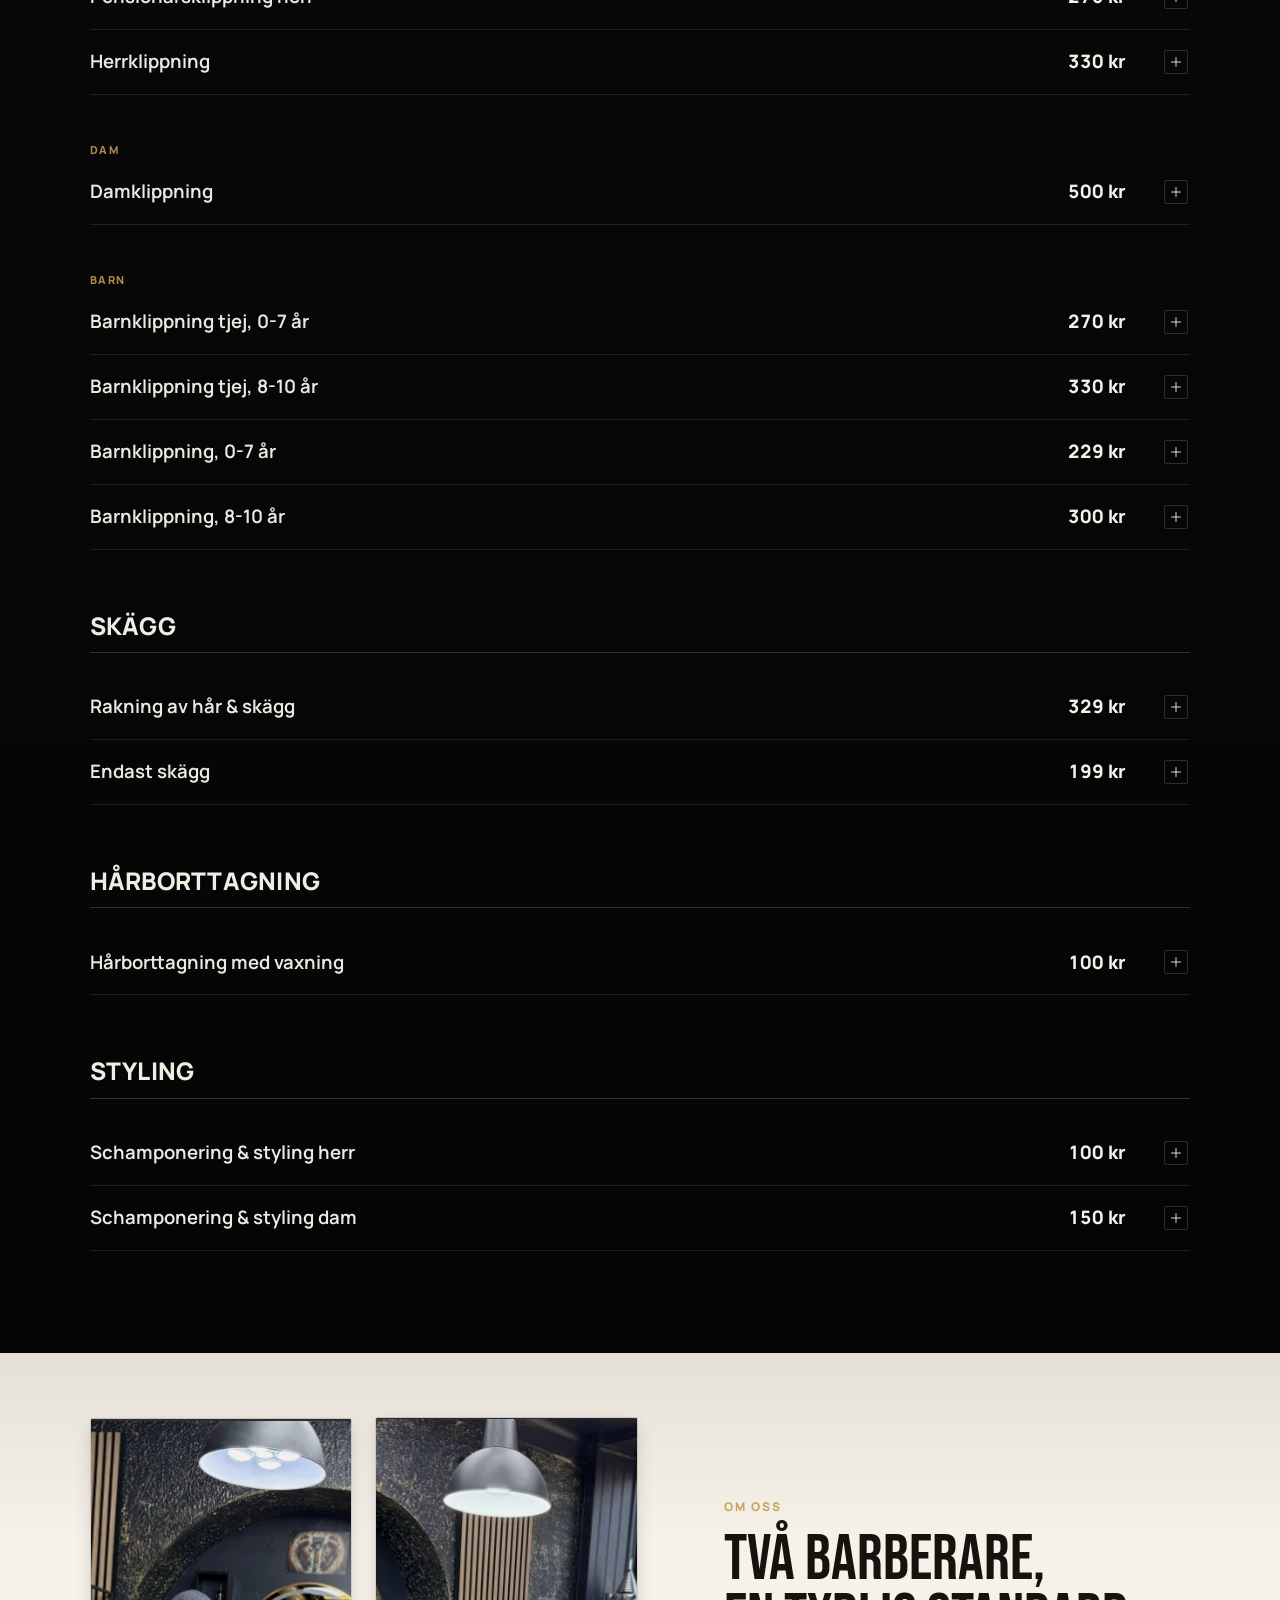
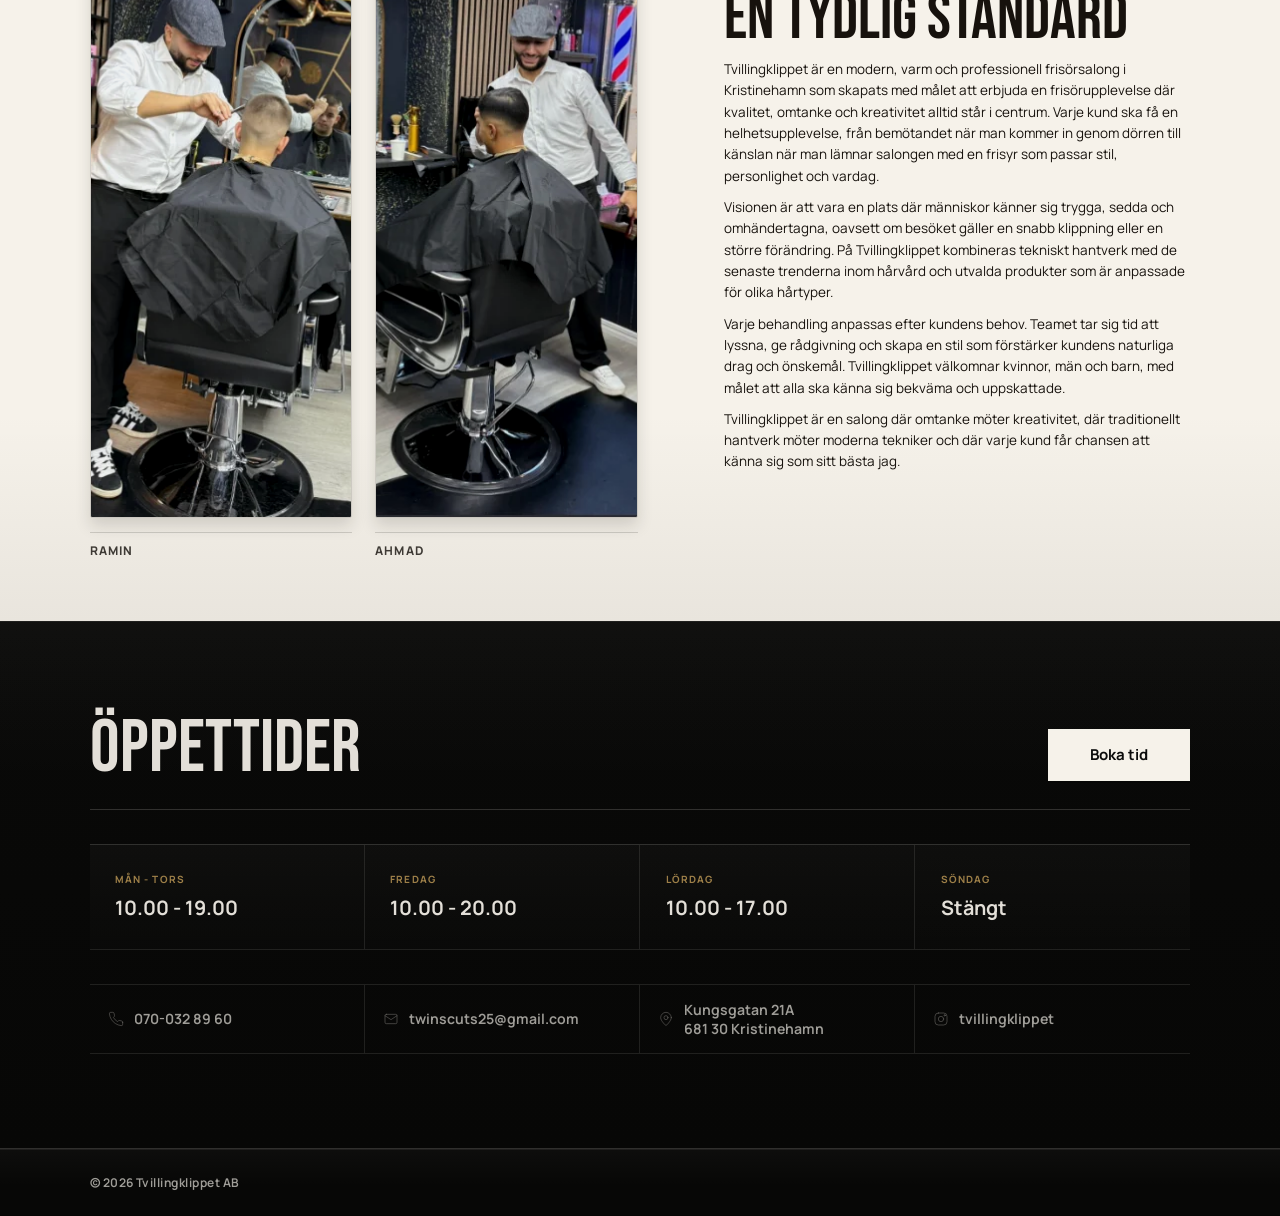
==== commit 1d5c8c54: "Prepare Tvillingklippet for Vercel live" ====
--- a/index.html
+++ b/index.html
@@ -133,11 +133,11 @@
             <div class="price-subgroup">
               <h4>Herr</h4>
               <div class="price-items">
-                <details class="price-item">
+                <details class="price-item" data-bokadirekt-service-id="3367080">
                   <summary>
                     <span class="service-name">Klippning hår &amp; skägg</span>
                     <span class="price-line" aria-hidden="true"></span>
-                    <span class="service-price">389 kr</span>
+                    <span class="service-price">400 kr</span>
                     <span class="service-toggle" aria-hidden="true"></span>
                   </summary>
                   <div class="service-details">
@@ -146,11 +146,11 @@
                   </div>
                 </details>
 
-                <details class="price-item">
+                <details class="price-item" data-bokadirekt-service-id="3376547">
                   <summary>
                     <span class="service-name">Hårklippning &amp; vaxning</span>
                     <span class="price-line" aria-hidden="true"></span>
-                    <span class="service-price">350 kr</span>
+                    <span class="service-price">370 kr</span>
                     <span class="service-toggle" aria-hidden="true"></span>
                   </summary>
                   <div class="service-details">
@@ -159,11 +159,11 @@
                   </div>
                 </details>
 
-                <details class="price-item">
+                <details class="price-item" data-bokadirekt-service-id="3376548">
                   <summary>
                     <span class="service-name">Hårklippning, skägg &amp; vaxning</span>
                     <span class="price-line" aria-hidden="true"></span>
-                    <span class="service-price">430 kr</span>
+                    <span class="service-price">450 kr</span>
                     <span class="service-toggle" aria-hidden="true"></span>
                   </summary>
                   <div class="service-details">
@@ -172,7 +172,7 @@
                   </div>
                 </details>
 
-                <details class="price-item">
+                <details class="price-item" data-bokadirekt-service-id="3367086">
                   <summary>
                     <span class="service-name">Pensionärsklippning herr</span>
                     <span class="price-line" aria-hidden="true"></span>
@@ -185,11 +185,11 @@
                   </div>
                 </details>
 
-                <details class="price-item">
+                <details class="price-item" data-bokadirekt-service-id="3367158">
                   <summary>
                     <span class="service-name">Herrklippning</span>
                     <span class="price-line" aria-hidden="true"></span>
-                    <span class="service-price">310 kr</span>
+                    <span class="service-price">330 kr</span>
                     <span class="service-toggle" aria-hidden="true"></span>
                   </summary>
                   <div class="service-details">
@@ -203,11 +203,11 @@
             <div class="price-subgroup">
               <h4>Dam</h4>
               <div class="price-items">
-                <details class="price-item">
+                <details class="price-item" data-bokadirekt-service-id="3367087">
                   <summary>
                     <span class="service-name">Damklippning</span>
                     <span class="price-line" aria-hidden="true"></span>
-                    <span class="service-price">489 kr</span>
+                    <span class="service-price">500 kr</span>
                     <span class="service-toggle" aria-hidden="true"></span>
                   </summary>
                   <div class="service-details">
@@ -221,11 +221,11 @@
             <div class="price-subgroup">
               <h4>Barn</h4>
               <div class="price-items">
-                <details class="price-item">
+                <details class="price-item" data-bokadirekt-service-id="3384931">
                   <summary>
                     <span class="service-name">Barnklippning tjej, 0-7 år</span>
                     <span class="price-line" aria-hidden="true"></span>
-                    <span class="service-price">250 kr</span>
+                    <span class="service-price">270 kr</span>
                     <span class="service-toggle" aria-hidden="true"></span>
                   </summary>
                   <div class="service-details">
@@ -234,11 +234,11 @@
                   </div>
                 </details>
 
-                <details class="price-item">
+                <details class="price-item" data-bokadirekt-service-id="3384935">
                   <summary>
                     <span class="service-name">Barnklippning tjej, 8-10 år</span>
                     <span class="price-line" aria-hidden="true"></span>
-                    <span class="service-price">299 kr</span>
+                    <span class="service-price">330 kr</span>
                     <span class="service-toggle" aria-hidden="true"></span>
                   </summary>
                   <div class="service-details">
@@ -247,7 +247,7 @@
                   </div>
                 </details>
 
-                <details class="price-item">
+                <details class="price-item" data-bokadirekt-service-id="3367085">
                   <summary>
                     <span class="service-name">Barnklippning, 0-7 år</span>
                     <span class="price-line" aria-hidden="true"></span>
@@ -260,11 +260,11 @@
                   </div>
                 </details>
 
-                <details class="price-item">
+                <details class="price-item" data-bokadirekt-service-id="3367657">
                   <summary>
                     <span class="service-name">Barnklippning, 8-10 år</span>
                     <span class="price-line" aria-hidden="true"></span>
-                    <span class="service-price">279 kr</span>
+                    <span class="service-price">300 kr</span>
                     <span class="service-toggle" aria-hidden="true"></span>
                   </summary>
                   <div class="service-details">
@@ -279,7 +279,7 @@
           <div class="price-category" id="pris-skagg">
             <h3>Skägg</h3>
             <div class="price-items">
-              <details class="price-item">
+              <details class="price-item" data-bokadirekt-service-id="3384944">
                 <summary>
                   <span class="service-name">Rakning av hår &amp; skägg</span>
                   <span class="price-line" aria-hidden="true"></span>
@@ -292,7 +292,7 @@
                 </div>
               </details>
 
-              <details class="price-item">
+              <details class="price-item" data-bokadirekt-service-id="3367177">
                 <summary>
                   <span class="service-name">Endast skägg</span>
                   <span class="price-line" aria-hidden="true"></span>
@@ -310,7 +310,7 @@
           <div class="price-category" id="pris-harborttagning">
             <h3>Hårborttagning</h3>
             <div class="price-items">
-              <details class="price-item">
+              <details class="price-item" data-bokadirekt-service-id="3371671">
                 <summary>
                   <span class="service-name">Hårborttagning med vaxning</span>
                   <span class="price-line" aria-hidden="true"></span>
@@ -328,7 +328,7 @@
           <div class="price-category" id="pris-styling">
             <h3>Styling</h3>
             <div class="price-items">
-              <details class="price-item">
+              <details class="price-item" data-bokadirekt-service-id="3372290">
                 <summary>
                   <span class="service-name">Schamponering &amp; styling herr</span>
                   <span class="price-line" aria-hidden="true"></span>
@@ -341,7 +341,7 @@
                 </div>
               </details>
 
-              <details class="price-item">
+              <details class="price-item" data-bokadirekt-service-id="3380948">
                 <summary>
                   <span class="service-name">Schamponering &amp; styling dam</span>
                   <span class="price-line" aria-hidden="true"></span>
@@ -359,11 +359,15 @@
       </section>
 
       <section class="section about" id="om-oss">
-        <div class="about-portrait">
-          <img src="assets/tvillingklippet-owners.webp" alt="Ägarna på Tvillingklippet i salongen" />
-          <div class="portrait-caption">
-            <span>Rami &amp; Ahmad</span>
-          </div>
+        <div class="about-team" aria-label="Ramin och Ahmad på Tvillingklippet">
+          <figure class="about-person about-person-ramin">
+            <img src="assets/tvillingklippet-ramin.webp" alt="Ramin klipper en kund i Tvillingklippets salong" width="526" height="700" loading="lazy" />
+            <figcaption>Ramin</figcaption>
+          </figure>
+          <figure class="about-person about-person-ahmad">
+            <img src="assets/tvillingklippet-ahmad.webp" alt="Ahmad arbetar vid barberarstolen i Tvillingklippets salong" width="525" height="701" loading="lazy" />
+            <figcaption>Ahmad</figcaption>
+          </figure>
         </div>
         <div class="about-copy">
           <p class="eyebrow">Om oss</p>
@@ -409,15 +413,15 @@
           <div class="hours-poster-grid">
             <div class="hours-poster-card">
               <span>Mån - tors</span>
-              <strong>10.15 - 19.00</strong>
+              <strong>10.00 - 19.00</strong>
             </div>
             <div class="hours-poster-card">
               <span>Fredag</span>
-              <strong>10.15 - 20.00</strong>
+              <strong>10.00 - 20.00</strong>
             </div>
             <div class="hours-poster-card">
               <span>Lördag</span>
-              <strong>10.15 - 17.00</strong>
+              <strong>10.00 - 17.00</strong>
             </div>
             <div class="hours-poster-card">
               <span>Söndag</span>
--- a/redesign.css
+++ b/redesign.css
@@ -860,8 +860,10 @@
   box-shadow: var(--shadow-panel);
 }
 
-.about-portrait {
-  box-shadow: var(--shadow);
+.about-person img {
+  box-shadow:
+    inset 0 1px 0 rgba(255, 255, 255, 0.2),
+    0 8px 16px rgba(23, 19, 15, 0.14);
 }
 
 .gallery-tile {
@@ -1598,30 +1600,48 @@
   color: var(--launch-ink);
 }
 
-.about-portrait {
+.about-team {
+  position: relative;
+  display: grid;
+  grid-template-columns: minmax(0, 1fr) minmax(0, 1fr);
+  align-items: end;
+  gap: clamp(14px, 1.8vw, 24px);
+  min-width: 0;
+}
+
+.about-person {
+  position: relative;
+  display: grid;
+  gap: 14px;
+  min-width: 0;
+  margin: 0;
+}
+
+.about-person-ahmad {
+  transform: translateY(clamp(22px, 3vw, 42px));
+}
+
+.about-person img {
+  display: block;
+  width: 100%;
   min-height: clamp(430px, 39vw, 540px);
-  border-color: rgba(23, 19, 15, 0.16);
+  aspect-ratio: 3 / 4;
+  object-fit: cover;
+  object-position: center;
+  border: 1px solid rgba(23, 19, 15, 0.16);
   border-radius: var(--booking-cta-radius);
-  box-shadow:
-    inset 0 1px 0 rgba(255, 255, 255, 0.24),
-    0 10px 22px rgba(23, 19, 15, 0.16);
-}
-
-.about-portrait img {
-  min-height: clamp(430px, 39vw, 540px);
-  filter: saturate(0.88) contrast(1.06) brightness(0.86);
-}
-
-.about-portrait::after {
-  background:
-    linear-gradient(90deg, rgba(0, 0, 0, 0.32), transparent 44%),
-    linear-gradient(0deg, rgba(0, 0, 0, 0.76), transparent 42%);
-}
-
-.portrait-caption {
-  left: 22px;
-  right: 22px;
-  bottom: 20px;
+  filter: saturate(0.94) contrast(1.04) brightness(0.94);
+}
+
+.about-person figcaption {
+  padding-top: 12px;
+  border-top: 1px solid rgba(23, 19, 15, 0.16);
+  color: rgba(23, 19, 15, 0.82);
+  font-size: 12px;
+  font-weight: 760;
+  letter-spacing: 0.1em;
+  line-height: 1;
+  text-transform: uppercase;
 }
 
 .about-copy {
@@ -1884,9 +1904,16 @@
     line-height: 1.68;
   }
 
-  .about-portrait,
-  .about-portrait img {
-    min-height: clamp(340px, 62svh, 480px);
+  .about-team {
+    gap: 14px;
+  }
+
+  .about-person-ahmad {
+    transform: none;
+  }
+
+  .about-person img {
+    min-height: clamp(330px, 54svh, 460px);
   }
 
   .contact {
@@ -1972,9 +1999,14 @@
     gap: 28px;
   }
 
-  .about-portrait,
-  .about-portrait img {
-    min-height: clamp(310px, 56svh, 430px);
+  .about-team {
+    grid-template-columns: 1fr;
+    gap: 26px;
+  }
+
+  .about-person img {
+    min-height: clamp(320px, 58svh, 440px);
+    aspect-ratio: 4 / 5;
   }
 
   .hours-poster-grid {
@@ -2029,3 +2061,114 @@
     animation: none !important;
   }
 }
+
+/* Restore the saved About section layout while keeping the current section background. */
+.about {
+  display: grid;
+  grid-template-columns: minmax(360px, 1.08fr) minmax(0, 0.92fr);
+  gap: clamp(34px, 7vw, 86px);
+  align-items: center;
+  padding: clamp(42px, 5vw, 68px) clamp(20px, 7vw, 104px);
+  border-top: 0;
+  border-bottom: 0;
+  color: var(--ink);
+}
+
+.about-portrait {
+  position: relative;
+  min-height: clamp(420px, 38vw, 500px);
+  overflow: hidden;
+  border: 1px solid rgba(201, 164, 92, 0.24);
+  border-radius: 8px;
+  background: #151515;
+  box-shadow: var(--shadow);
+}
+
+.about-portrait img {
+  width: 100%;
+  height: 100%;
+  min-height: clamp(420px, 38vw, 500px);
+  object-fit: cover;
+  object-position: center;
+  filter: saturate(0.88) contrast(1.08) brightness(0.82);
+}
+
+.about-portrait::after {
+  content: "";
+  position: absolute;
+  inset: 0;
+  background:
+    linear-gradient(90deg, rgba(0, 0, 0, 0.42), transparent 42%),
+    linear-gradient(0deg, rgba(0, 0, 0, 0.88), transparent 38%);
+}
+
+.portrait-caption {
+  position: absolute;
+  left: 26px;
+  right: 26px;
+  bottom: 24px;
+  z-index: 1;
+  display: grid;
+  gap: 4px;
+}
+
+.about-copy {
+  max-width: 680px;
+  padding-top: 0;
+}
+
+.about-copy h2 {
+  max-width: 620px;
+  color: var(--ink);
+  font-family: "Bebas Neue", Impact, sans-serif;
+  font-size: clamp(42px, 5vw, 72px);
+  font-weight: 400;
+  letter-spacing: 0;
+  line-height: 0.92;
+}
+
+.about-copy .eyebrow {
+  margin-bottom: 18px;
+  color: var(--gold);
+  letter-spacing: 0.18em;
+}
+
+.about-copy p,
+.about-copy p:first-of-type {
+  max-width: 620px;
+  margin: 10px 0 0;
+  color: #17120d;
+  font-size: 13.5px;
+  line-height: 1.58;
+}
+
+.about-copy p.eyebrow {
+  margin: 0 0 18px;
+  color: var(--gold);
+  font-size: 12px;
+  line-height: 1;
+}
+
+@media (max-width: 980px) {
+  .about {
+    grid-template-columns: 1fr;
+  }
+
+  .about-portrait,
+  .about-portrait img {
+    min-height: 480px;
+  }
+}
+
+@media (max-width: 680px) {
+  .about-copy p,
+  .about-copy p:first-of-type {
+    font-size: 13px;
+    line-height: 1.5;
+  }
+
+  .about-portrait,
+  .about-portrait img {
+    min-height: 340px;
+  }
+}
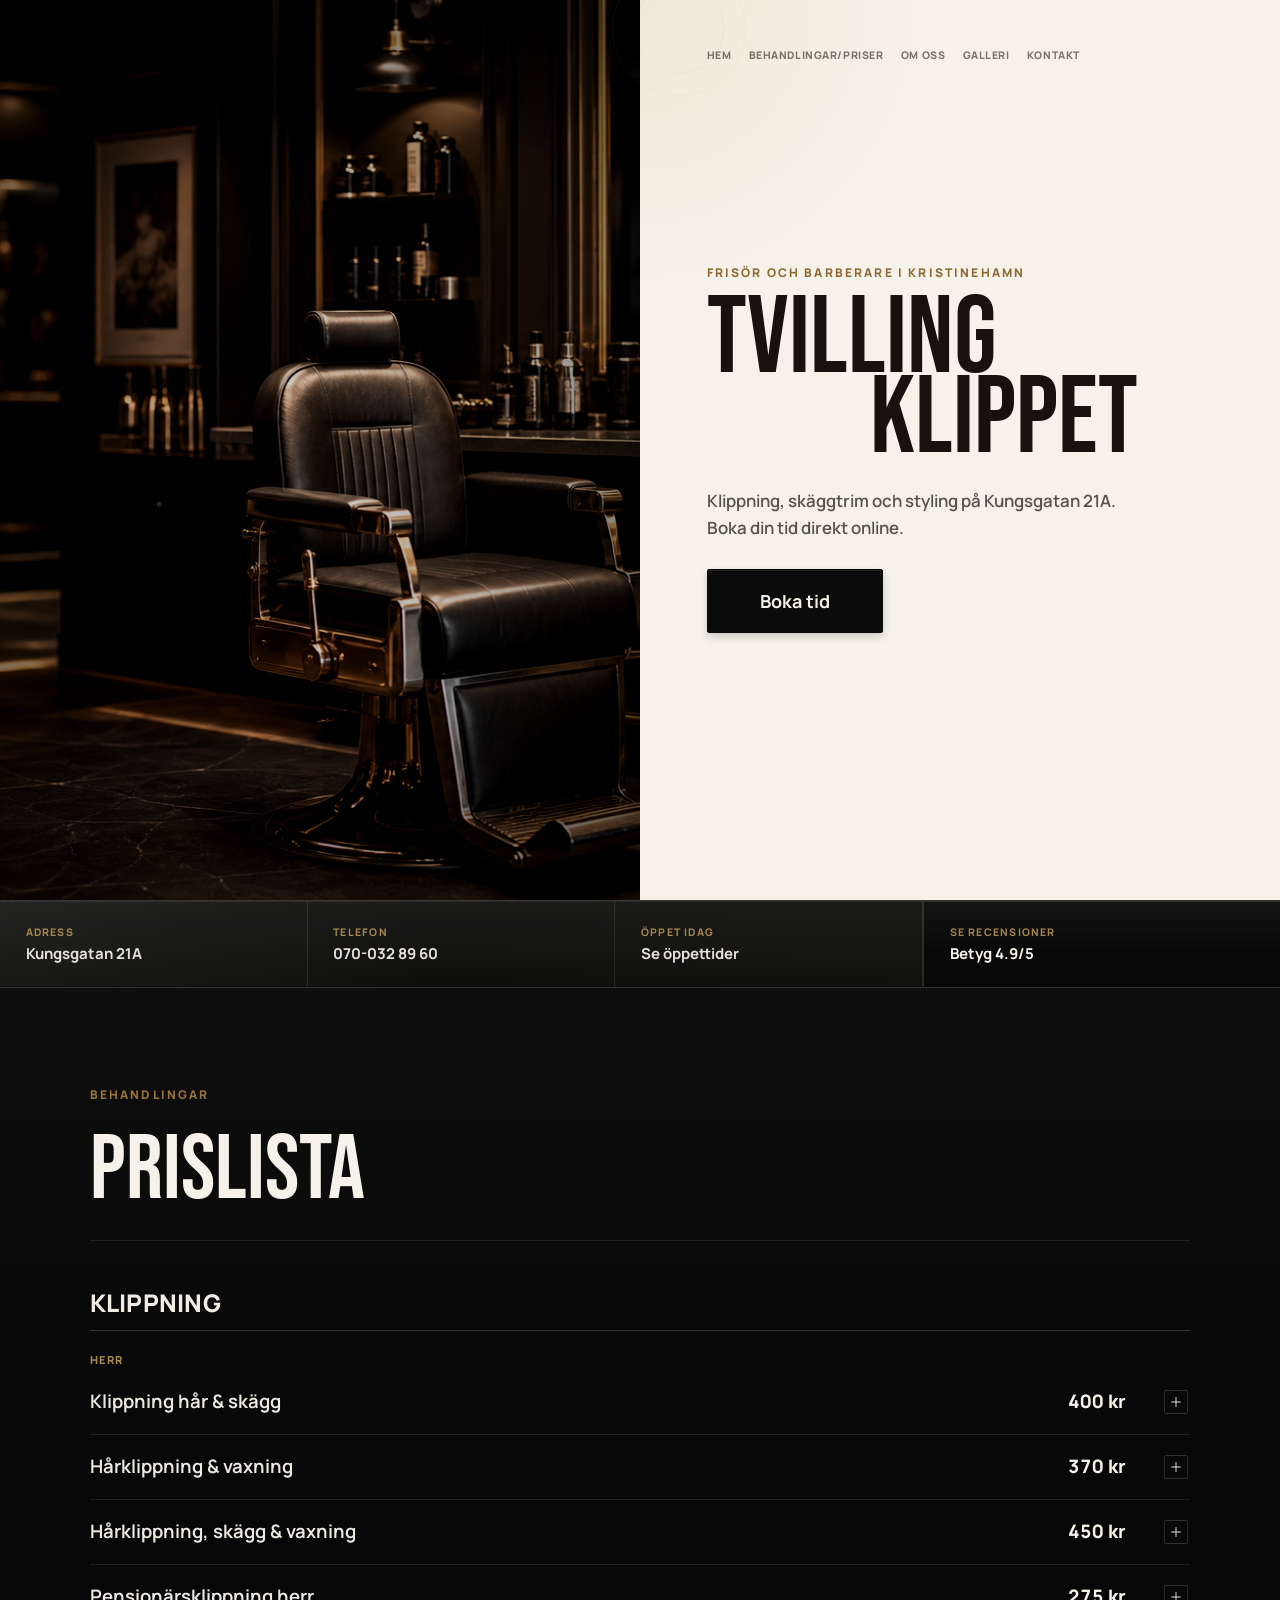
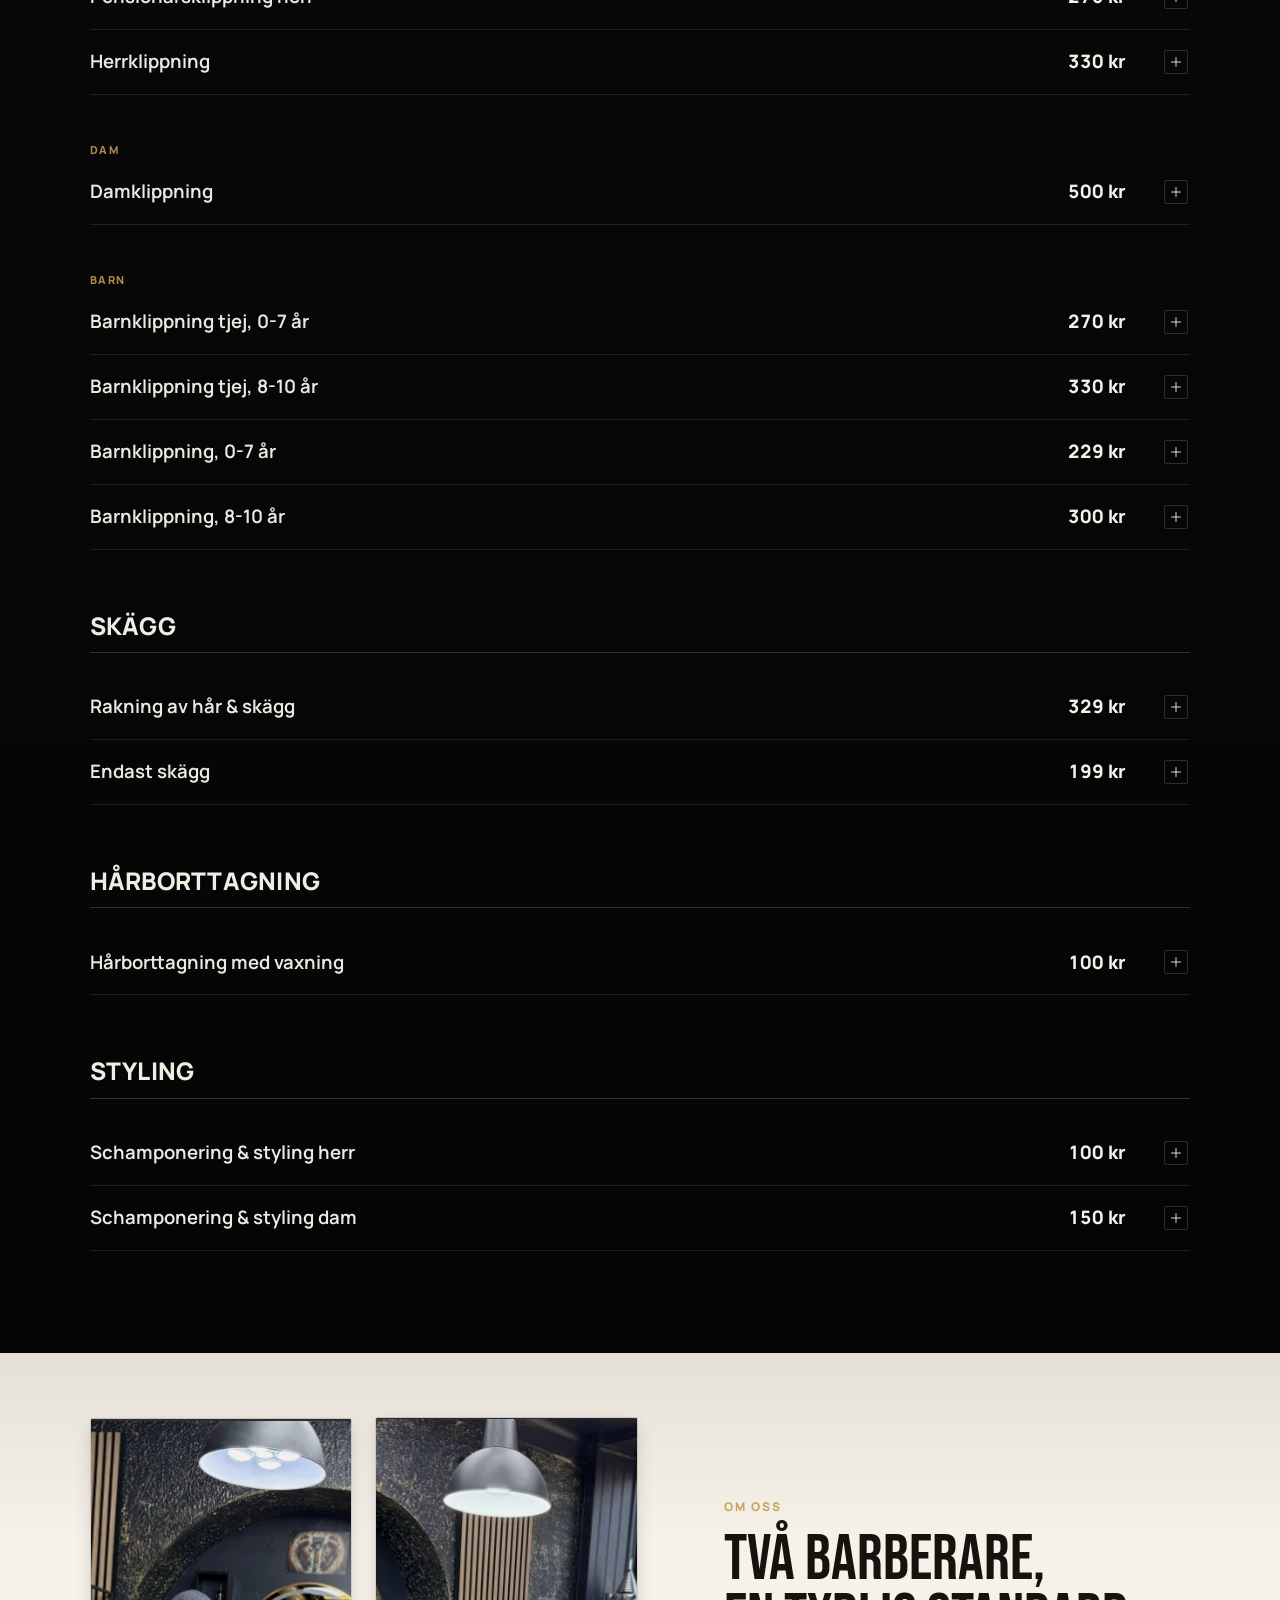
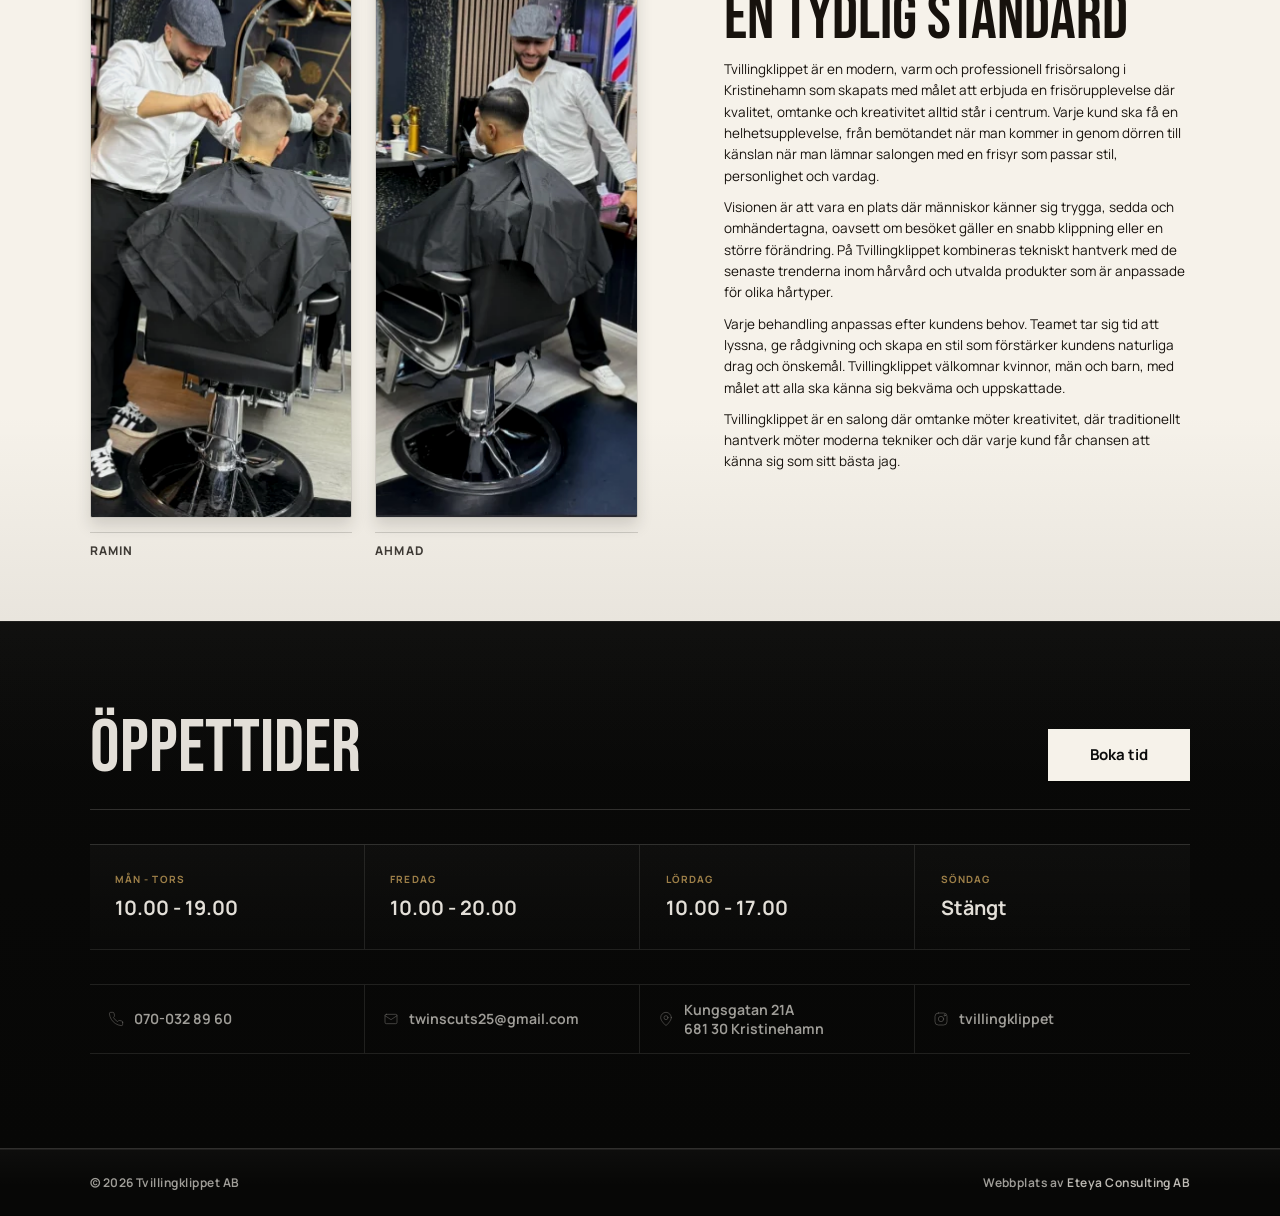
==== commit f498e774: "Add Eteya footer credit" ====
--- a/index.html
+++ b/index.html
@@ -359,7 +359,7 @@
       </section>
 
       <section class="section about" id="om-oss">
-        <div class="about-team" aria-label="Ramin och Ahmad på Tvillingklippet">
+        <div class="about-team" aria-label="Ramin och Ahmad på Tvillingklippet" tabindex="0">
           <figure class="about-person about-person-ramin">
             <img src="assets/tvillingklippet-ramin.webp" alt="Ramin klipper en kund i Tvillingklippets salong" width="526" height="700" loading="lazy" />
             <figcaption>Ramin</figcaption>
@@ -464,7 +464,10 @@
     </main>
 
     <footer class="site-footer">
-      <p>© 2026 Tvillingklippet AB</p>
+      <div class="footer-inner">
+        <p>© 2026 Tvillingklippet AB</p>
+        <p class="footer-credit">Webbplats av <a href="https://eteya.se">Eteya Consulting AB</a></p>
+      </div>
     </footer>
 
     <script src="script.js"></script>
--- a/redesign.css
+++ b/redesign.css
@@ -1609,6 +1609,11 @@
   min-width: 0;
 }
 
+.about-team:focus-visible {
+  outline: 2px solid rgba(141, 105, 51, 0.52);
+  outline-offset: 6px;
+}
+
 .about-person {
   position: relative;
   display: grid;
@@ -1821,14 +1826,48 @@
   box-shadow: var(--utility-inset);
 }
 
-.site-footer p {
+.footer-inner {
   width: min(100%, var(--section-max));
   margin: 0 auto;
+  display: flex;
+  align-items: center;
+  justify-content: space-between;
+  gap: 18px;
+}
+
+.site-footer p {
+  margin: 0;
   color: var(--utility-muted);
   font-size: 12px;
   font-weight: 650;
   letter-spacing: 0.04em;
   line-height: 1.2;
+}
+
+.footer-credit {
+  text-align: right;
+}
+
+.site-footer a {
+  color: rgba(var(--launch-ivory-rgb), 0.76);
+  text-decoration: none;
+  text-underline-offset: 0.28em;
+  transition:
+    color 180ms var(--ease-premium),
+    text-decoration-color 180ms var(--ease-premium);
+}
+
+.site-footer a:hover,
+.site-footer a:focus-visible {
+  color: var(--launch-gold);
+  text-decoration: underline;
+  text-decoration-thickness: 1px;
+  text-decoration-color: currentColor;
+}
+
+.site-footer a:focus-visible {
+  outline: 1px solid rgba(var(--launch-gold-rgb), 0.78);
+  outline-offset: 4px;
 }
 
 @media (max-width: 980px) {
@@ -1932,6 +1971,18 @@
     letter-spacing: 0.035em;
   }
 
+  .footer-inner {
+    flex-direction: column;
+    align-items: flex-start;
+    justify-content: center;
+    gap: 6px;
+    padding: 14px 0;
+  }
+
+  .footer-credit {
+    text-align: left;
+  }
+
   .contact-heading-row {
     align-items: flex-start;
     gap: 18px;
@@ -2000,12 +2051,30 @@
   }
 
   .about-team {
-    grid-template-columns: 1fr;
-    gap: 26px;
+    display: flex;
+    align-items: start;
+    gap: 14px;
+    overflow-x: auto;
+    overscroll-behavior-x: contain;
+    scroll-padding-inline: 18px;
+    scroll-snap-type: x mandatory;
+    scrollbar-width: none;
+    -webkit-overflow-scrolling: touch;
+  }
+
+  .about-team::-webkit-scrollbar {
+    display: none;
+  }
+
+  .about-person {
+    flex: 0 0 calc(100% - 34px);
+    scroll-snap-align: start;
+    scroll-snap-stop: always;
   }
 
   .about-person img {
-    min-height: clamp(320px, 58svh, 440px);
+    height: clamp(390px, 68svh, 540px);
+    min-height: 0;
     aspect-ratio: 4 / 5;
   }
 
@@ -2024,6 +2093,19 @@
 }
 
 @media (max-width: 380px) {
+  .about-team {
+    gap: 12px;
+    scroll-padding-inline: 16px;
+  }
+
+  .about-person {
+    flex-basis: calc(100% - 26px);
+  }
+
+  .about-person img {
+    height: clamp(360px, 66svh, 500px);
+  }
+
   .contact-strip {
     grid-template-columns: 1fr;
   }
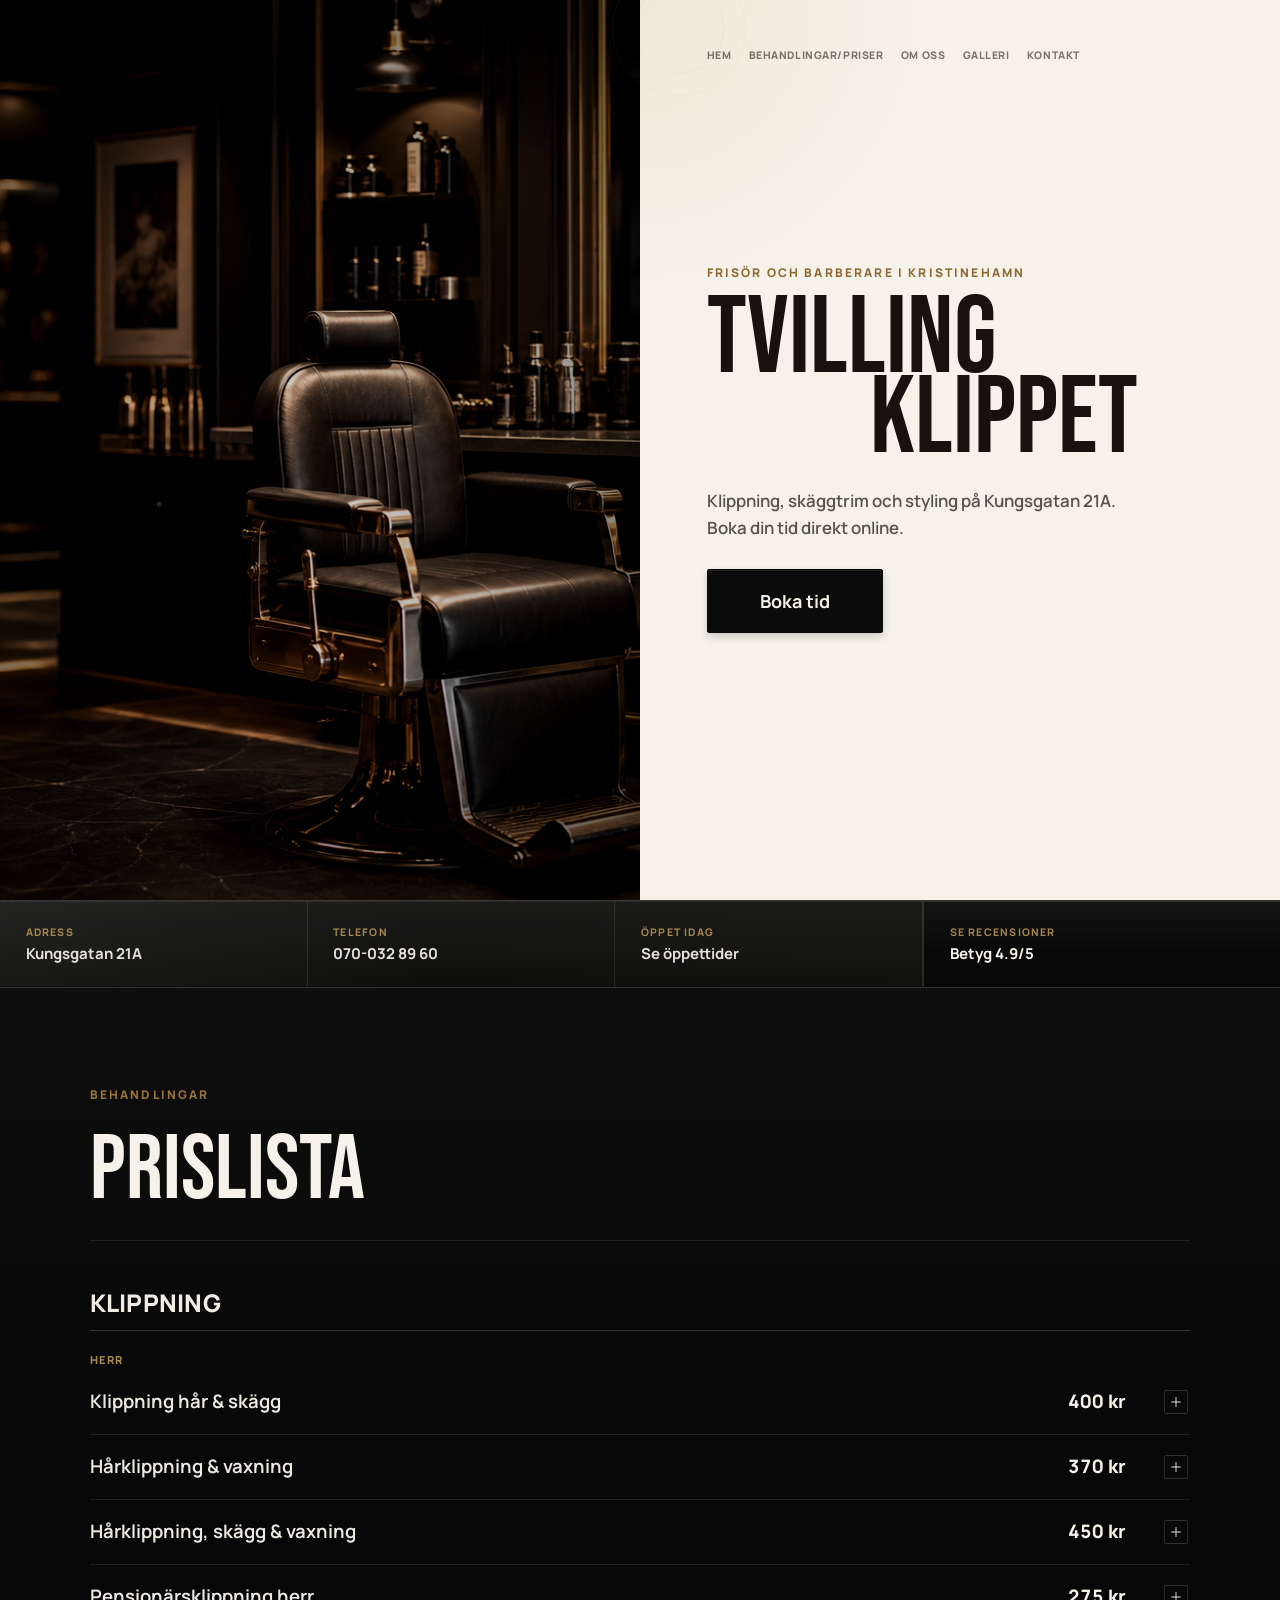
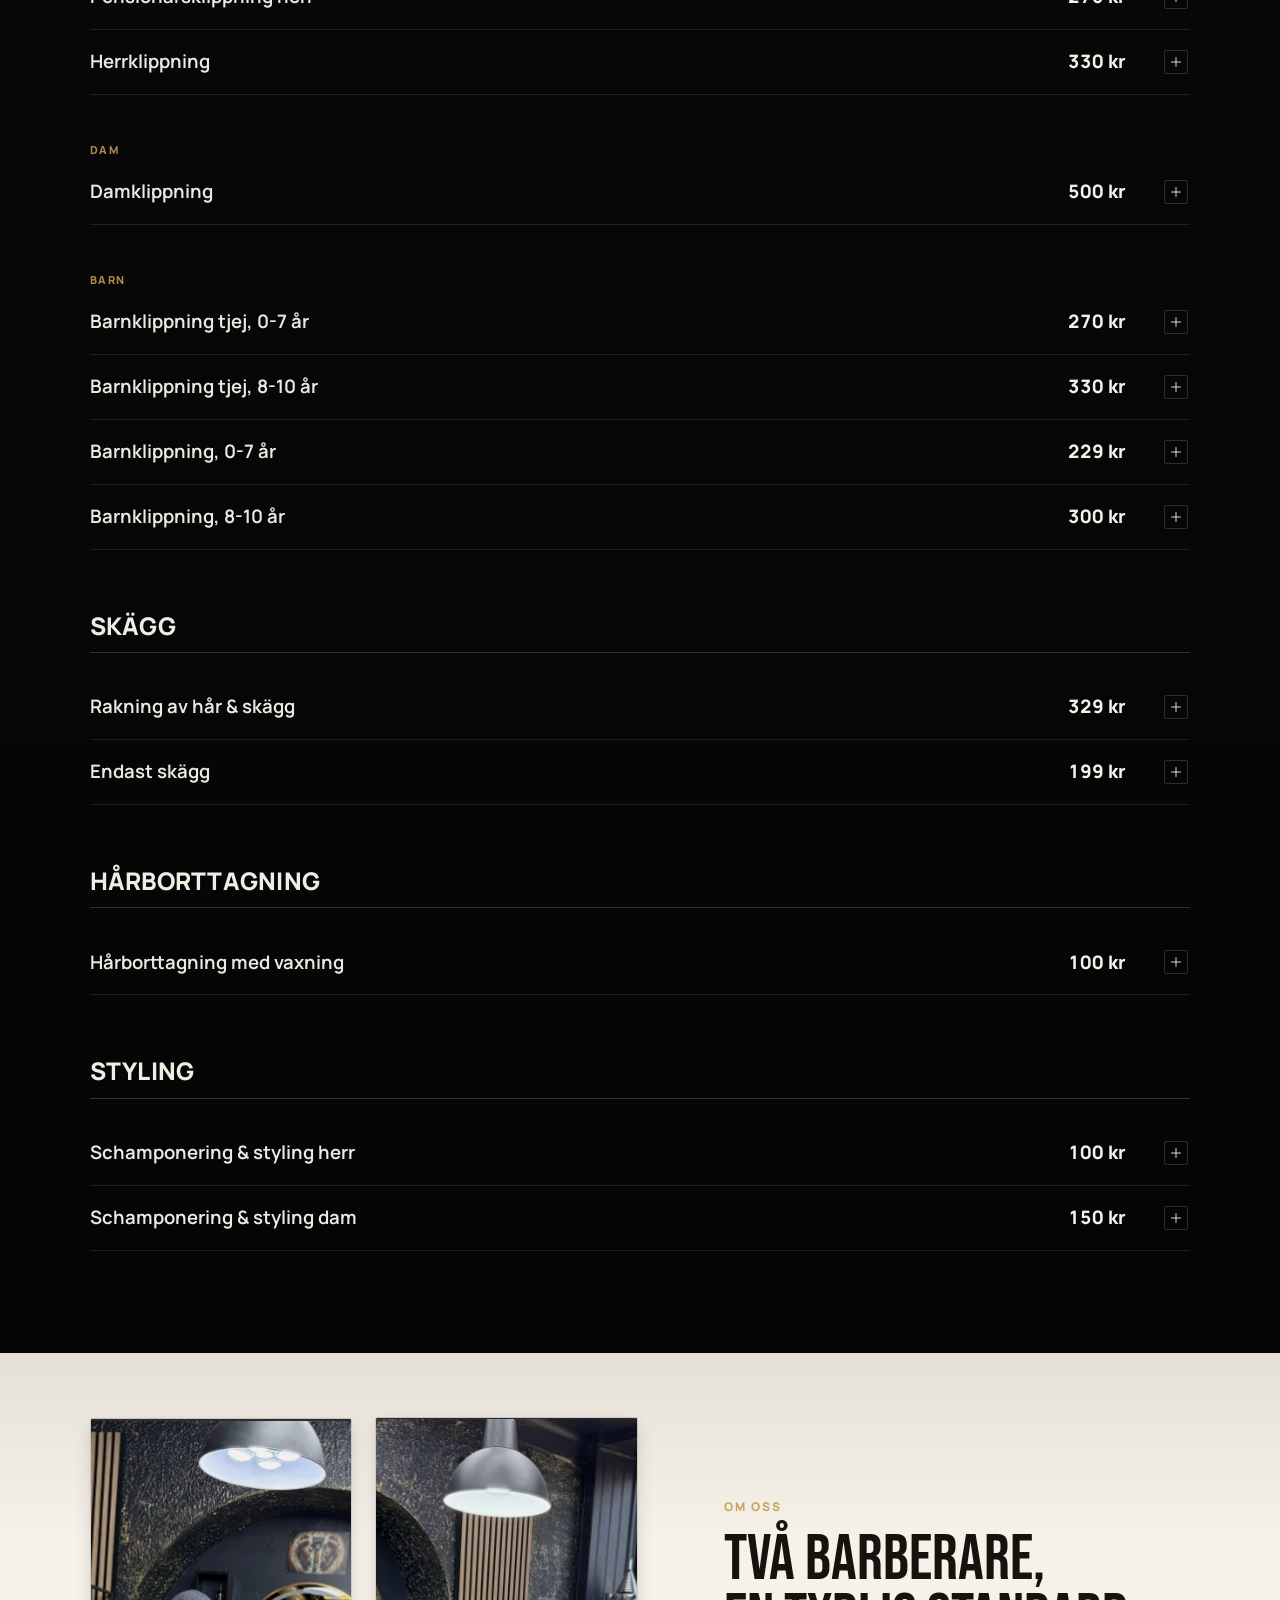
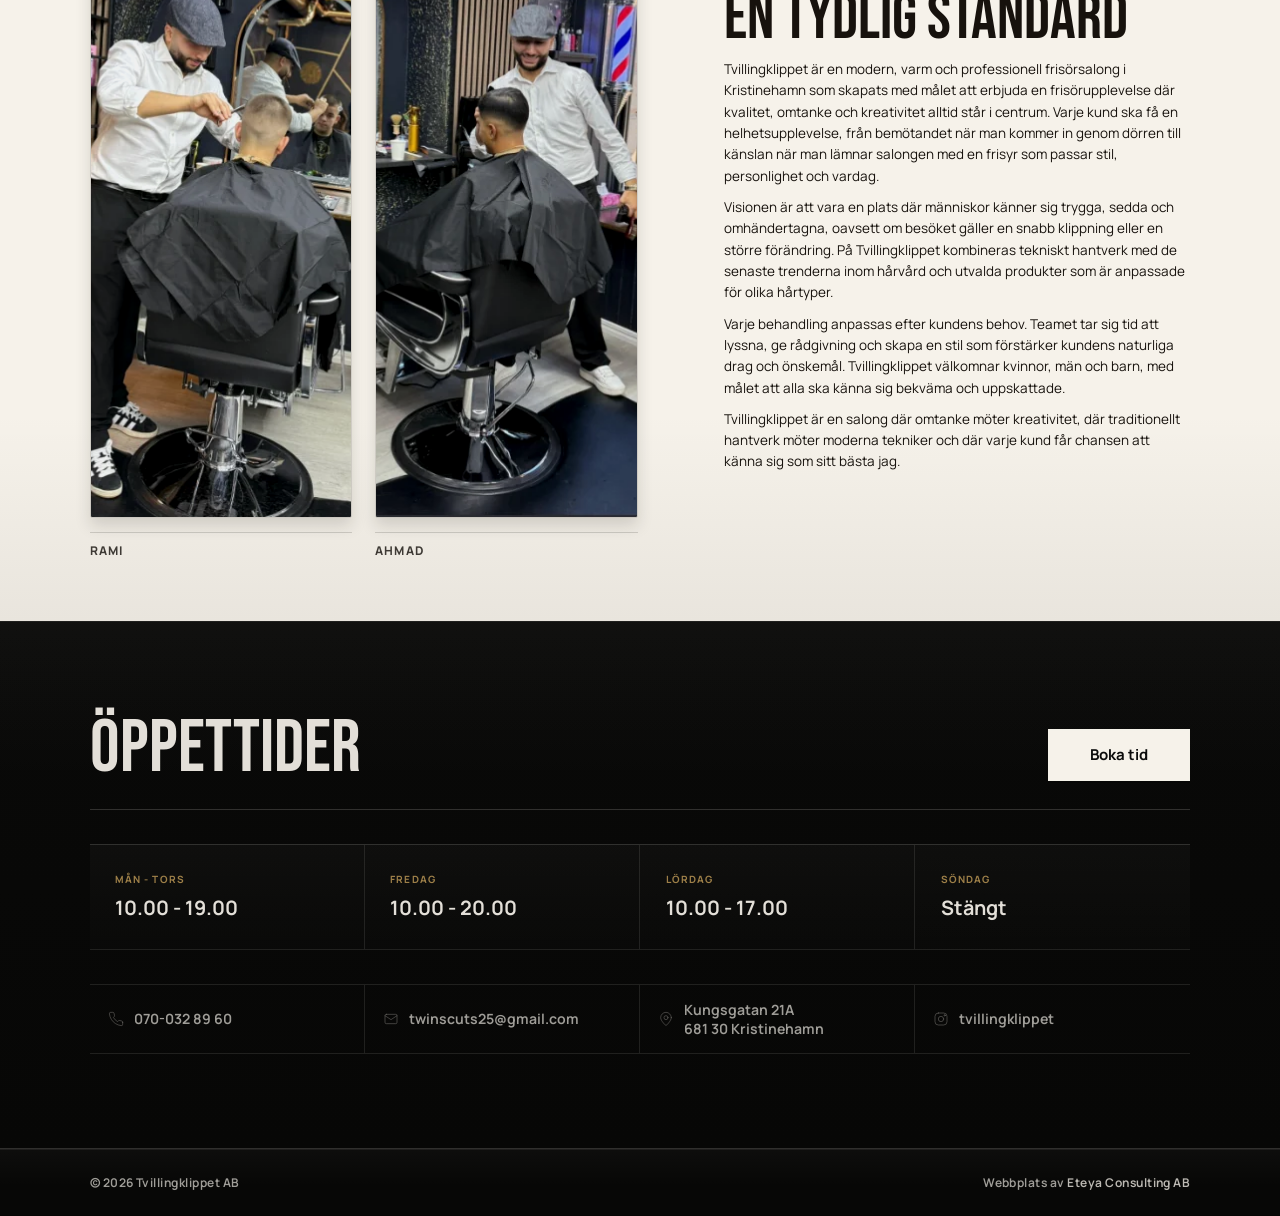
==== commit ab5eb7e0: "Fix Rami name in about section" ====
--- a/index.html
+++ b/index.html
@@ -359,10 +359,10 @@
       </section>
 
       <section class="section about" id="om-oss">
-        <div class="about-team" aria-label="Ramin och Ahmad på Tvillingklippet" tabindex="0">
+        <div class="about-team" aria-label="Rami och Ahmad på Tvillingklippet" tabindex="0">
           <figure class="about-person about-person-ramin">
-            <img src="assets/tvillingklippet-ramin.webp" alt="Ramin klipper en kund i Tvillingklippets salong" width="526" height="700" loading="lazy" />
-            <figcaption>Ramin</figcaption>
+            <img src="assets/tvillingklippet-ramin.webp" alt="Rami klipper en kund i Tvillingklippets salong" width="526" height="700" loading="lazy" />
+            <figcaption>Rami</figcaption>
           </figure>
           <figure class="about-person about-person-ahmad">
             <img src="assets/tvillingklippet-ahmad.webp" alt="Ahmad arbetar vid barberarstolen i Tvillingklippets salong" width="525" height="701" loading="lazy" />
@@ -466,7 +466,7 @@
     <footer class="site-footer">
       <div class="footer-inner">
         <p>© 2026 Tvillingklippet AB</p>
-        <p class="footer-credit">Webbplats av <a href="https://eteya.se">Eteya Consulting AB</a></p>
+        <p class="footer-credit">Webbplats av <a href="https://eteya.ai">Eteya Consulting AB</a></p>
       </div>
     </footer>
 
